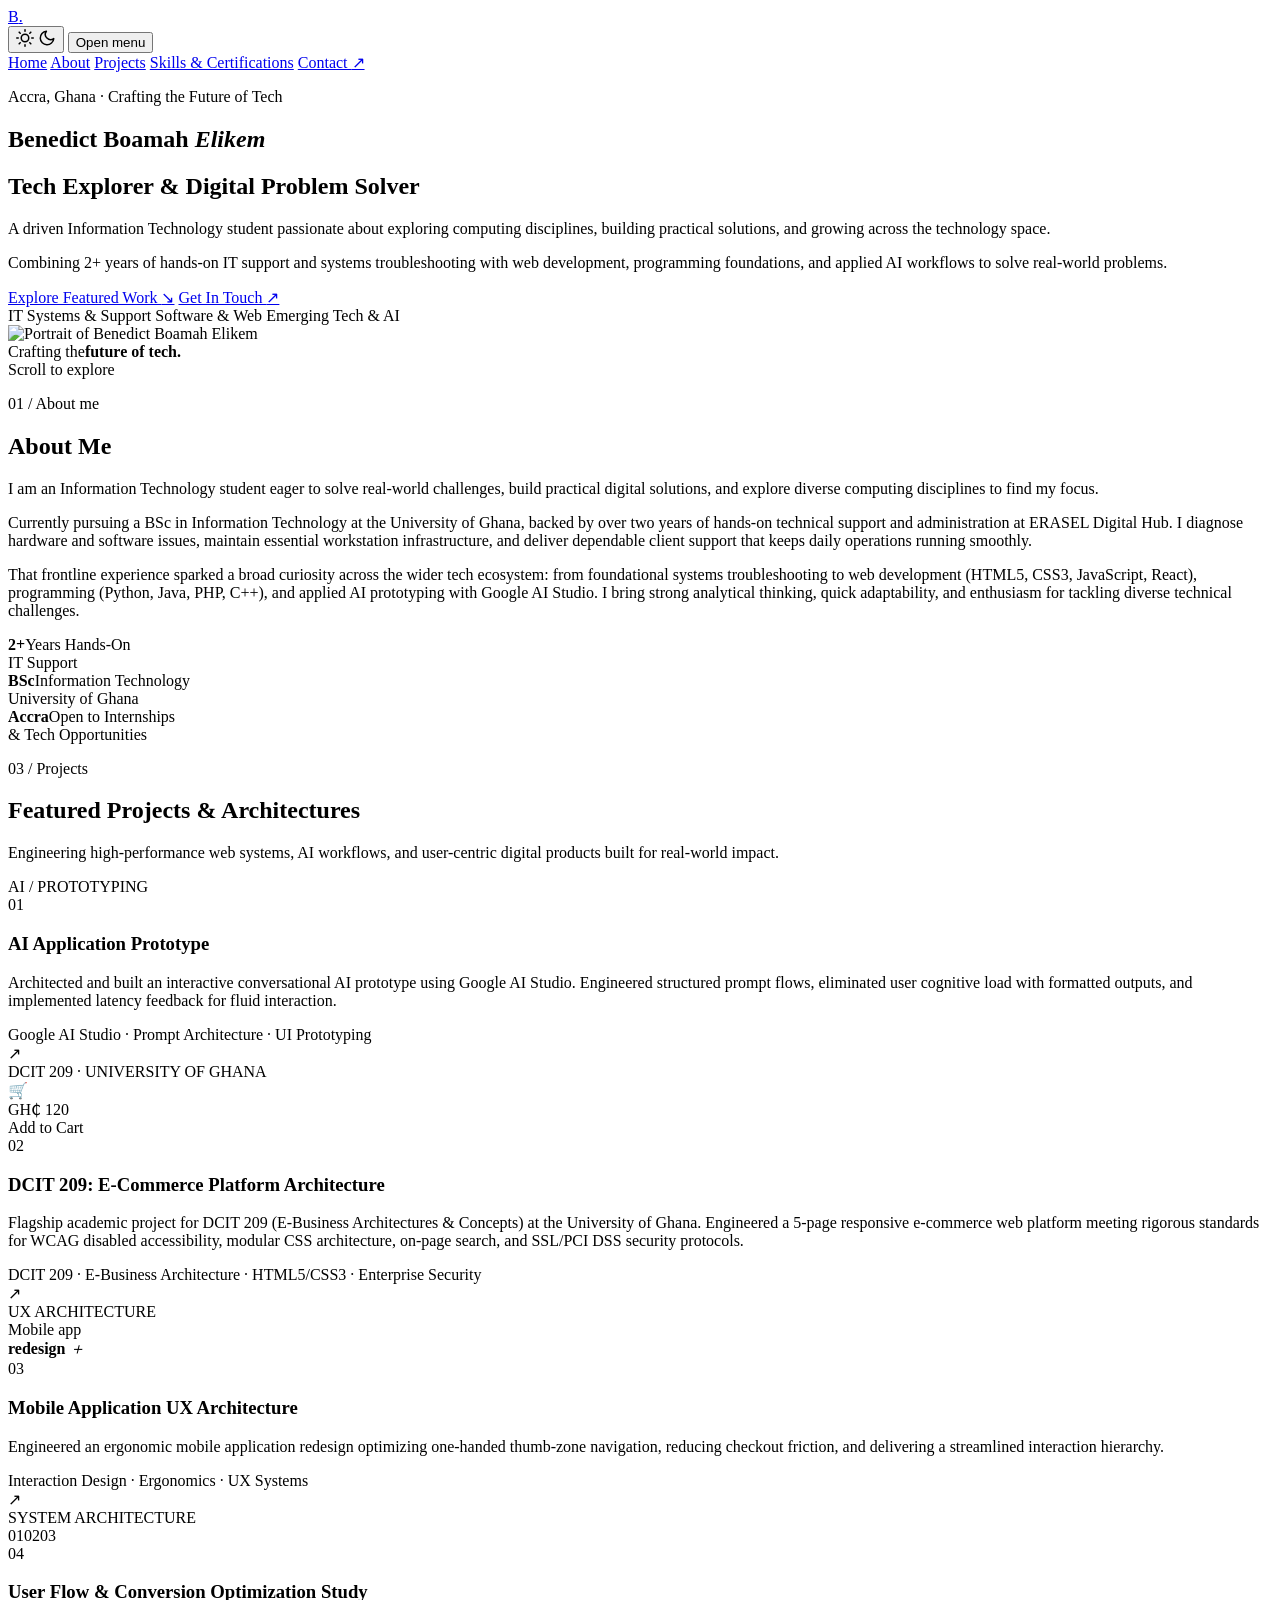
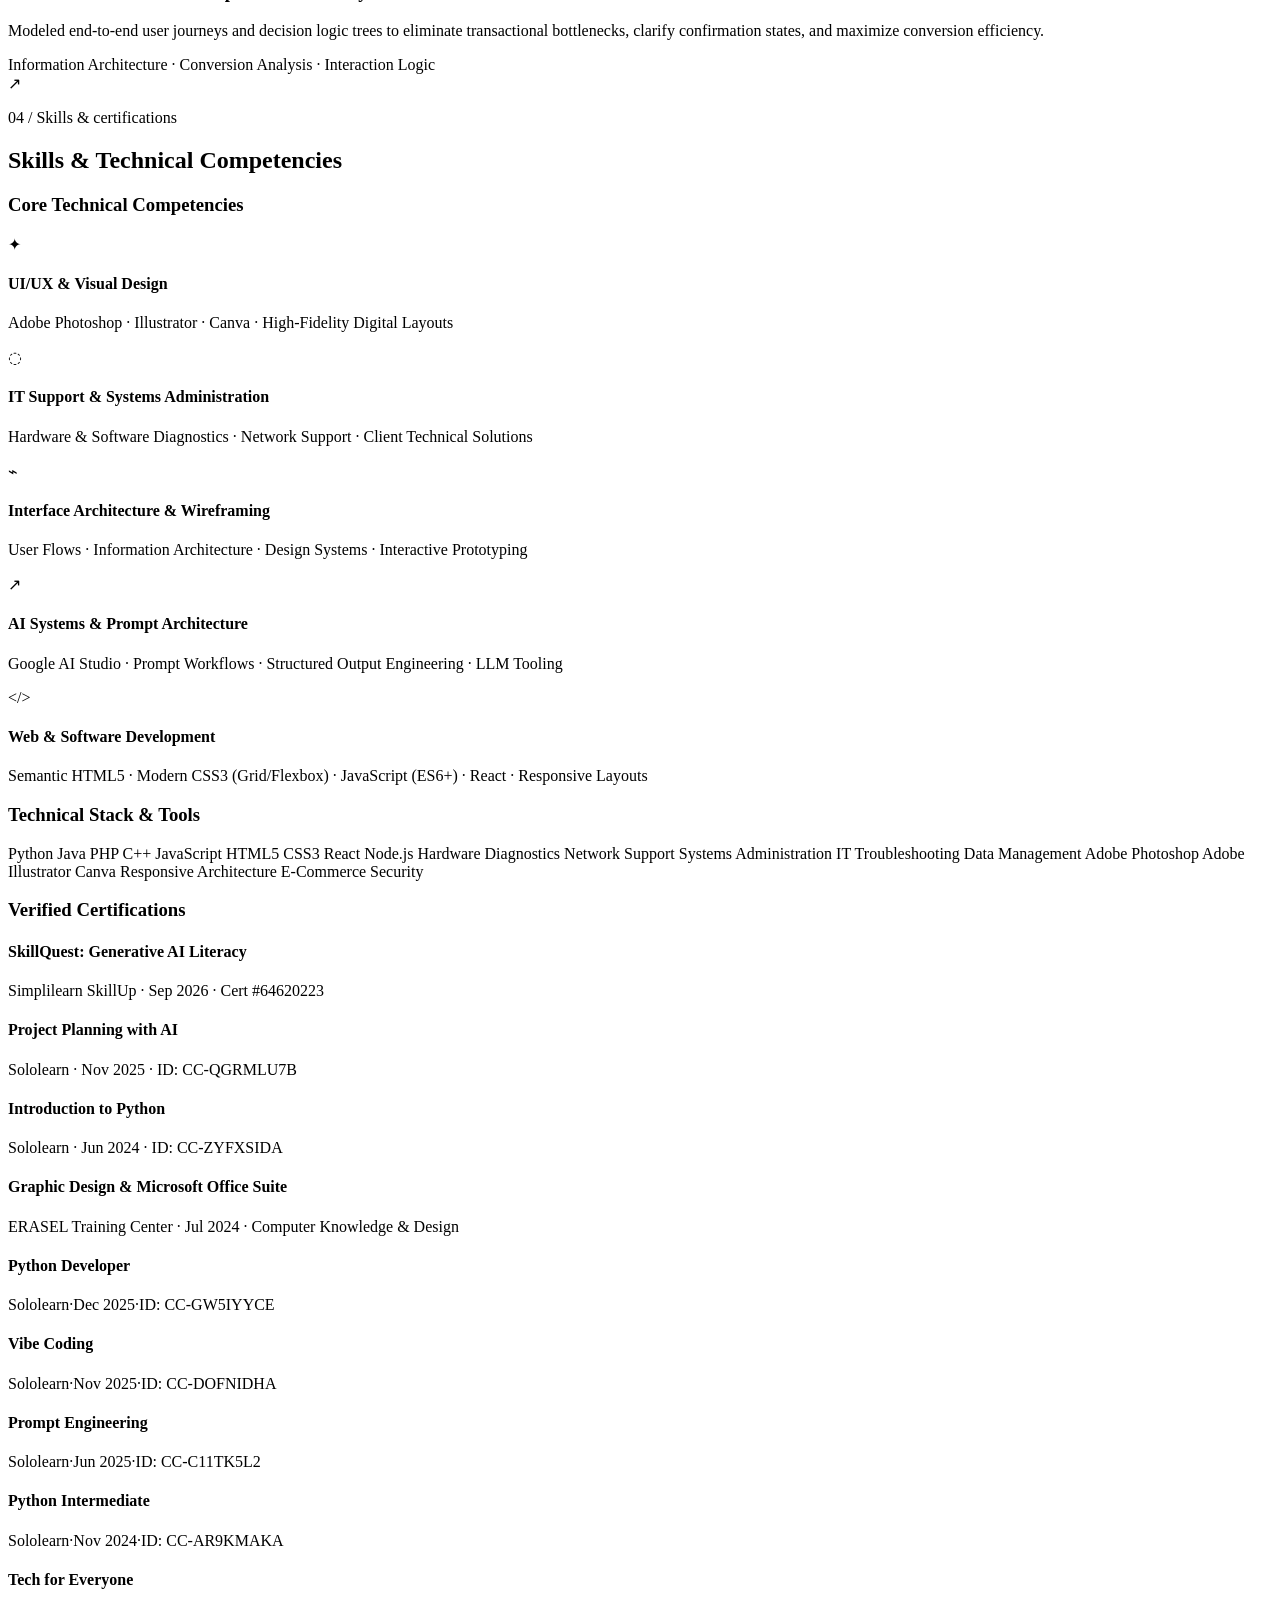
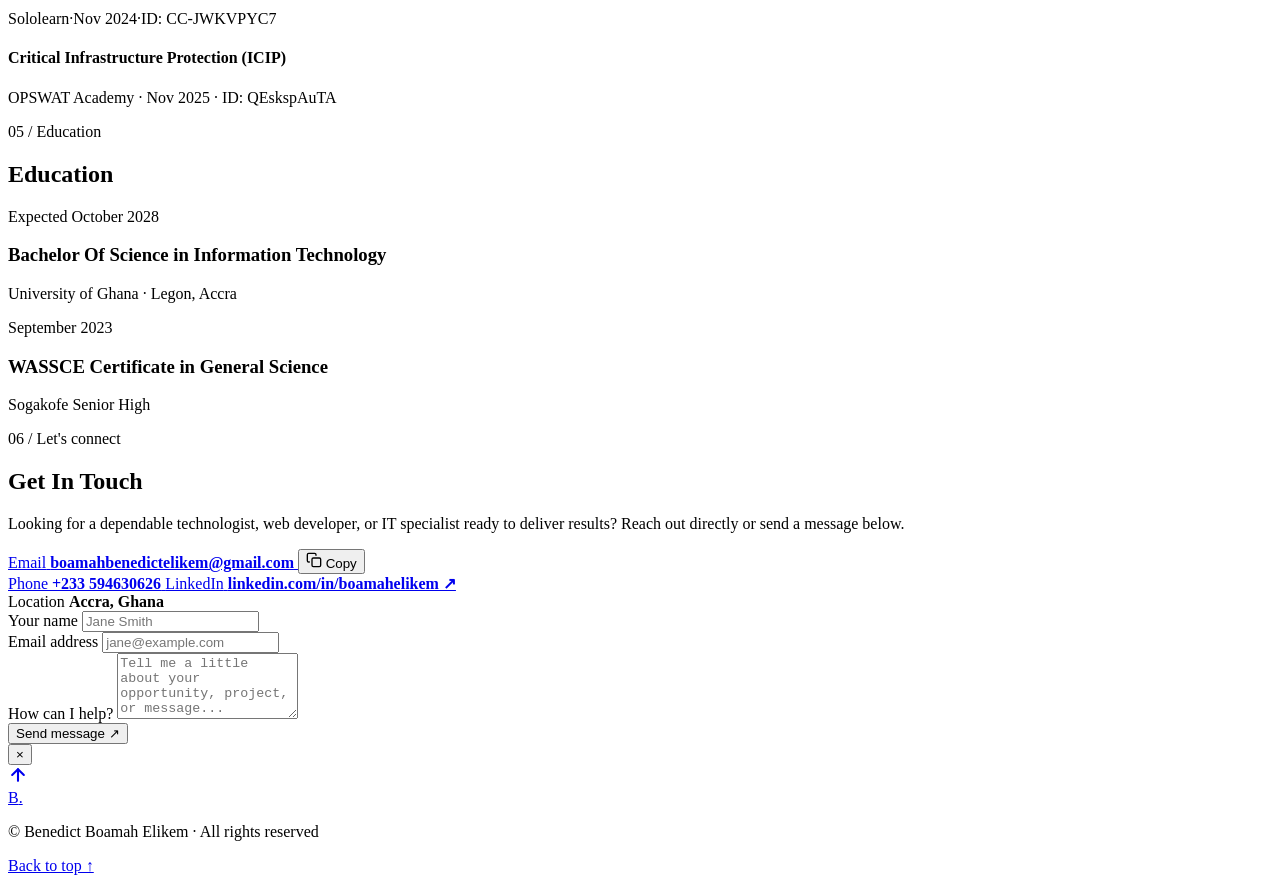
==== index.html @ 64d561bb "Remove cv.html and CV nav link from portfolio" ====
<!DOCTYPE html>
<html lang="en" data-theme="light">

<head>
    <meta charset="UTF-8" />
    <meta name="viewport" content="width=device-width, initial-scale=1.0" />
    <meta name="description" content="Portfolio of Benedict Boamah Elikem — Tech Explorer &amp; Digital Problem Solver in Accra, Ghana. Exploring systems, software development, IT support, and emerging technologies." />
    <title>Benedict Boamah Elikem | Crafting the Future of Tech</title>

    <!-- Favicon -->
    <link rel="icon" type="image/svg+xml" href="favicon.svg" />

    <!-- Open Graph & Social Previews -->
    <meta property="og:site_name" content="Benedict Boamah Elikem Portfolio" />
    <meta property="og:title" content="Benedict Boamah Elikem | Crafting the Future of Tech" />
    <meta property="og:description" content="Portfolio of Benedict Boamah Elikem — Tech Explorer &amp; Digital Problem Solver in Accra, Ghana. Exploring systems, software development, IT support, and emerging technologies." />
    <meta property="og:image" content="https://benedictboamah.tech/profile-picture.png" />
    <meta property="og:url" content="https://benedictboamah.tech" />
    <meta property="og:type" content="website" />
    <meta name="twitter:card" content="summary_large_image" />
    <meta name="twitter:title" content="Benedict Boamah Elikem | Crafting the Future of Tech" />
    <meta name="twitter:description" content="Portfolio of Benedict Boamah Elikem — Tech Explorer &amp; Digital Problem Solver in Accra, Ghana. Exploring systems, software development, IT support, and emerging technologies." />
    <meta name="twitter:image" content="https://benedictboamah.tech/profile-picture.png" />
    <meta name="theme-color" content="#18302e" />

    <!-- Google Fonts -->
    <link rel="preconnect" href="https://fonts.googleapis.com" />
    <link rel="preconnect" href="https://fonts.gstatic.com" crossorigin />
    <link href="https://fonts.googleapis.com/css2?family=DM+Sans:ital,wght@0,400;0,500;0,600;0,700;1,400&family=Space+Grotesk:wght@500;600;700&display=swap" rel="stylesheet" />
    <link rel="stylesheet" href="styles.css" />
</head>

<body>
    <header class="site-header">
        <div class="container nav-wrap">
            <a class="brand" href="#home" aria-label="Benedict Boamah Elikem home">B<span>.</span></a>

            <div class="nav-controls">
                <button id="theme-toggle" class="theme-toggle" type="button" aria-label="Toggle dark and light theme" title="Toggle dark/light mode">
                    <svg class="sun-icon" xmlns="http://www.w3.org/2000/svg" width="18" height="18" viewBox="0 0 24 24" fill="none" stroke="currentColor" stroke-width="2" stroke-linecap="round" stroke-linejoin="round" aria-hidden="true">
                        <circle cx="12" cy="12" r="5"></circle>
                        <line x1="12" y1="1" x2="12" y2="3"></line>
                        <line x1="12" y1="21" x2="12" y2="23"></line>
                        <line x1="4.22" y1="4.22" x2="5.64" y2="5.64"></line>
                        <line x1="18.36" y1="18.36" x2="19.78" y2="19.78"></line>
                        <line x1="1" y1="12" x2="3" y2="12"></line>
                        <line x1="21" y1="12" x2="23" y2="12"></line>
                        <line x1="4.22" y1="19.78" x2="5.64" y2="18.36"></line>
                        <line x1="18.36" y1="5.64" x2="19.78" y2="4.22"></line>
                    </svg>
                    <svg class="moon-icon" xmlns="http://www.w3.org/2000/svg" width="18" height="18" viewBox="0 0 24 24" fill="none" stroke="currentColor" stroke-width="2" stroke-linecap="round" stroke-linejoin="round" aria-hidden="true">
                        <path d="M21 12.79A9 9 0 1 1 11.21 3 7 7 0 0 0 21 12.79z"></path>
                    </svg>
                </button>

                <button class="menu-toggle" type="button" aria-expanded="false" aria-controls="site-nav">
                    <span class="menu-icon" aria-hidden="true"><span></span><span></span></span>
                    <span class="sr-only">Open menu</span>
                </button>
            </div>

            <nav id="site-nav" class="site-nav" aria-label="Main navigation">
                <a class="nav-link active" href="#home">Home</a>
                <a class="nav-link" href="#about">About</a>

                <a class="nav-link" href="#projects">Projects</a>
                <a class="nav-link" href="#skills">Skills &amp; Certifications</a>
                <a class="nav-contact" href="#contact">Contact <span aria-hidden="true">↗</span></a>
            </nav>
        </div>
    </header>

    <main>
        <section id="home" class="hero section-shell">
            <div class="container hero-grid">
                <div class="hero-copy">
                    <p class="eyebrow"><span class="status-dot" aria-hidden="true"></span>Accra, Ghana · Crafting the Future of Tech</p>
                    <h1>Benedict Boamah <em>Elikem</em></h1>
                    <h2>Tech Explorer &amp; Digital Problem Solver</h2>
                    <p class="hero-lead">A driven Information Technology student passionate about exploring computing disciplines, building practical solutions, and growing across the technology space.</p>
                    <p class="hero-value">Combining 2+ years of hands-on IT support and systems troubleshooting with web development, programming foundations, and applied AI workflows to solve real-world problems.</p>
                    <div class="hero-actions">
                        <a class="button button-primary" href="#projects">Explore Featured Work <span aria-hidden="true">↘</span></a>
                        <a class="text-link" href="#contact">Get In Touch <span aria-hidden="true">↗</span></a>
                    </div>
                    <div class="hero-meta">
                        <span>IT Systems &amp; Support</span>
                        <span class="meta-line" aria-hidden="true"></span>
                        <span>Software &amp; Web</span>
                        <span class="meta-line" aria-hidden="true"></span>
                        <span>Emerging Tech &amp; AI</span>
                    </div>
                </div>
                <div class="hero-portrait">
                    <div class="portrait-frame">
                        <img src="profile-picture.png" alt="Portrait of Benedict Boamah Elikem" width="420" height="512" />
                        <div class="portrait-note"><span>Crafting the</span><strong>future of tech.</strong></div>
                    </div>
                    <span class="portrait-orbit orbit-one" aria-hidden="true"></span>
                    <span class="portrait-orbit orbit-two" aria-hidden="true"></span>
                </div>
            </div>
            <div class="container scroll-cue" aria-hidden="true"><span></span>Scroll to explore</div>
        </section>

        <section id="about" class="section-shell about-section">
            <div class="container split-layout about-layout">
                <div class="section-intro">
                    <p class="eyebrow">01 / About me</p>
                    <h2>About Me</h2>
                </div>
                <div class="about-content">
                    <p class="large-copy">I am an Information Technology student eager to solve real-world challenges, build practical digital solutions, and explore diverse computing disciplines to find my focus.</p>
                    <p class="body-copy">Currently pursuing a BSc in Information Technology at the University of Ghana, backed by over two years of hands-on technical support and administration at ERASEL Digital Hub. I diagnose hardware and software issues, maintain essential workstation infrastructure, and deliver dependable client support that keeps daily operations running smoothly.</p>
                    <p class="body-copy">That frontline experience sparked a broad curiosity across the wider tech ecosystem: from foundational systems troubleshooting to web development (HTML5, CSS3, JavaScript, React), programming (Python, Java, PHP, C++), and applied AI prototyping with Google AI Studio. I bring strong analytical thinking, quick adaptability, and enthusiasm for tackling diverse technical challenges.</p>
                    <div class="highlight-row">
                        <div><strong>2+</strong><span>Years Hands-On<br />IT Support</span></div>
                        <div><strong>BSc</strong><span>Information Technology<br />University of Ghana</span></div>
                        <div><strong>Accra</strong><span>Open to Internships<br />&amp; Tech Opportunities</span></div>
                    </div>
                </div>
            </div>
        </section>


        <section id="projects" class="section-shell work-section">
            <div class="container section-heading">
                <div>
                    <p class="eyebrow">03 / Projects</p>
                    <h2>Featured Projects &amp; Architectures</h2>
                </div>
                <p class="section-aside">Engineering high-performance web systems, AI workflows, and user-centric digital products built for real-world impact.</p>
            </div>
            <div class="container project-grid">
                <!-- Project 01: AI Application -->
                <div class="project-card" data-modal="modal-ai" role="button" tabindex="0" aria-haspopup="dialog" aria-label="View AI Application case study">
                    <div class="project-art art-one">
                        <span class="art-label">AI / PROTOTYPING</span>
                        <div class="art-window">
                            <div class="window-top"><i></i><i></i><i></i></div>
                            <div class="window-body">
                                <span class="art-line"></span>
                                <span class="art-line short"></span>
                                <span class="art-pill"></span>
                                <span class="art-block"></span>
                            </div>
                        </div>
                    </div>
                    <div class="project-info">
                        <span class="project-number">01</span>
                        <div>
                            <h3>AI Application Prototype</h3>
                            <p>Architected and built an interactive conversational AI prototype using Google AI Studio. Engineered structured prompt flows, eliminated user cognitive load with formatted outputs, and implemented latency feedback for fluid interaction.</p>
                            <span class="project-role">Google AI Studio · Prompt Architecture · UI Prototyping</span>
                        </div>
                        <span class="card-arrow" aria-hidden="true">↗</span>
                    </div>
                </div>

                <!-- Project 02: University E-Commerce Project (DCIT 209) -->
                <div class="project-card" data-modal="modal-ecommerce" role="button" tabindex="0" aria-haspopup="dialog" aria-label="View DCIT 209 E-Commerce Architecture project details">
                    <div class="project-art art-ecommerce">
                        <span class="art-label">DCIT 209 · UNIVERSITY OF GHANA</span>
                        <div class="store-mockup">
                            <div class="store-topbar">
                                <span class="store-dot"></span>
                                <span class="store-search-bar"></span>
                                <span class="store-cart-icon">🛒</span>
                            </div>
                            <div class="store-items">
                                <div class="store-card">
                                    <div class="store-card-img"></div>
                                    <div class="store-card-lines"><span class="line-sm"></span><span class="line-xs"></span></div>
                                    <span class="store-badge">GH₵ 120</span>
                                </div>
                                <div class="store-card active-item">
                                    <div class="store-card-img alt"></div>
                                    <div class="store-card-lines"><span class="line-sm"></span><span class="line-xs"></span></div>
                                    <span class="store-btn">Add to Cart</span>
                                </div>
                            </div>
                        </div>
                    </div>
                    <div class="project-info">
                        <span class="project-number">02</span>
                        <div>
                            <h3>DCIT 209: E-Commerce Platform Architecture</h3>
                            <p>Flagship academic project for DCIT 209 (E-Business Architectures &amp; Concepts) at the University of Ghana. Engineered a 5-page responsive e-commerce web platform meeting rigorous standards for WCAG disabled accessibility, modular CSS architecture, on-page search, and SSL/PCI DSS security protocols.</p>
                            <span class="project-role">DCIT 209 · E-Business Architecture · HTML5/CSS3 · Enterprise Security</span>
                        </div>
                        <span class="card-arrow" aria-hidden="true">↗</span>
                    </div>
                </div>

                <!-- Project 03: Mobile App UX Redesign -->
                <div class="project-card" data-modal="modal-redesign" role="button" tabindex="0" aria-haspopup="dialog" aria-label="View Mobile App Redesign details">
                    <div class="project-art art-two">
                        <span class="art-label">UX ARCHITECTURE</span>
                        <div class="support-shape">
                            <span>Mobile app<br /><strong>redesign</strong></span>
                            <i>＋</i>
                        </div>
                    </div>
                    <div class="project-info">
                        <span class="project-number">03</span>
                        <div>
                            <h3>Mobile Application UX Architecture</h3>
                            <p>Engineered an ergonomic mobile application redesign optimizing one-handed thumb-zone navigation, reducing checkout friction, and delivering a streamlined interaction hierarchy.</p>
                            <span class="project-role">Interaction Design · Ergonomics · UX Systems</span>
                        </div>
                        <span class="card-arrow" aria-hidden="true">↗</span>
                    </div>
                </div>

                <!-- Project 04: User Flow & Interaction Study -->
                <div class="project-card" data-modal="modal-flow" role="button" tabindex="0" aria-haspopup="dialog" aria-label="View User Flow Study details">
                    <div class="project-art art-three">
                        <span class="art-label">SYSTEM ARCHITECTURE</span>
                        <div class="flow-shape">
                            <span>01</span><b></b><span>02</span><b></b><span>03</span>
                        </div>
                    </div>
                    <div class="project-info">
                        <span class="project-number">04</span>
                        <div>
                            <h3>User Flow &amp; Conversion Optimization Study</h3>
                            <p>Modeled end-to-end user journeys and decision logic trees to eliminate transactional bottlenecks, clarify confirmation states, and maximize conversion efficiency.</p>
                            <span class="project-role">Information Architecture · Conversion Analysis · Interaction Logic</span>
                        </div>
                        <span class="card-arrow" aria-hidden="true">↗</span>
                    </div>
                </div>
            </div>
        </section>

        <section id="skills" class="section-shell skills-section">
            <div class="container section-heading">
                <div>
                    <p class="eyebrow">04 / Skills &amp; certifications</p>
                    <h2>Skills &amp; Technical Competencies</h2>
                </div>
            </div>
            <div class="container skills-columns">
                <div class="skills-panel">
                    <h3>Core Technical Competencies</h3>
                    <div class="skill-grid">
                        <div class="skill-item">
                            <span class="skill-icon">✦</span>
                            <div>
                                <h4>UI/UX &amp; Visual Design</h4>
                                <p>Adobe Photoshop · Illustrator · Canva · High-Fidelity Digital Layouts</p>
                            </div>
                        </div>
                        <div class="skill-item">
                            <span class="skill-icon">◌</span>
                            <div>
                                <h4>IT Support &amp; Systems Administration</h4>
                                <p>Hardware &amp; Software Diagnostics · Network Support · Client Technical Solutions</p>
                            </div>
                        </div>
                        <div class="skill-item">
                            <span class="skill-icon">⌁</span>
                            <div>
                                <h4>Interface Architecture &amp; Wireframing</h4>
                                <p>User Flows · Information Architecture · Design Systems · Interactive Prototyping</p>
                            </div>
                        </div>
                        <div class="skill-item">
                            <span class="skill-icon">↗</span>
                            <div>
                                <h4>AI Systems &amp; Prompt Architecture</h4>
                                <p>Google AI Studio · Prompt Workflows · Structured Output Engineering · LLM Tooling</p>
                            </div>
                        </div>
                        <div class="skill-item">
                            <span class="skill-icon">&lt;/&gt;</span>
                            <div>
                                <h4>Web &amp; Software Development</h4>
                                <p>Semantic HTML5 · Modern CSS3 (Grid/Flexbox) · JavaScript (ES6+) · React · Responsive Layouts</p>
                            </div>
                        </div>
                    </div>
                </div>

                <div class="skills-panel">
                    <h3>Technical Stack &amp; Tools</h3>
                    <div class="skill-tags">
                        <span>Python</span>
                        <span>Java</span>
                        <span>PHP</span>
                        <span>C++</span>
                        <span>JavaScript</span>
                        <span>HTML5</span>
                        <span>CSS3</span>
                        <span>React</span>
                        <span>Node.js</span>
                        <span>Hardware Diagnostics</span>
                        <span>Network Support</span>
                        <span>Systems Administration</span>
                        <span>IT Troubleshooting</span>
                        <span>Data Management</span>
                        <span>Adobe Photoshop</span>
                        <span>Adobe Illustrator</span>
                        <span>Canva</span>
                        <span>Responsive Architecture</span>
                        <span>E-Commerce Security</span>
                    </div>

                    <h3 class="cert-heading">Verified Certifications</h3>
                    <div class="cert-list">
                        <div class="cert-card">
                            <div class="cert-info">
                                <h4>SkillQuest: Generative AI Literacy</h4>
                                <div class="cert-meta">
                                    <span>Simplilearn SkillUp</span>
                                    <span class="meta-dot">·</span>
                                    <span>Sep 2026</span>
                                    <span class="meta-dot">·</span>
                                    <span class="cert-badge">Cert #64620223</span>
                                </div>
                            </div>
                        </div>

                        <div class="cert-card">
                            <div class="cert-info">
                                <h4>Project Planning with AI</h4>
                                <div class="cert-meta">
                                    <span>Sololearn</span>
                                    <span class="meta-dot">·</span>
                                    <span>Nov 2025</span>
                                    <span class="meta-dot">·</span>
                                    <span class="cert-badge">ID: CC-QGRMLU7B</span>
                                </div>
                            </div>
                        </div>

                        <div class="cert-card">
                            <div class="cert-info">
                                <h4>Introduction to Python</h4>
                                <div class="cert-meta">
                                    <span>Sololearn</span>
                                    <span class="meta-dot">·</span>
                                    <span>Jun 2024</span>
                                    <span class="meta-dot">·</span>
                                    <span class="cert-badge">ID: CC-ZYFXSIDA</span>
                                </div>
                            </div>
                        </div>

                        <div class="cert-card">
                            <div class="cert-info">
                                <h4>Graphic Design &amp; Microsoft Office Suite</h4>
                                <div class="cert-meta">
                                    <span>ERASEL Training Center</span>
                                    <span class="meta-dot">·</span>
                                    <span>Jul 2024</span>
                                    <span class="meta-dot">·</span>
                                    <span class="cert-badge">Computer Knowledge &amp; Design</span>
                                </div>
                            </div>
                        </div>

                        <div class="cert-card">
                            <div class="cert-info">
                                <h4>Python Developer</h4>
                                <div class="cert-meta">
                                    <span>Sololearn</span><span class="meta-dot">&middot;</span><span>Dec 2025</span><span class="meta-dot">&middot;</span><span class="cert-badge">ID: CC-GW5IYYCE</span>
                                </div>
                            </div>
                        </div>

                        <div class="cert-card">
                            <div class="cert-info">
                                <h4>Vibe Coding</h4>
                                <div class="cert-meta">
                                    <span>Sololearn</span><span class="meta-dot">&middot;</span><span>Nov 2025</span><span class="meta-dot">&middot;</span><span class="cert-badge">ID: CC-DOFNIDHA</span>
                                </div>
                            </div>
                        </div>

                        <div class="cert-card">
                            <div class="cert-info">
                                <h4>Prompt Engineering</h4>
                                <div class="cert-meta">
                                    <span>Sololearn</span><span class="meta-dot">&middot;</span><span>Jun 2025</span><span class="meta-dot">&middot;</span><span class="cert-badge">ID: CC-C11TK5L2</span>
                                </div>
                            </div>
                        </div>

                        <div class="cert-card">
                            <div class="cert-info">
                                <h4>Python Intermediate</h4>
                                <div class="cert-meta">
                                    <span>Sololearn</span><span class="meta-dot">&middot;</span><span>Nov 2024</span><span class="meta-dot">&middot;</span><span class="cert-badge">ID: CC-AR9KMAKA</span>
                                </div>
                            </div>
                        </div>

                        <div class="cert-card">
                            <div class="cert-info">
                                <h4>Tech for Everyone</h4>
                                <div class="cert-meta">
                                    <span>Sololearn</span><span class="meta-dot">&middot;</span><span>Nov 2024</span><span class="meta-dot">&middot;</span><span class="cert-badge">ID: CC-JWKVPYC7</span>
                                </div>
                            </div>
                        </div>

                        <div class="cert-card">
                            <div class="cert-info">
                                <h4>Critical Infrastructure Protection (ICIP)</h4>
                                <div class="cert-meta">
                                    <span>OPSWAT Academy</span>
                                    <span class="meta-dot">·</span>
                                    <span>Nov 2025</span>
                                    <span class="meta-dot">·</span>
                                    <span class="cert-badge">ID: QEskspAuTA</span>
                                </div>
                            </div>
                        </div>
                    </div>
                </div>
            </div>
        </section>

        <section id="education" class="section-shell education-section">
            <div class="container split-layout">
                <div class="section-intro">
                    <p class="eyebrow">05 / Education</p>
                    <h2>Education</h2>
                </div>
                <div class="education-list">
                    <div>
                        <span>Expected October 2028</span>
                        <h3>Bachelor Of Science in Information Technology</h3>
                        <p>University of Ghana · Legon, Accra</p>
                    </div>
                    <div>
                        <span>September 2023</span>
                        <h3>WASSCE Certificate in General Science</h3>
                        <p>Sogakofe Senior High</p>
                    </div>
                </div>
            </div>
        </section>

        <section id="contact" class="section-shell contact-section">
            <div class="container contact-grid">
                <div class="contact-copy">
                    <p class="eyebrow">06 / Let's connect</p>
                    <h2>Get In Touch</h2>
                    <p>Looking for a dependable technologist, web developer, or IT specialist ready to deliver results? Reach out directly or send a message below.</p>

                    <div class="direct-details">
                        <div class="email-detail-wrap">
                            <a href="mailto:boamahbenedictelikem@gmail.com" class="direct-item">
                                <span>Email</span>
                                <strong>boamahbenedictelikem@gmail.com</strong>
                            </a>
                            <button id="copy-email-btn" class="copy-email-btn" type="button" aria-label="Copy email address" title="Copy email address">
                                <svg class="copy-icon" xmlns="http://www.w3.org/2000/svg" width="16" height="16" viewBox="0 0 24 24" fill="none" stroke="currentColor" stroke-width="2" stroke-linecap="round" stroke-linejoin="round" aria-hidden="true">
                                    <rect x="9" y="9" width="13" height="13" rx="2" ry="2"></rect>
                                    <path d="M5 15H4a2 2 0 0 1-2-2V4a2 2 0 0 1 2-2h9a2 2 0 0 1 2 2v1"></path>
                                </svg>
                                <span class="copy-label">Copy</span>
                            </button>
                        </div>
                        <a href="tel:+233594630626" class="direct-item">
                            <span>Phone</span>
                            <strong>+233 594630626</strong>
                        </a>
                        <a href="https://www.linkedin.com/in/boamahelikem/" target="_blank" rel="noopener noreferrer" class="direct-item">
                            <span>LinkedIn</span>
                            <strong>linkedin.com/in/boamahelikem ↗</strong>
                        </a>
                        <div class="direct-item">
                            <span>Location</span>
                            <strong>Accra, Ghana</strong>
                        </div>
                    </div>
                </div>

                <form id="contact-form" class="contact-form" action="https://formspree.io/f/xzebljpp" method="POST" novalidate>
                    <input type="hidden" name="_subject" value="New portfolio contact message from benedictboamah.tech" />
                    <div class="form-row">
                        <label for="name">Your name</label>
                        <input id="name" name="name" type="text" autocomplete="name" placeholder="Jane Smith" required />
                        <span class="field-error" id="name-error"></span>
                    </div>
                    <div class="form-row">
                        <label for="email">Email address</label>
                        <input id="email" name="email" type="email" autocomplete="email" placeholder="jane@example.com" required />
                        <span class="field-error" id="email-error"></span>
                    </div>
                    <div class="form-row">
                        <label for="message">How can I help?</label>
                        <textarea id="message" name="message" rows="4" placeholder="Tell me a little about your opportunity, project, or message..." required></textarea>
                        <span class="field-error" id="message-error"></span>
                    </div>
                    <button class="button button-primary submit-button" type="submit">
                        <span class="button-label">Send message</span>
                        <span class="loading-spinner" aria-hidden="true"></span>
                        <span aria-hidden="true">↗</span>
                    </button>
                    <div id="form-status" class="form-status" role="status" aria-live="polite"></div>
                </form>
            </div>
        </section>
    </main>

    <!-- Modals for Case Studies & Projects -->
    <div id="modal-overlay" class="modal-overlay" aria-hidden="true">
        <div class="modal-container" role="dialog" aria-modal="true" aria-labelledby="modal-title">
            <button class="modal-close" type="button" aria-label="Close project modal">&times;</button>
            <div id="modal-body" class="modal-body">
                <!-- Dynamically populated via JS or template -->
            </div>
        </div>
    </div>

    <!-- Template Data for Modals -->
    <template id="tmpl-modal-ai">
        <div class="modal-header">
            <span class="modal-tag">Case Study · AI &amp; Prototyping</span>
            <h2 class="modal-title">AI Application Prototype</h2>
            <p class="modal-subtitle">Architecting conversational AI user flows and structured outputs using Google AI Studio.</p>
        </div>
        <div class="modal-meta-grid">
            <div><strong>Role</strong><span>Lead Developer &amp; Prompt Architect</span></div>
            <div><strong>Context</strong><span>Generative AI Systems Architecture</span></div>
            <div><strong>Tools</strong><span>Google AI Studio · Prompt Flow · HTML5/CSS3</span></div>
        </div>
        <div class="modal-section">
            <h3>The Challenge</h3>
            <p>Generative AI tools frequently return unstructured walls of text that overwhelm users and disrupt task completion. The objective of this prototype was to engineer conversational flows that prompt users effectively, provide transparent latency feedback, and format complex model outputs into digestible, interactive card components.</p>
        </div>
        <div class="modal-section">
            <h3>Design &amp; Implementation Approach</h3>
            <ul>
                <li><strong>Interactive Query Framing:</strong> Built guided prompt starters and contextual suggestions so users avoid the blank-canvas dilemma.</li>
                <li><strong>Response Scannability:</strong> Engineered structured visual card components for core takeaways, verified sources, and actionable next steps.</li>
                <li><strong>Latency Feedback:</strong> Implemented progressive loading indicators to keep users confident and informed during model inference.</li>
            </ul>
        </div>
        <div class="modal-section">
            <h3>Key Takeaway</h3>
            <p>Designing for AI requires more than model performance — it demands a predictable, transparent, and structured interaction model where the user always maintains complete agency.</p>
        </div>
        <div class="modal-cta">
            <a href="#contact" class="button button-primary modal-action-btn">Discuss this Project ↘</a>
        </div>
    </template>

    <template id="tmpl-modal-ecommerce">
        <div class="modal-header">
            <span class="modal-tag">DCIT 209 · University of Ghana Coursework</span>
            <h2 class="modal-title">DCIT 209: E-Commerce Architecture &amp; Platform</h2>
            <p class="modal-subtitle">A multi-page responsive web store and architectural study modeled for DCIT 209 (E-Business Architectures &amp; Concepts).</p>
        </div>
        <div class="modal-meta-grid">
            <div><strong>Role</strong><span>Front-End Engineer &amp; Web Architect</span></div>
            <div><strong>Course</strong><span>DCIT 209: E-Business Architectures</span></div>
            <div><strong>Tools</strong><span>HTML5 · External CSS3 · WCAG Accessibility · E-Business Analysis</span></div>
        </div>
        <div class="modal-section">
            <h3>Project Overview &amp; Task Brief</h3>
            <p>Designed and engineered as part of DCIT 209: E-Business Architectures and Concepts at the University of Ghana. The project required modeling a fully functional, multi-page prototype e-commerce website coupled with an extensive academic e-business analysis of an established enterprise organization.</p>
        </div>
        <div class="modal-section">
            <h3>Technical Implementation (Task 1 Architecture)</h3>
            <ul>
                <li><strong>5-Page Interlinked Architecture:</strong> Built a complete multi-page web application (Home, Catalog, Product Details, Cart/Checkout, About/Contact) interlinked with clean navigational structure.</li>
                <li><strong>Strict External CSS Standards:</strong> Adhered to zero inline styling and zero &lt;style&gt; elements, authoring a unified external CSS design system utilizing CSS Grid, Flexbox, box shadows, and hover micro-interactions.</li>
                <li><strong>Responsive Cross-Browser Layout:</strong> Tested across multiple browsers (Google Chrome, Microsoft Edge) and viewports, ensuring flawless horizontal viewing on 1024x768 desktop monitors and responsive media queries that transition the navigation from horizontal to a vertical mobile menu.</li>
                <li><strong>Accessibility for Disabled Users:</strong> Implemented dedicated accessibility features including screen-reader aria markup, semantic HTML landmarks, high-contrast states, and keyboard-first navigation.</li>
                <li><strong>Multimedia &amp; On-Page Search:</strong> Integrated background autoplay video streams, relevant social media buttons with embedded newsfeeds, and on-page search functionality for rapid content discovery.</li>
            </ul>
        </div>
        <div class="modal-section">
            <h3>E-Business Research &amp; Analysis (Tasks 2 to 5)</h3>
            <ul>
                <li><strong>SWOT &amp; PESTLE Analysis:</strong> Evaluated mentor e-commerce organization opportunities, regulatory challenges, and strategic market positioning.</li>
                <li><strong>Supply Chain &amp; Fulfilment:</strong> Examined customer growth bottlenecks and fulfillment strategies that sustain high service levels.</li>
                <li><strong>Social Community Channels:</strong> Researched social platforms driving community engagement and brand trust.</li>
                <li><strong>Security Compliance:</strong> Documented SSL (Secure Sockets Layer) encryption and PCI DSS (Payment Card Industry Data Security Standard) requirements for consumer payment confidence.</li>
            </ul>
        </div>
        <div class="modal-cta">
            <a href="#contact" class="button button-primary modal-action-btn">Discuss this Project ↘</a>
        </div>
    </template>

    <template id="tmpl-modal-redesign">
        <div class="modal-header">
            <span class="modal-tag">UX Architecture &amp; Ergonomics</span>
            <h2 class="modal-title">Mobile Application UX Architecture</h2>
            <p class="modal-subtitle">Investigating one-handed thumb-zone ergonomics and navigation hierarchy for everyday utility apps.</p>
        </div>
        <div class="modal-meta-grid">
            <div><strong>Role</strong><span>Product &amp; Interaction Designer</span></div>
            <div><strong>Focus</strong><span>Mobile Ergonomics &amp; User Flow</span></div>
            <div><strong>Tools</strong><span>Figma · Wireframing · Usability Testing</span></div>
        </div>
        <div class="modal-section">
            <h3>The Challenge</h3>
            <p>Many widely used mobile utility apps place primary action buttons in hard-to-reach top corners, creating friction for users operating devices with one hand on the move.</p>
        </div>
        <div class="modal-section">
            <h3>Design Principles</h3>
            <ul>
                <li><strong>Bottom-Sheet Navigation:</strong> Relocating core filters and CTAs into natural thumb zones.</li>
                <li><strong>Visual Hierarchy:</strong> Using progressive disclosure to avoid overwhelming users with unnecessary metadata on small screens.</li>
            </ul>
        </div>
        <div class="modal-cta">
            <a href="#contact" class="button button-primary modal-action-btn">Connect with me ↘</a>
        </div>
    </template>

    <template id="tmpl-modal-flow">
        <div class="modal-header">
            <span class="modal-tag">Information Architecture</span>
            <h2 class="modal-title">User Flow &amp; Conversion Optimization Study</h2>
            <p class="modal-subtitle">Mapping decision nodes to minimize user cognitive friction and checkout drop-off.</p>
        </div>
        <div class="modal-meta-grid">
            <div><strong>Role</strong><span>Systems &amp; UX Analyst</span></div>
            <div><strong>Focus</strong><span>Friction Auditing &amp; Flow Optimization</span></div>
            <div><strong>Tools</strong><span>Flowcharts · User Journey Maps</span></div>
        </div>
        <div class="modal-section">
            <h3>Key Insights</h3>
            <p>Auditing common drop-off points revealed that premature registration gates and ambiguous button labels were the primary drivers of user frustration. By establishing clear confirmation steps and progressive onboarding, completion confidence increased significantly.</p>
        </div>
        <div class="modal-cta">
            <a href="#contact" class="button button-primary modal-action-btn">Let's Discuss ↘</a>
        </div>
    </template>

    <!-- Floating Back to Top Button -->
    <a id="back-to-top" href="#home" class="floating-back-top" aria-label="Scroll back to top" title="Back to top">
        <svg xmlns="http://www.w3.org/2000/svg" width="20" height="20" viewBox="0 0 24 24" fill="none" stroke="currentColor" stroke-width="2.5" stroke-linecap="round" stroke-linejoin="round" aria-hidden="true">
            <line x1="12" y1="19" x2="12" y2="5"></line>
            <polyline points="5 12 12 5 19 12"></polyline>
        </svg>
    </a>

    <!-- Toast Notification -->
    <div id="toast" class="toast" role="status" aria-live="polite" aria-hidden="true"></div>

    <footer class="site-footer">
        <div class="container footer-inner">
            <a class="brand" href="#home" aria-label="Back to home">B<span>.</span></a>
            <p>© <span id="year"></span> Benedict Boamah Elikem · All rights reserved</p>
            <a href="#home" class="back-top">Back to top ↑</a>
        </div>
    </footer>

    <script src="script.js"></script>
</body>

</html>
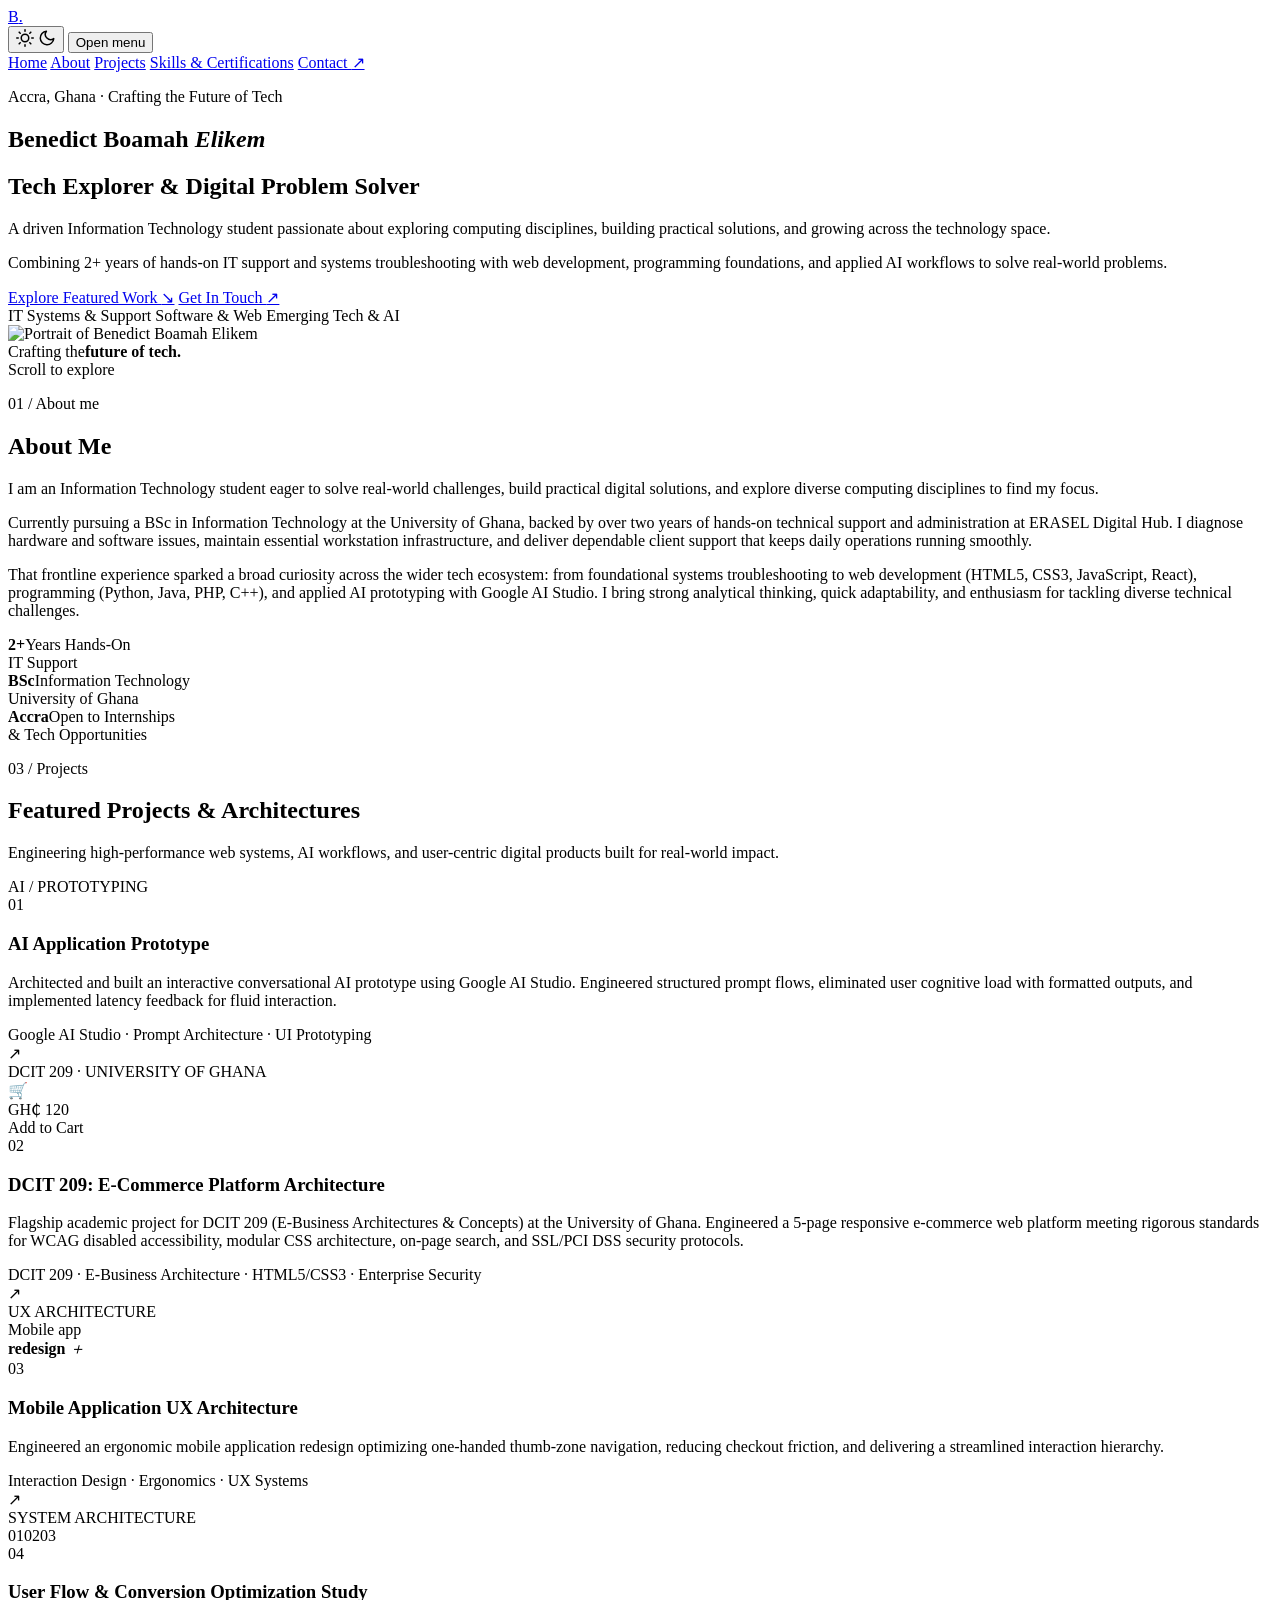
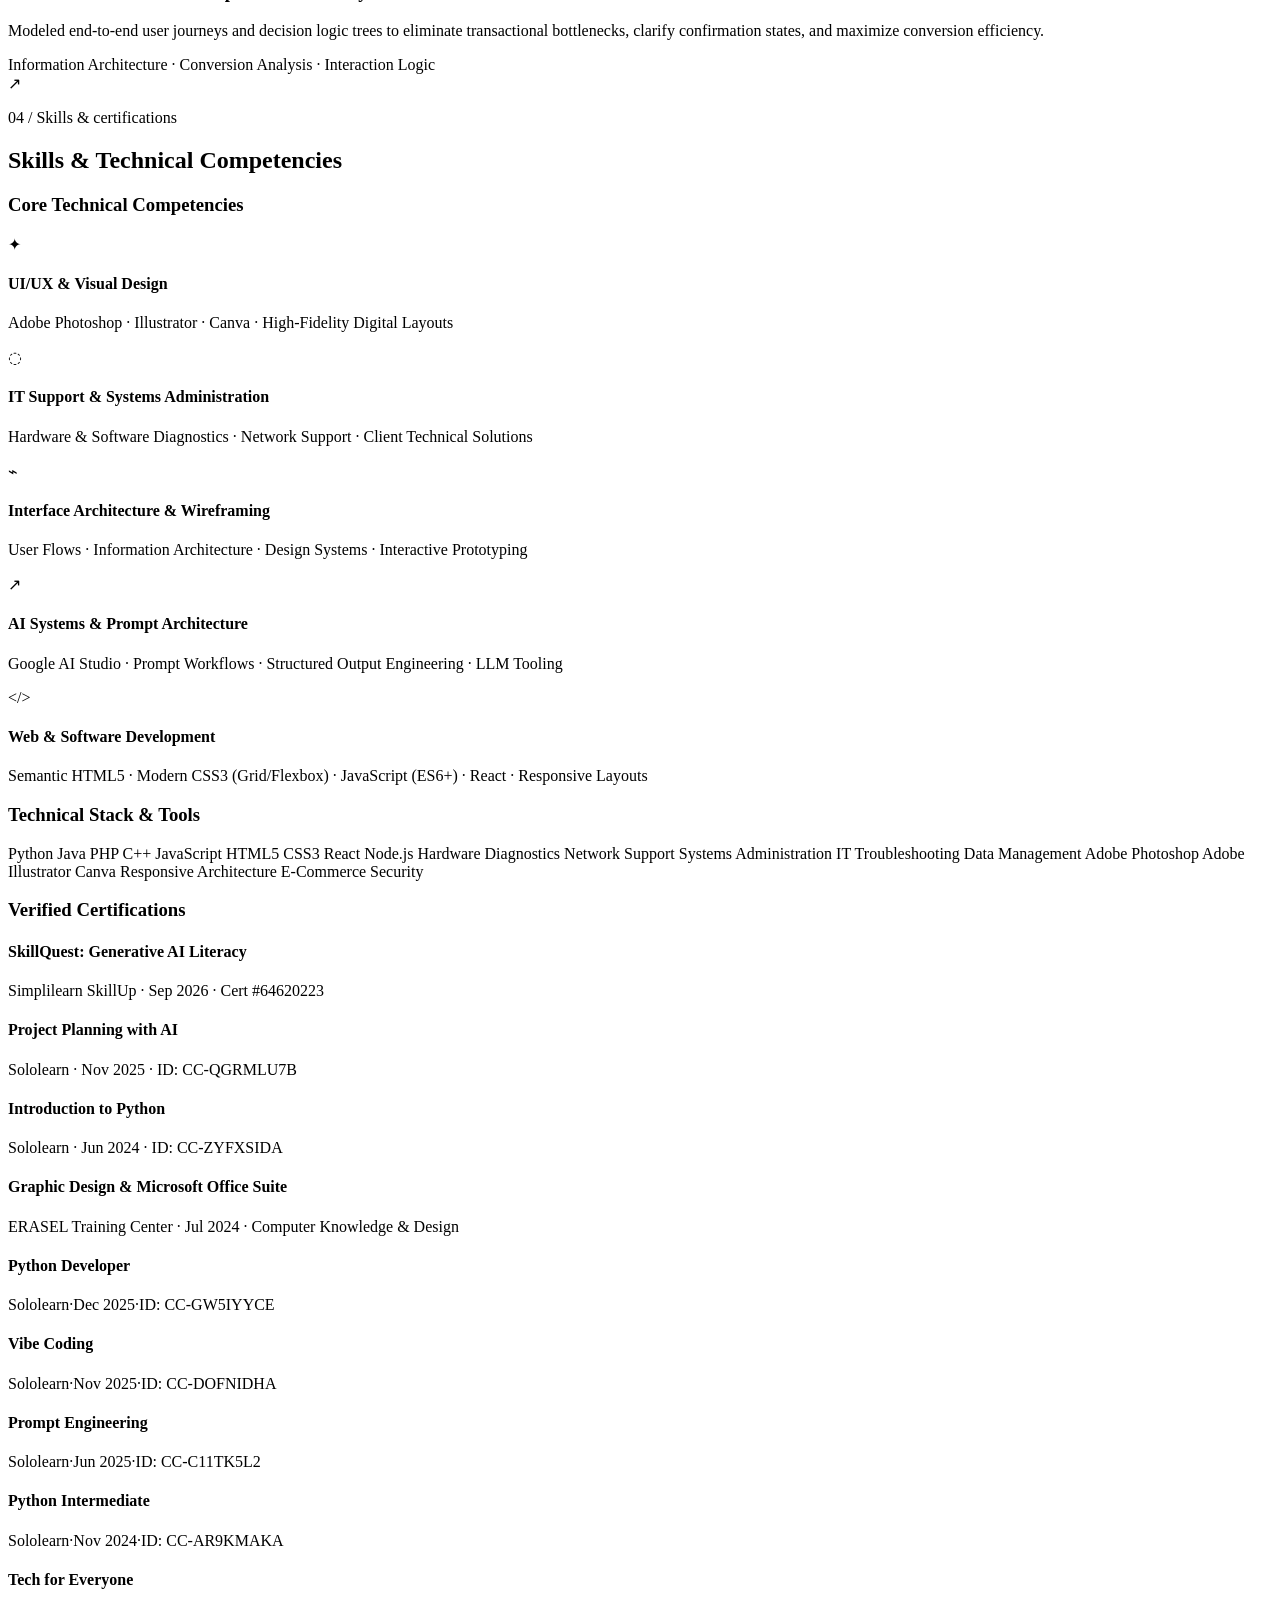
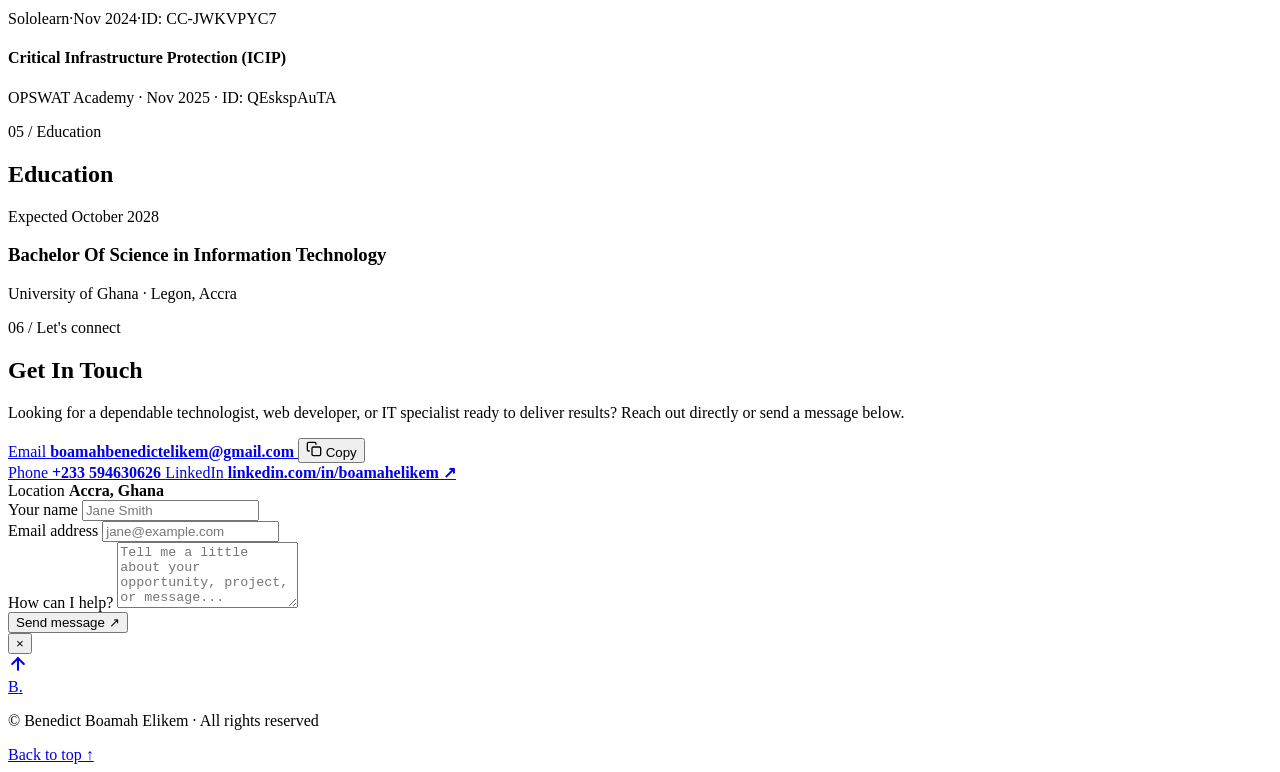
==== commit b4aeee44: "chore: update codebase" ====
--- a/index.html
+++ b/index.html
@@ -434,11 +434,6 @@
                         <h3>Bachelor Of Science in Information Technology</h3>
                         <p>University of Ghana · Legon, Accra</p>
                     </div>
-                    <div>
-                        <span>September 2023</span>
-                        <h3>WASSCE Certificate in General Science</h3>
-                        <p>Sogakofe Senior High</p>
-                    </div>
                 </div>
             </div>
         </section>
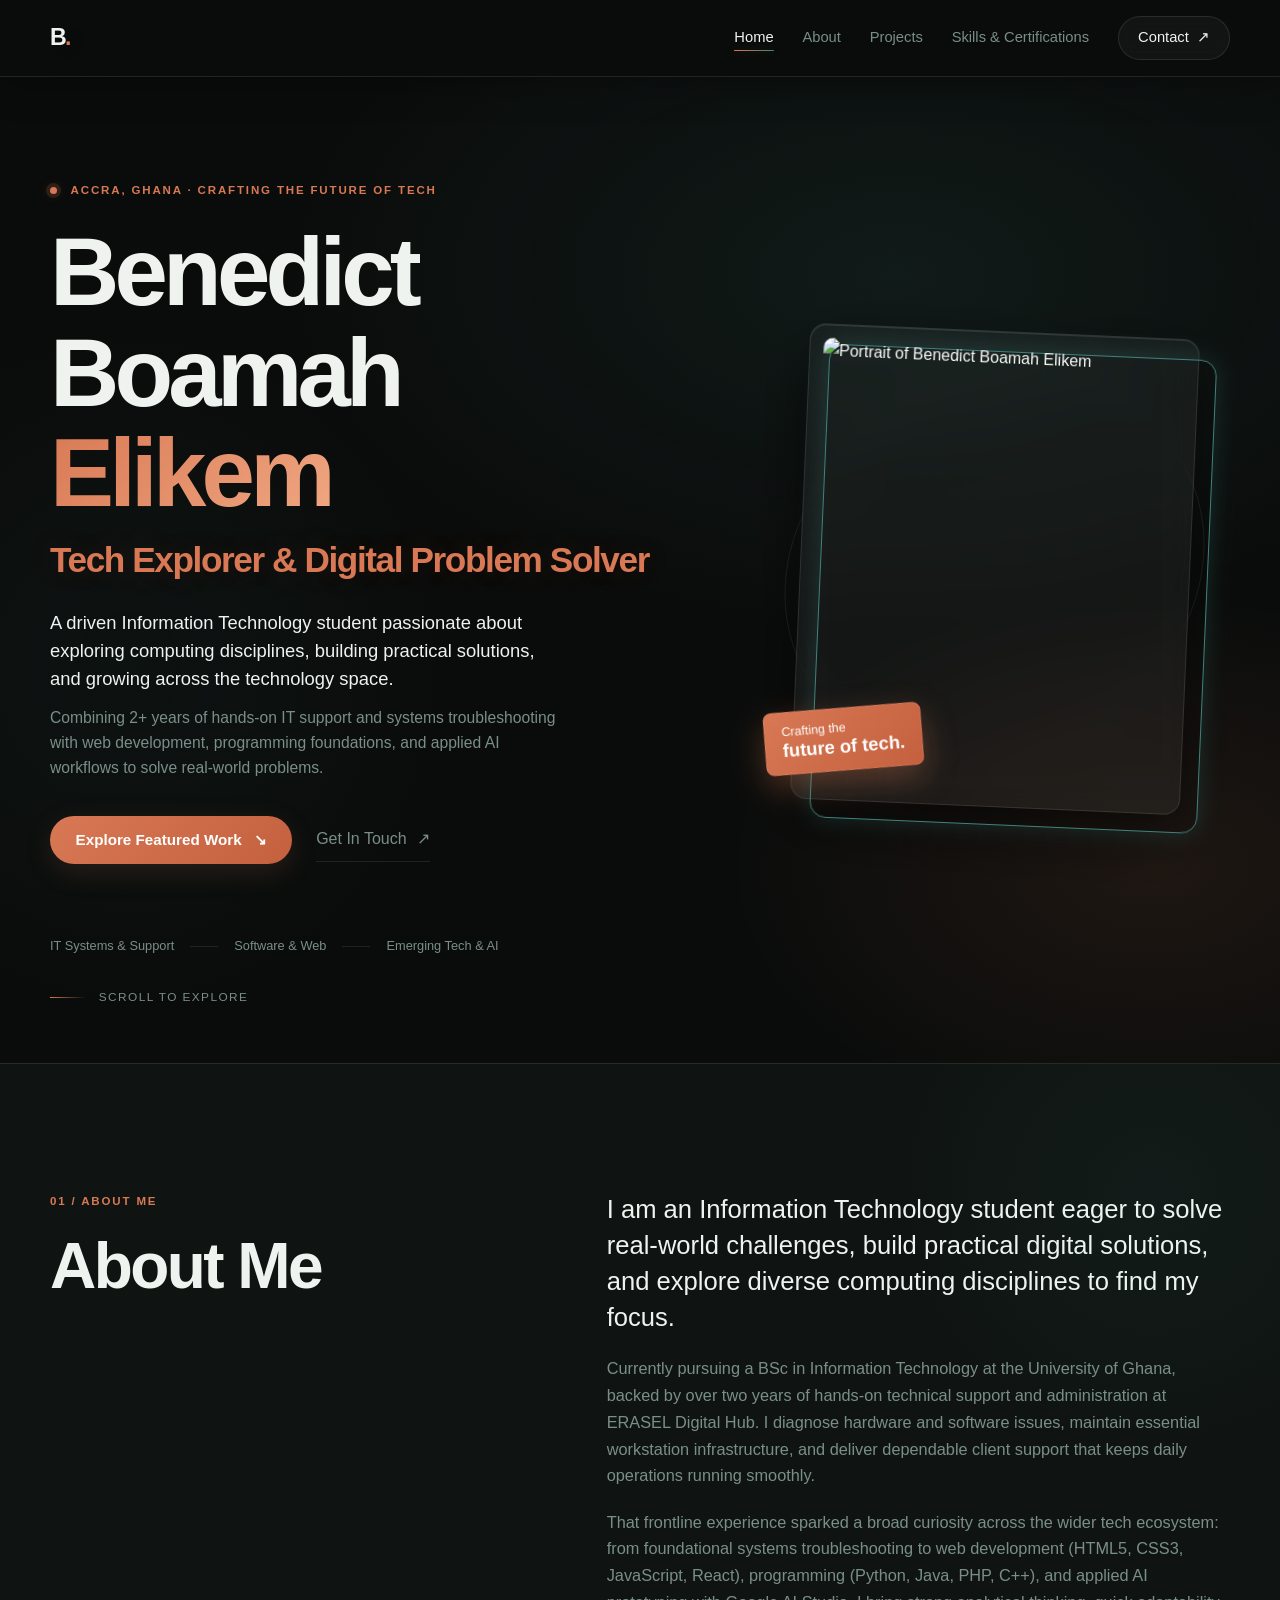
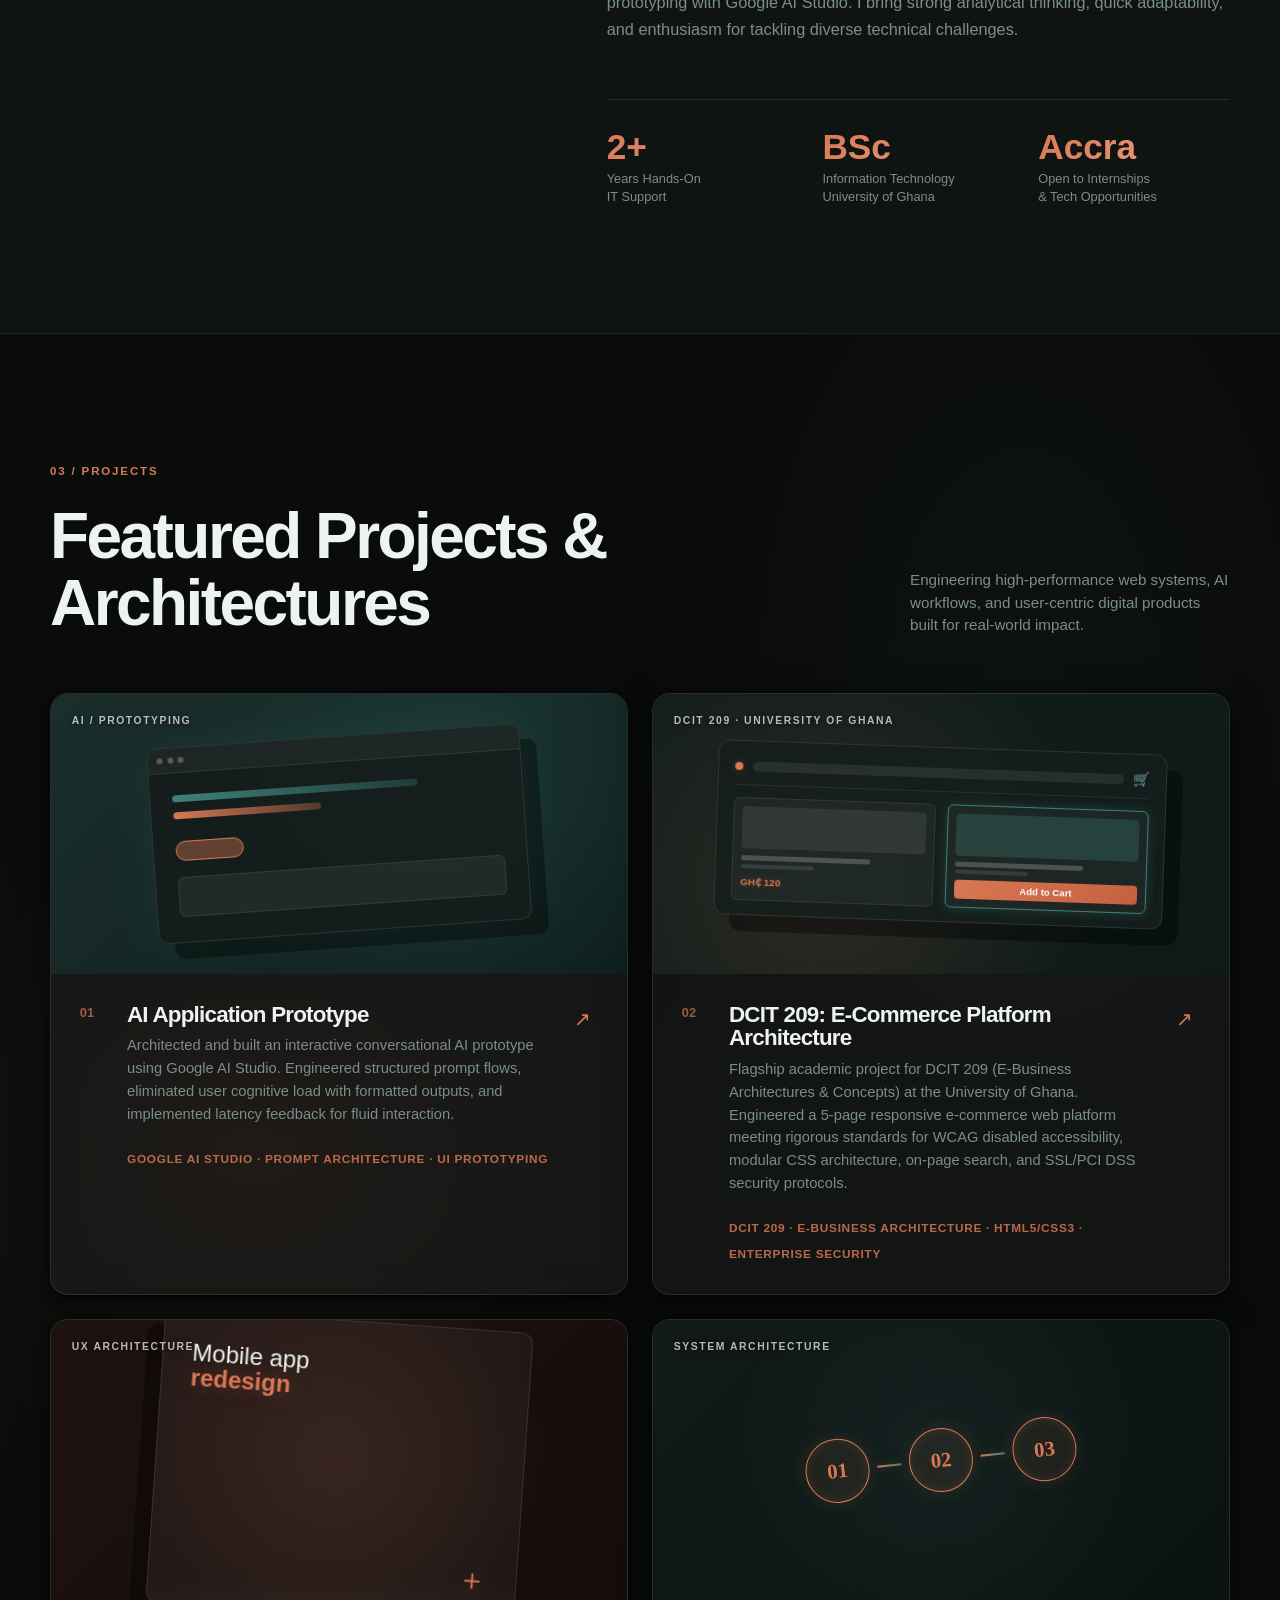
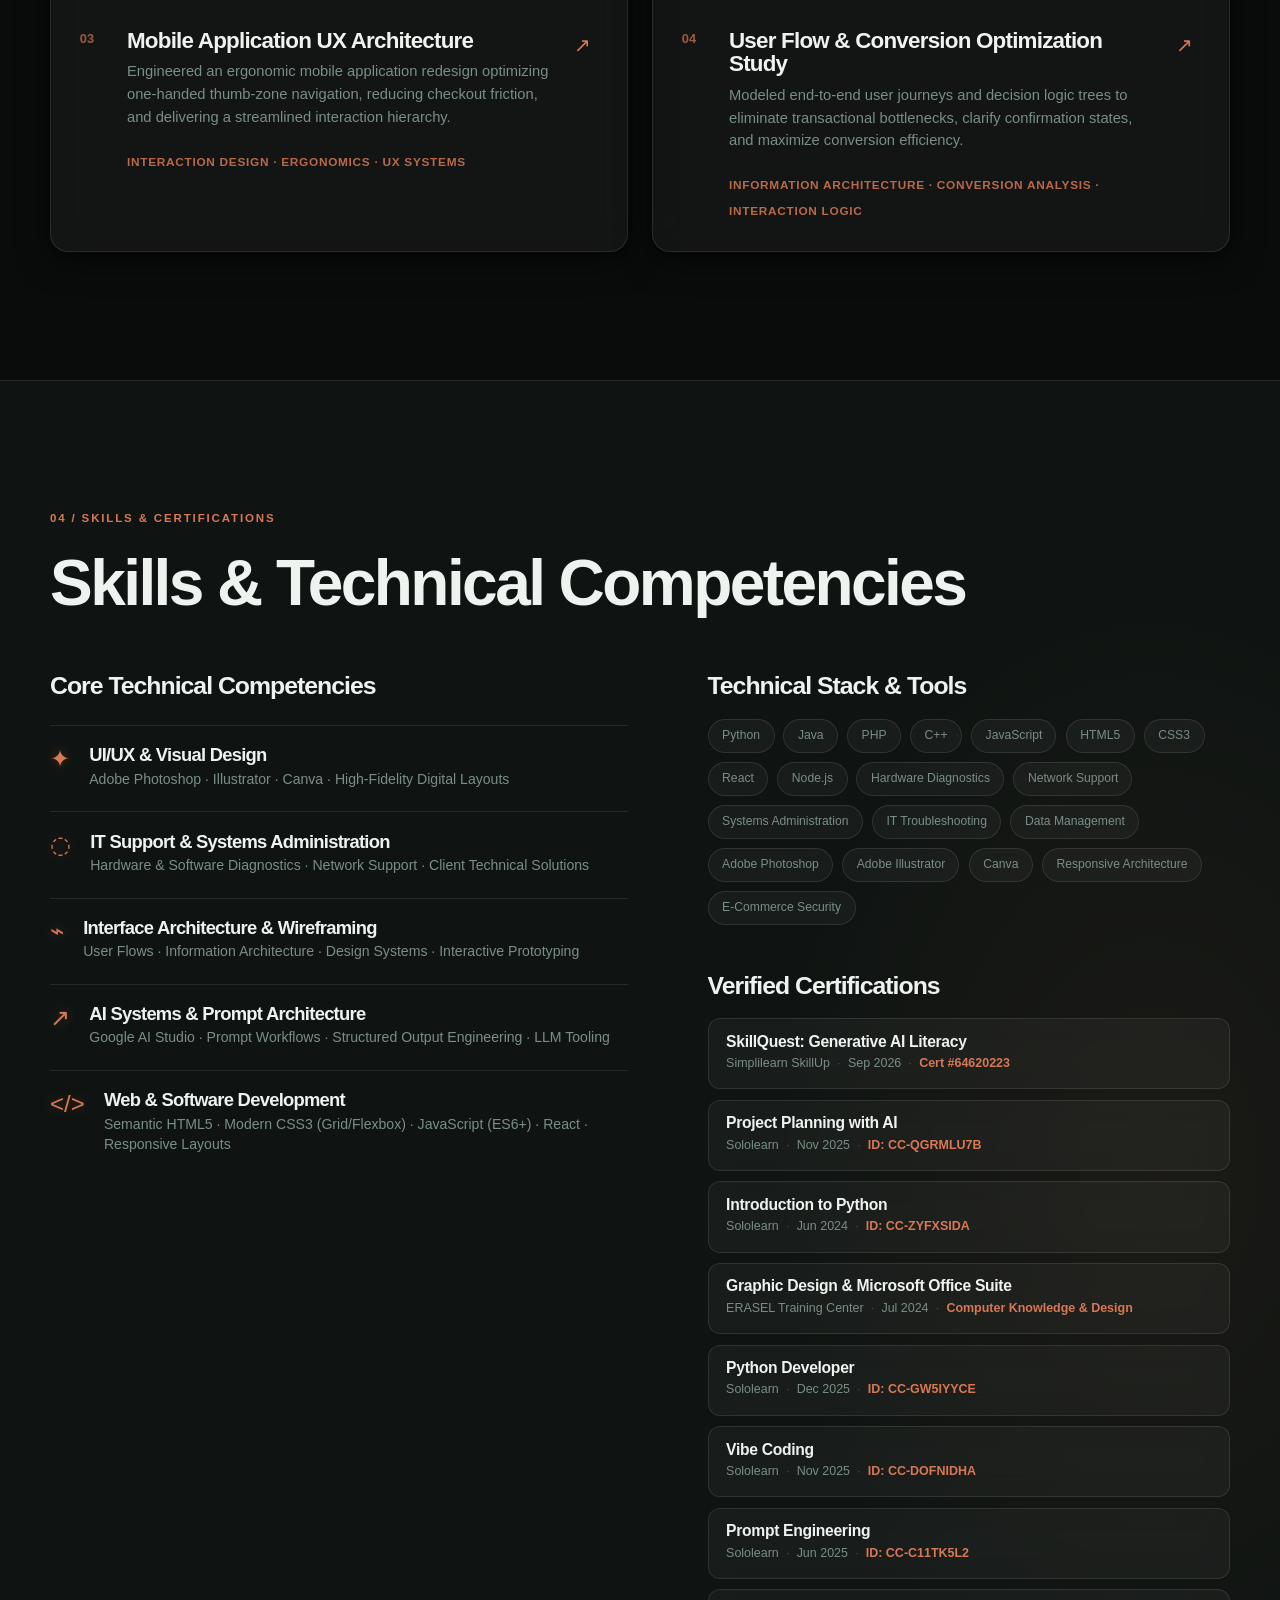
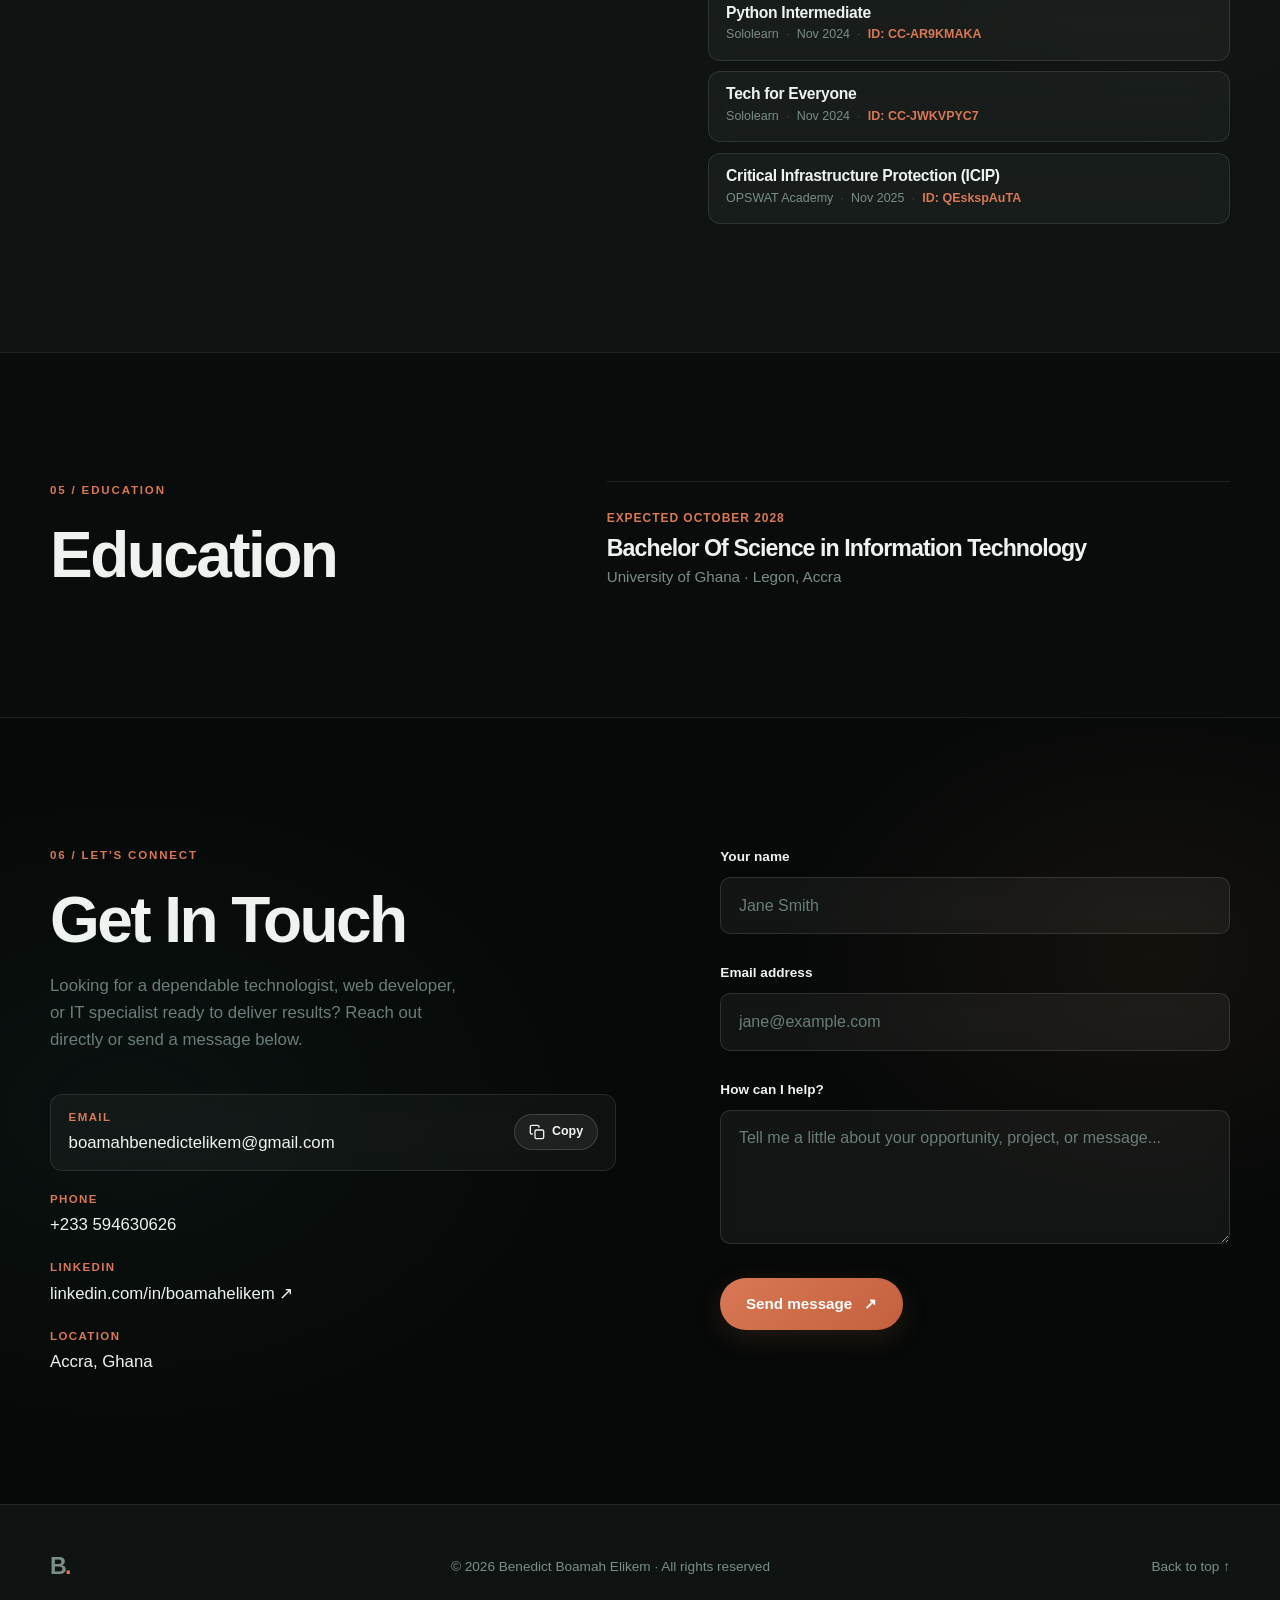
==== commit 200298d3: "Restyle: dark glassmorphism UI, remove light theme" ====
--- a/index.html
+++ b/index.html
@@ -1,5 +1,5 @@
 <!DOCTYPE html>
-<html lang="en" data-theme="light">
+<html lang="en" data-theme="dark">
 
 <head>
     <meta charset="UTF-8" />
@@ -36,23 +36,6 @@
             <a class="brand" href="#home" aria-label="Benedict Boamah Elikem home">B<span>.</span></a>
 
             <div class="nav-controls">
-                <button id="theme-toggle" class="theme-toggle" type="button" aria-label="Toggle dark and light theme" title="Toggle dark/light mode">
-                    <svg class="sun-icon" xmlns="http://www.w3.org/2000/svg" width="18" height="18" viewBox="0 0 24 24" fill="none" stroke="currentColor" stroke-width="2" stroke-linecap="round" stroke-linejoin="round" aria-hidden="true">
-                        <circle cx="12" cy="12" r="5"></circle>
-                        <line x1="12" y1="1" x2="12" y2="3"></line>
-                        <line x1="12" y1="21" x2="12" y2="23"></line>
-                        <line x1="4.22" y1="4.22" x2="5.64" y2="5.64"></line>
-                        <line x1="18.36" y1="18.36" x2="19.78" y2="19.78"></line>
-                        <line x1="1" y1="12" x2="3" y2="12"></line>
-                        <line x1="21" y1="12" x2="23" y2="12"></line>
-                        <line x1="4.22" y1="19.78" x2="5.64" y2="18.36"></line>
-                        <line x1="18.36" y1="5.64" x2="19.78" y2="4.22"></line>
-                    </svg>
-                    <svg class="moon-icon" xmlns="http://www.w3.org/2000/svg" width="18" height="18" viewBox="0 0 24 24" fill="none" stroke="currentColor" stroke-width="2" stroke-linecap="round" stroke-linejoin="round" aria-hidden="true">
-                        <path d="M21 12.79A9 9 0 1 1 11.21 3 7 7 0 0 0 21 12.79z"></path>
-                    </svg>
-                </button>
-
                 <button class="menu-toggle" type="button" aria-expanded="false" aria-controls="site-nav">
                     <span class="menu-icon" aria-hidden="true"><span></span><span></span></span>
                     <span class="sr-only">Open menu</span>
--- a/styles.css
+++ b/styles.css
@@ -0,0 +1,1958 @@
+/* ==========================================================================
+   Design System & CSS Custom Properties
+   ========================================================================== */
+:root {
+    /* Dark theme (default) */
+    --bg: #0a0c0b;
+    --bg-soft: #0f1412;
+    --card: rgba(255, 255, 255, 0.04);
+    --card-solid: #131918;
+    --text: #eef3f0;
+    --muted: #7a8e88;
+    --line: rgba(255, 255, 255, 0.09);
+    --accent: #d87854;
+    --accent-2: #c4603e;
+    --accent-soft: rgba(216, 120, 84, 0.15);
+    --accent-glow: rgba(216, 120, 84, 0.35);
+    --focus: #e8956e;
+    --teal: #3f8179;
+    --teal-soft: rgba(63, 129, 121, 0.18);
+    --teal-glow: rgba(63, 129, 121, 0.3);
+    --nav-bg: rgba(10, 12, 11, 0.75);
+    --nav-mobile-bg: rgba(10, 12, 11, 0.97);
+    --contact-bg: #060908;
+    --contact-text: #eef3f0;
+    --contact-muted: #6a7e79;
+    --contact-input-bg: rgba(255, 255, 255, 0.05);
+    --contact-input-border: rgba(255, 255, 255, 0.12);
+    --card-shadow: 0 8px 32px rgba(0, 0, 0, 0.6), 0 2px 8px rgba(0, 0, 0, 0.4);
+    --card-shadow-hover: 0 20px 60px rgba(0, 0, 0, 0.7), 0 0 0 1px var(--accent);
+    --glass-border: rgba(255, 255, 255, 0.1);
+    --glass-bg: rgba(255, 255, 255, 0.04);
+    --modal-overlay-bg: rgba(0, 0, 0, 0.85);
+    --modal-card-bg: #0f1412;
+    --max: 1180px;
+}
+
+
+
+/* ==========================================================================
+   Base & Reset
+   ========================================================================== */
+* {
+    box-sizing: border-box;
+    margin: 0;
+    padding: 0;
+}
+
+html {
+    scroll-behavior: smooth;
+}
+
+body {
+    background: var(--bg);
+    color: var(--text);
+    font-family: "DM Sans", sans-serif;
+    line-height: 1.6;
+    overflow-x: hidden;
+    transition: background-color 0.4s ease, color 0.4s ease;
+}
+
+/* Noise grain overlay for depth */
+body::before {
+    content: "";
+    position: fixed;
+    inset: 0;
+    z-index: 0;
+    pointer-events: none;
+    opacity: 0.025;
+    background-image: url("data:image/svg+xml,%3Csvg viewBox='0 0 256 256' xmlns='http://www.w3.org/2000/svg'%3E%3Cfilter id='noise'%3E%3CfeTurbulence type='fractalNoise' baseFrequency='0.9' numOctaves='4' stitchTiles='stitch'/%3E%3C/filter%3E%3Crect width='100%25' height='100%25' filter='url(%23noise)'/%3E%3C/svg%3E");
+    background-size: 128px 128px;
+}
+
+
+
+a {
+    color: inherit;
+    text-decoration: none;
+}
+
+button, input, textarea {
+    font: inherit;
+}
+
+img {
+    display: block;
+    max-width: 100%;
+}
+
+.container {
+    width: min(var(--max), calc(100% - 3rem));
+    margin: 0 auto;
+    position: relative;
+    z-index: 1;
+}
+
+.section-shell {
+    padding: 8rem 0;
+    position: relative;
+}
+
+.sr-only {
+    position: absolute;
+    width: 1px;
+    height: 1px;
+    padding: 0;
+    margin: -1px;
+    overflow: hidden;
+    clip: rect(0, 0, 0, 0);
+    white-space: nowrap;
+    border: 0;
+}
+
+h1, h2, h3, h4 {
+    font-family: "Space Grotesk", sans-serif;
+    letter-spacing: -.04em;
+    line-height: 1.05;
+}
+
+h1 em {
+    font-style: normal;
+    background: linear-gradient(135deg, var(--accent), #f0a882, var(--teal));
+    -webkit-background-clip: text;
+    -webkit-text-fill-color: transparent;
+    background-clip: text;
+    background-size: 200% 200%;
+    animation: gradientShift 6s ease infinite;
+}
+
+h2 span, .contact-copy em {
+    color: var(--accent);
+    font-style: normal;
+}
+
+@keyframes gradientShift {
+    0%, 100% { background-position: 0% 50%; }
+    50% { background-position: 100% 50%; }
+}
+
+.eyebrow {
+    color: var(--accent);
+    text-transform: uppercase;
+    letter-spacing: .16em;
+    font-size: .72rem;
+    font-weight: 700;
+    margin-bottom: 1.4rem;
+    display: flex;
+    align-items: center;
+    gap: .5rem;
+}
+
+.status-dot {
+    display: inline-block;
+    width: 7px;
+    height: 7px;
+    border-radius: 50%;
+    background: var(--accent);
+    margin-right: .35rem;
+    box-shadow: 0 0 0 4px var(--accent-soft), 0 0 12px var(--accent-glow);
+    animation: pulse 2.5s ease-in-out infinite;
+}
+
+@keyframes pulse {
+    0%, 100% { box-shadow: 0 0 0 4px var(--accent-soft), 0 0 12px var(--accent-glow); }
+    50% { box-shadow: 0 0 0 7px var(--accent-soft), 0 0 24px var(--accent-glow); }
+}
+
+/* ==========================================================================
+   Header & Navigation
+   ========================================================================== */
+.site-header {
+    position: sticky;
+    top: 0;
+    z-index: 50;
+    background: var(--nav-bg);
+    border-bottom: 1px solid var(--glass-border);
+    -webkit-backdrop-filter: blur(24px) saturate(1.6);
+    backdrop-filter: blur(24px) saturate(1.6);
+    transition: background 0.3s ease, border-color 0.3s ease;
+    box-shadow: 0 1px 40px rgba(0, 0, 0, 0.4);
+}
+
+.nav-wrap {
+    min-height: 76px;
+    display: flex;
+    align-items: center;
+    justify-content: space-between;
+    gap: 1.5rem;
+}
+
+.brand {
+    font: 700 1.45rem/1 "Space Grotesk", sans-serif;
+    letter-spacing: -.08em;
+}
+
+.brand span {
+    color: var(--accent);
+    text-shadow: 0 0 20px var(--accent-glow);
+}
+
+.nav-controls {
+    display: flex;
+    align-items: center;
+    gap: 0.75rem;
+}
+
+
+
+.site-nav {
+    display: flex;
+    align-items: center;
+    gap: 1.8rem;
+    color: var(--muted);
+    font-size: .92rem;
+}
+
+.site-nav a {
+    min-height: 44px;
+    display: inline-flex;
+    align-items: center;
+    position: relative;
+    transition: color .2s ease;
+}
+
+.site-nav a::after {
+    content: "";
+    position: absolute;
+    bottom: .55rem;
+    left: 0;
+    width: 100%;
+    height: 1.5px;
+    background: linear-gradient(90deg, var(--accent), var(--teal));
+    transform: scaleX(0);
+    transform-origin: left;
+    transition: transform .25s ease;
+    border-radius: 99px;
+    box-shadow: 0 0 8px var(--accent-glow);
+}
+
+.site-nav a:hover,
+.site-nav a:focus-visible,
+.site-nav a.active {
+    color: var(--text);
+}
+
+.site-nav a:hover::after,
+.site-nav a:focus-visible::after,
+.site-nav a.active::after {
+    transform: scaleX(1);
+}
+
+.nav-contact {
+    border: 1px solid var(--glass-border);
+    border-radius: 99px;
+    padding: 0 1.2rem;
+    color: var(--text) !important;
+    gap: .5rem;
+    background: var(--glass-bg);
+    -webkit-backdrop-filter: blur(8px);
+    backdrop-filter: blur(8px);
+    transition: all .25s ease;
+}
+
+.nav-contact::after {
+    display: none !important;
+}
+
+.nav-contact:hover {
+    background: var(--accent);
+    color: #ffffff !important;
+    border-color: var(--accent);
+    box-shadow: 0 0 24px var(--accent-glow);
+}
+
+.menu-toggle {
+    display: none;
+    border: 1px solid var(--glass-border);
+    background: var(--glass-bg);
+    color: var(--text);
+    min-width: 42px;
+    min-height: 42px;
+    border-radius: 8px;
+    cursor: pointer;
+    -webkit-backdrop-filter: blur(8px);
+    backdrop-filter: blur(8px);
+}
+
+.menu-icon {
+    display: grid;
+    gap: 5px;
+    justify-items: end;
+}
+
+.menu-icon span {
+    display: block;
+    width: 18px;
+    height: 1.5px;
+    background: currentColor;
+    transition: width .2s ease;
+}
+
+.menu-icon span:last-child {
+    width: 12px;
+}
+
+.menu-toggle:hover .menu-icon span:last-child {
+    width: 18px;
+}
+
+/* ==========================================================================
+   Hero Section
+   ========================================================================== */
+.hero {
+    min-height: calc(100vh - 76px);
+    padding-top: 6.5rem;
+    padding-bottom: 3.5rem;
+    position: relative;
+    display: flex;
+    flex-direction: column;
+    justify-content: center;
+    overflow: hidden;
+}
+
+/* Aurora mesh background */
+.hero::before {
+    content: "";
+    position: absolute;
+    inset: 0;
+    z-index: 0;
+    background:
+        radial-gradient(ellipse 80% 60% at 70% 20%, rgba(63, 129, 121, 0.12), transparent 60%),
+        radial-gradient(ellipse 60% 50% at 90% 80%, rgba(216, 120, 84, 0.1), transparent 55%),
+        radial-gradient(ellipse 50% 70% at 10% 60%, rgba(63, 129, 121, 0.06), transparent 50%),
+        var(--bg);
+    pointer-events: none;
+}
+
+
+
+.hero-grid {
+    display: grid;
+    grid-template-columns: 1.15fr .85fr;
+    gap: 4.5rem;
+    align-items: center;
+}
+
+h1 {
+    font-size: clamp(3.2rem, 7.5vw, 6.8rem);
+    max-width: 850px;
+    letter-spacing: -.05em;
+}
+
+.hero-copy h2 {
+    color: var(--accent);
+    font: 600 clamp(1.4rem, 2.8vw, 2.2rem)/1.15 "Space Grotesk", sans-serif;
+    margin-top: 1rem;
+    text-shadow: 0 0 30px var(--accent-soft);
+}
+
+.hero-lead {
+    max-width: 520px;
+    color: var(--text);
+    font-size: 1.15rem;
+    margin-top: 1.8rem;
+    line-height: 1.5;
+}
+
+.hero-value {
+    max-width: 520px;
+    color: var(--muted);
+    font-size: .98rem;
+    margin-top: .8rem;
+    line-height: 1.6;
+}
+
+.hero-actions {
+    display: flex;
+    align-items: center;
+    flex-wrap: wrap;
+    gap: 1.5rem;
+    margin-top: 2.2rem;
+}
+
+.button {
+    min-height: 48px;
+    border: 0;
+    border-radius: 99px;
+    padding: .75rem 1.6rem;
+    display: inline-flex;
+    align-items: center;
+    justify-content: center;
+    gap: .75rem;
+    font-weight: 700;
+    font-size: .95rem;
+    cursor: pointer;
+    transition: transform .25s ease, background .25s ease, color .25s ease, box-shadow .25s ease;
+    position: relative;
+}
+
+.button-primary {
+    background: linear-gradient(135deg, var(--accent) 0%, var(--accent-2) 100%);
+    color: #ffffff;
+    box-shadow: 0 8px 28px var(--accent-soft), 0 0 0 0px var(--accent-glow);
+}
+
+.button-primary:hover {
+    transform: translateY(-3px);
+    box-shadow: 0 16px 40px var(--accent-glow), 0 0 0 1px var(--accent);
+}
+
+.text-link {
+    min-height: 44px;
+    display: inline-flex;
+    align-items: center;
+    gap: .65rem;
+    color: var(--muted);
+    border-bottom: 1px solid var(--line);
+    transition: color .2s ease, border-color .2s ease;
+}
+
+.text-link:hover,
+.text-link:focus-visible {
+    color: var(--accent);
+    border-color: var(--accent);
+}
+
+.hero-meta {
+    display: flex;
+    align-items: center;
+    gap: 1rem;
+    color: var(--muted);
+    font-size: .8rem;
+    margin-top: 4.5rem;
+}
+
+.meta-line {
+    width: 28px;
+    height: 1px;
+    background: var(--line);
+}
+
+/* Portrait area */
+.hero-portrait {
+    min-height: 500px;
+    position: relative;
+    display: grid;
+    place-items: center;
+}
+
+.portrait-frame {
+    position: relative;
+    width: min(100%, 390px);
+    aspect-ratio: .82;
+    padding: .8rem;
+    border: 1px solid var(--glass-border);
+    transform: rotate(2.5deg);
+    z-index: 2;
+    background: var(--glass-bg);
+    border-radius: 16px;
+    -webkit-backdrop-filter: blur(16px);
+    backdrop-filter: blur(16px);
+    box-shadow:
+        0 24px 64px rgba(0, 0, 0, 0.6),
+        inset 0 1px 0 rgba(255, 255, 255, 0.1);
+}
+
+.portrait-frame::before {
+    content: "";
+    position: absolute;
+    inset: 1.2rem -1.2rem -1.2rem 1.2rem;
+    border: 1.5px solid var(--teal);
+    border-radius: 16px;
+    z-index: -1;
+    box-shadow: 0 0 24px var(--teal-glow);
+}
+
+.portrait-frame img {
+    width: 100%;
+    height: 100%;
+    object-fit: cover;
+    border-radius: 10px;
+    filter: saturate(0.85) contrast(1.08);
+}
+
+.portrait-note {
+    position: absolute;
+    left: -1.8rem;
+    bottom: 1.8rem;
+    padding: .8rem 1.1rem;
+    background: linear-gradient(135deg, var(--accent), var(--accent-2));
+    color: #ffffff;
+    transform: rotate(-7deg);
+    font-size: .78rem;
+    line-height: 1.25;
+    border-radius: 8px;
+    box-shadow: 0 12px 32px var(--accent-glow), 0 0 0 1px rgba(255,255,255,0.1) inset;
+}
+
+.portrait-note span, .portrait-note strong {
+    display: block;
+}
+
+.portrait-note strong {
+    font: 600 1.15rem "Space Grotesk", sans-serif;
+}
+
+.portrait-orbit {
+    position: absolute;
+    border: 1px solid var(--line);
+    border-radius: 50%;
+    width: 92%;
+    height: 74%;
+    transform: rotate(-28deg);
+    animation: orbitSpin 20s linear infinite;
+}
+
+.orbit-two {
+    width: 78%;
+    height: 88%;
+    transform: rotate(28deg);
+    border-color: var(--teal-soft);
+    animation: orbitSpin 30s linear infinite reverse;
+}
+
+@keyframes orbitSpin {
+    from { transform: rotate(-28deg); }
+    to { transform: rotate(332deg); }
+}
+
+.orbit-two {
+    animation: orbitSpinTwo 30s linear infinite;
+}
+
+@keyframes orbitSpinTwo {
+    from { transform: rotate(28deg); }
+    to { transform: rotate(388deg); }
+}
+
+.scroll-cue {
+    color: var(--muted);
+    font-size: .74rem;
+    letter-spacing: .12em;
+    text-transform: uppercase;
+    display: flex;
+    align-items: center;
+    gap: .8rem;
+    margin-top: 2rem;
+}
+
+.scroll-cue span {
+    display: inline-block;
+    width: 36px;
+    height: 1px;
+    background: linear-gradient(90deg, var(--accent), transparent);
+}
+
+/* ==========================================================================
+   About Section
+   ========================================================================== */
+.about-section {
+    border-top: 1px solid var(--line);
+    background: var(--bg-soft);
+    overflow: hidden;
+}
+
+.about-section::before {
+    content: "";
+    position: absolute;
+    width: 40vw;
+    height: 40vw;
+    right: -10vw;
+    top: -10vw;
+    background: radial-gradient(circle, rgba(63, 129, 121, 0.07), transparent 70%);
+    pointer-events: none;
+}
+
+.split-layout {
+    display: grid;
+    grid-template-columns: .85fr 1.15fr;
+    gap: 6rem;
+}
+
+.section-intro h2,
+.section-heading h2,
+.contact-copy h2 {
+    font-size: clamp(2.6rem, 5vw, 4.6rem);
+}
+
+.large-copy {
+    font-size: clamp(1.25rem, 2vw, 1.6rem);
+    line-height: 1.4;
+    max-width: 700px;
+    color: var(--text);
+    font-weight: 500;
+}
+
+.body-copy {
+    color: var(--muted);
+    font-size: 1.02rem;
+    line-height: 1.65;
+    margin-top: 1.2rem;
+    max-width: 700px;
+}
+
+.highlight-row {
+    display: grid;
+    grid-template-columns: repeat(3, 1fr);
+    gap: 1.5rem;
+    border-top: 1px solid var(--line);
+    margin-top: 3.5rem;
+    padding-top: 1.8rem;
+}
+
+.highlight-row div {
+    display: flex;
+    flex-direction: column;
+    gap: .4rem;
+}
+
+.highlight-row strong {
+    font: 600 2.2rem/1 "Space Grotesk", sans-serif;
+    background: linear-gradient(135deg, var(--accent), #f0a882);
+    -webkit-background-clip: text;
+    -webkit-text-fill-color: transparent;
+    background-clip: text;
+}
+
+.highlight-row span {
+    color: var(--muted);
+    font-size: .8rem;
+    line-height: 1.35;
+}
+
+/* ==========================================================================
+   Experience Section
+   ========================================================================== */
+.experience-section {
+    background: var(--bg);
+    border-top: 1px solid var(--line);
+}
+
+.section-heading {
+    display: flex;
+    align-items: flex-end;
+    justify-content: space-between;
+    gap: 2rem;
+    margin-bottom: 3.5rem;
+}
+
+.section-aside {
+    color: var(--muted);
+    max-width: 320px;
+    font-size: .95rem;
+    line-height: 1.5;
+}
+
+.experience-list {
+    display: grid;
+    gap: 1rem;
+}
+
+.experience-item {
+    display: grid;
+    grid-template-columns: 150px 1fr 28px;
+    gap: 2.2rem;
+    border-top: 1px solid var(--line);
+    padding: 2.2rem 0;
+    transition: border-color .2s ease;
+}
+
+.experience-date {
+    color: var(--accent);
+    font-size: .78rem;
+    letter-spacing: .08em;
+    text-transform: uppercase;
+    font-weight: 700;
+}
+
+.experience-date span {
+    color: var(--muted);
+    font-weight: 400;
+}
+
+.experience-company {
+    color: var(--accent);
+    font-size: .8rem;
+    letter-spacing: .08em;
+    text-transform: uppercase;
+    font-weight: 600;
+    margin-bottom: .6rem;
+}
+
+.experience-item h3 {
+    font-size: 1.5rem;
+    margin-bottom: .6rem;
+    color: var(--text);
+}
+
+.experience-description {
+    color: var(--muted);
+    max-width: 720px;
+    line-height: 1.6;
+}
+
+.experience-arrow {
+    color: var(--accent);
+    font-size: 1.3rem;
+}
+
+.tag-row, .skill-tags, .cert-list {
+    display: flex;
+    flex-wrap: wrap;
+    gap: .55rem;
+    margin-top: 1.2rem;
+}
+
+.tag-row span, .skill-tags span {
+    border: 1px solid var(--glass-border);
+    border-radius: 99px;
+    padding: .4rem .85rem;
+    color: var(--muted);
+    font-size: .76rem;
+    background: var(--glass-bg);
+    -webkit-backdrop-filter: blur(8px);
+    backdrop-filter: blur(8px);
+    transition: border-color .2s ease, color .2s ease;
+}
+
+.tag-row span:hover, .skill-tags span:hover {
+    border-color: var(--accent);
+    color: var(--accent);
+}
+
+/* ==========================================================================
+   Projects Section
+   ========================================================================== */
+.work-section {
+    background: var(--bg);
+    border-top: 1px solid var(--line);
+    overflow: hidden;
+}
+
+.work-section::before {
+    content: "";
+    position: absolute;
+    inset: 0;
+    background:
+        radial-gradient(ellipse 60% 40% at 20% 50%, rgba(216, 120, 84, 0.05), transparent 60%),
+        radial-gradient(ellipse 40% 50% at 80% 20%, rgba(63, 129, 121, 0.05), transparent 60%);
+    pointer-events: none;
+}
+
+.project-grid {
+    display: grid;
+    grid-template-columns: repeat(2, 1fr);
+    gap: 1.5rem;
+}
+
+.project-card {
+    background: var(--glass-bg);
+    border: 1px solid var(--glass-border);
+    border-radius: 18px;
+    overflow: hidden;
+    cursor: pointer;
+    box-shadow: var(--card-shadow);
+    transition: transform .3s ease, border-color .3s ease, box-shadow .3s ease;
+    text-align: left;
+    display: flex;
+    flex-direction: column;
+    -webkit-backdrop-filter: blur(16px);
+    backdrop-filter: blur(16px);
+}
+
+.project-card:hover,
+.project-card:focus-visible {
+    transform: translateY(-8px);
+    border-color: var(--accent);
+    box-shadow: 0 24px 60px rgba(0, 0, 0, 0.6), 0 0 0 1px var(--accent), 0 0 40px var(--accent-soft);
+}
+
+.project-art {
+    height: 280px;
+    position: relative;
+    overflow: hidden;
+    display: grid;
+    place-items: center;
+}
+
+.art-label {
+    position: absolute;
+    top: 1.2rem;
+    left: 1.3rem;
+    color: rgba(255, 255, 255, 0.7);
+    font-size: .65rem;
+    letter-spacing: .15em;
+    font-weight: 700;
+    z-index: 5;
+    text-shadow: 0 1px 4px rgba(0,0,0,0.5);
+}
+
+/* Art 1: AI Window */
+.art-one {
+    background: linear-gradient(135deg, #1a2e2b 0%, #0d1e1c 100%);
+}
+
+.art-one::after {
+    content: "";
+    position: absolute;
+    inset: 0;
+    background: radial-gradient(circle at 70% 30%, rgba(63, 129, 121, 0.2), transparent 60%);
+}
+
+.art-window {
+    width: 65%;
+    height: 70%;
+    background: rgba(20, 28, 26, 0.9);
+    border: 1px solid rgba(255,255,255,0.1);
+    box-shadow: 16px 16px 0 rgba(0, 0, 0, 0.4), 0 0 40px rgba(63, 129, 121, 0.15);
+    transform: rotate(-4deg);
+    border-radius: 10px;
+    overflow: hidden;
+    z-index: 2;
+    -webkit-backdrop-filter: blur(12px);
+    backdrop-filter: blur(12px);
+}
+
+.window-top {
+    padding: .55rem;
+    border-bottom: 1px solid rgba(255,255,255,0.08);
+    display: flex;
+    gap: .3rem;
+    background: rgba(255,255,255,0.04);
+}
+
+.window-top i {
+    display: block;
+    width: 6px;
+    height: 6px;
+    border-radius: 50%;
+    background: rgba(255,255,255,0.25);
+}
+
+.window-body {
+    padding: 1.4rem;
+}
+
+.art-line {
+    display: block;
+    height: 7px;
+    width: 75%;
+    background: linear-gradient(90deg, var(--teal), rgba(63, 129, 121, 0.3));
+    border-radius: 4px;
+    margin-bottom: .6rem;
+}
+
+.art-line.short {
+    width: 45%;
+    background: linear-gradient(90deg, var(--accent), rgba(216, 120, 84, 0.3));
+}
+
+.art-pill {
+    display: block;
+    width: 68px;
+    height: 20px;
+    border-radius: 99px;
+    background: rgba(216, 120, 84, 0.4);
+    border: 1px solid var(--accent);
+    margin-top: 1.4rem;
+}
+
+.art-block {
+    display: block;
+    height: 40px;
+    background: rgba(255,255,255,0.06);
+    border: 1px solid rgba(255,255,255,0.08);
+    border-radius: 6px;
+    margin-top: 1rem;
+}
+
+/* Art 2: E-Commerce Storefront Art */
+.art-ecommerce {
+    background: linear-gradient(135deg, #121e1c 0%, #0d1a18 100%);
+}
+
+.art-ecommerce::after {
+    content: "";
+    position: absolute;
+    inset: 0;
+    background: radial-gradient(circle at 30% 70%, rgba(216, 120, 84, 0.15), transparent 60%);
+}
+
+.store-mockup {
+    width: 78%;
+    background: rgba(20, 30, 28, 0.85);
+    border: 1px solid rgba(255,255,255,0.1);
+    border-radius: 12px;
+    padding: .9rem 1rem;
+    box-shadow: 16px 16px 0 rgba(0, 0, 0, 0.4);
+    transform: rotate(2deg);
+    display: grid;
+    gap: .75rem;
+    z-index: 2;
+    -webkit-backdrop-filter: blur(12px);
+    backdrop-filter: blur(12px);
+}
+
+.store-topbar {
+    display: flex;
+    align-items: center;
+    justify-content: space-between;
+    gap: .6rem;
+    border-bottom: 1px solid rgba(255,255,255,0.08);
+    padding-bottom: .45rem;
+}
+
+.store-dot {
+    width: 8px;
+    height: 8px;
+    border-radius: 50%;
+    background: var(--accent);
+    box-shadow: 0 0 8px var(--accent-glow);
+}
+
+.store-search-bar {
+    height: 10px;
+    flex: 1;
+    background: rgba(255,255,255,0.08);
+    border-radius: 99px;
+}
+
+.store-cart-icon {
+    font-size: .85rem;
+}
+
+.store-items {
+    display: grid;
+    grid-template-columns: 1fr 1fr;
+    gap: .75rem;
+}
+
+.store-card {
+    background: rgba(255,255,255,0.04);
+    border: 1px solid rgba(255,255,255,0.08);
+    border-radius: 6px;
+    padding: .5rem;
+    display: grid;
+    gap: .35rem;
+}
+
+.store-card.active-item {
+    border-color: var(--teal);
+    box-shadow: 0 0 12px var(--teal-glow);
+}
+
+.store-card-img {
+    height: 42px;
+    background: rgba(255,255,255,0.08);
+    border-radius: 4px;
+}
+
+.store-card-img.alt {
+    background: rgba(63, 129, 121, 0.3);
+}
+
+.store-card-lines {
+    display: grid;
+    gap: 3px;
+}
+
+.line-sm {
+    height: 5px;
+    width: 70%;
+    background: rgba(255,255,255,0.2);
+    border-radius: 2px;
+}
+
+.line-xs {
+    height: 4px;
+    width: 40%;
+    background: rgba(255,255,255,0.1);
+    border-radius: 2px;
+}
+
+.store-badge {
+    font-size: .62rem;
+    font-weight: 700;
+    color: var(--accent);
+    text-shadow: 0 0 8px var(--accent-glow);
+}
+
+.store-btn {
+    font-size: .6rem;
+    background: linear-gradient(135deg, var(--accent), var(--accent-2));
+    color: #fff;
+    padding: 2px 6px;
+    border-radius: 4px;
+    text-align: center;
+    font-weight: 600;
+}
+
+/* Art 3: Support Shape */
+.art-two {
+    background: linear-gradient(135deg, #1e1210 0%, #140d0b 100%);
+}
+
+.art-two::after {
+    content: "";
+    position: absolute;
+    inset: 0;
+    background: radial-gradient(circle at 50% 50%, rgba(216, 120, 84, 0.12), transparent 65%);
+}
+
+.support-shape {
+    width: 64%;
+    aspect-ratio: 1.25;
+    background: rgba(255, 255, 255, 0.04);
+    border: 1px solid rgba(255,255,255,0.1);
+    color: #eef3f0;
+    padding: 1.8rem;
+    transform: rotate(4deg);
+    box-shadow: -16px 16px 0 rgba(0, 0, 0, 0.4);
+    display: flex;
+    flex-direction: column;
+    justify-content: space-between;
+    font-size: 1.5rem;
+    line-height: 1.05;
+    border-radius: 12px;
+    z-index: 2;
+    -webkit-backdrop-filter: blur(12px);
+    backdrop-filter: blur(12px);
+}
+
+.support-shape strong {
+    color: var(--accent);
+    text-shadow: 0 0 20px var(--accent-glow);
+}
+
+.support-shape i {
+    align-self: flex-end;
+    font-style: normal;
+    color: var(--accent);
+    font-size: 1.8rem;
+    text-shadow: 0 0 16px var(--accent-glow);
+}
+
+/* Art 4: Flow Shape */
+.art-three {
+    background: linear-gradient(135deg, #111a19 0%, #0b1312 100%);
+}
+
+.art-three::after {
+    content: "";
+    position: absolute;
+    inset: 0;
+    background: radial-gradient(circle at 50% 50%, rgba(63, 129, 121, 0.1), transparent 65%);
+}
+
+.flow-shape {
+    display: flex;
+    align-items: center;
+    gap: .5rem;
+    transform: rotate(-6deg);
+    z-index: 2;
+}
+
+.flow-shape span {
+    display: grid;
+    place-items: center;
+    width: 64px;
+    height: 64px;
+    border: 1.5px solid var(--accent);
+    color: var(--accent);
+    border-radius: 50%;
+    font: 700 1.3rem "Space Grotesk";
+    background: rgba(216, 120, 84, 0.08);
+    box-shadow: 0 0 20px var(--accent-soft), inset 0 0 12px var(--accent-soft);
+    transition: box-shadow .3s ease;
+}
+
+.flow-shape b {
+    width: 24px;
+    height: 1.5px;
+    background: linear-gradient(90deg, var(--accent), var(--teal));
+    box-shadow: 0 0 8px var(--accent-glow);
+}
+
+/* Project Info */
+.project-info {
+    display: grid;
+    grid-template-columns: 28px 1fr 24px;
+    gap: 1.2rem;
+    padding: 1.8rem;
+    flex: 1;
+}
+
+.project-number {
+    color: var(--accent);
+    font-size: .8rem;
+    font-weight: 700;
+    opacity: .7;
+}
+
+.project-info h3 {
+    font-size: 1.4rem;
+    margin-bottom: .5rem;
+    letter-spacing: -.035em;
+    color: var(--text);
+}
+
+.project-info p {
+    color: var(--muted);
+    font-size: .92rem;
+    line-height: 1.55;
+    margin-bottom: 1.2rem;
+}
+
+.project-role {
+    color: var(--accent);
+    font-size: .74rem;
+    font-weight: 600;
+    text-transform: uppercase;
+    letter-spacing: .06em;
+    opacity: .85;
+}
+
+.card-arrow {
+    font-size: 1.25rem;
+    color: var(--accent);
+    transition: transform .25s ease;
+}
+
+.project-card:hover .card-arrow {
+    transform: translate(4px, -4px);
+}
+
+/* ==========================================================================
+   Skills Section
+   ========================================================================== */
+.skills-section {
+    border-top: 1px solid var(--line);
+    background: var(--bg-soft);
+    overflow: hidden;
+}
+
+.skills-section::before {
+    content: "";
+    position: absolute;
+    inset: 0;
+    background: radial-gradient(ellipse 50% 60% at 90% 50%, rgba(216, 120, 84, 0.06), transparent 60%);
+    pointer-events: none;
+}
+
+.skills-columns {
+    display: grid;
+    grid-template-columns: 1.05fr .95fr;
+    gap: 5rem;
+}
+
+.skills-panel h3 {
+    font-size: 1.55rem;
+    margin-bottom: .8rem;
+    color: var(--text);
+}
+
+.skill-grid {
+    display: grid;
+    grid-template-columns: 1fr;
+    gap: 1.4rem;
+    margin-top: 1.6rem;
+}
+
+.skill-item {
+    display: flex;
+    gap: 1.2rem;
+    border-top: 1px solid var(--line);
+    padding-top: 1.2rem;
+    transition: border-color .2s ease;
+}
+
+.skill-item:hover {
+    border-color: var(--accent);
+}
+
+.skill-icon {
+    color: var(--accent);
+    font-size: 1.5rem;
+    line-height: 1;
+    margin-top: .1rem;
+    text-shadow: 0 0 12px var(--accent-glow);
+}
+
+.skill-item h4 {
+    font-size: 1.15rem;
+    margin-bottom: .25rem;
+    color: var(--text);
+}
+
+.skill-item p {
+    color: var(--muted);
+    font-size: .88rem;
+    line-height: 1.45;
+}
+
+.cert-heading {
+    margin-top: 3rem;
+}
+
+.cert-list {
+    display: grid;
+    grid-template-columns: 1fr;
+    gap: .65rem;
+}
+
+.cert-card {
+    background: var(--glass-bg);
+    border: 1px solid var(--glass-border);
+    border-radius: 12px;
+    padding: .9rem 1.1rem;
+    display: flex;
+    justify-content: space-between;
+    align-items: center;
+    gap: 1rem;
+    transition: border-color .25s ease, transform .25s ease, box-shadow .25s ease;
+    -webkit-backdrop-filter: blur(12px);
+    backdrop-filter: blur(12px);
+}
+
+.cert-card:hover {
+    border-color: var(--accent);
+    transform: translateX(5px);
+    box-shadow: 0 4px 20px var(--accent-soft), -4px 0 0 var(--accent);
+}
+
+.cert-info h4 {
+    font-size: .98rem;
+    color: var(--text);
+    margin-bottom: .25rem;
+    letter-spacing: -.02em;
+}
+
+.cert-meta {
+    font-size: .78rem;
+    color: var(--muted);
+    display: flex;
+    flex-wrap: wrap;
+    align-items: center;
+    gap: .45rem;
+}
+
+.cert-badge {
+    color: var(--accent);
+    font-weight: 600;
+}
+
+.meta-dot {
+    opacity: .4;
+}
+
+.cert-link {
+    font-size: .82rem;
+    color: var(--accent);
+    font-weight: 600;
+    display: inline-flex;
+    align-items: center;
+    gap: .25rem;
+    white-space: nowrap;
+    padding: .35rem .75rem;
+    border-radius: 99px;
+    border: 1px solid var(--glass-border);
+    background: var(--glass-bg);
+    transition: background .2s ease, color .2s ease, border-color .2s ease, box-shadow .2s ease;
+}
+
+.cert-link:hover {
+    background: var(--accent);
+    color: #ffffff;
+    border-color: var(--accent);
+    box-shadow: 0 0 16px var(--accent-glow);
+}
+
+/* ==========================================================================
+   Education Section
+   ========================================================================== */
+.education-section {
+    background: var(--bg);
+    border-top: 1px solid var(--line);
+}
+
+.education-list {
+    display: grid;
+    gap: 2.2rem;
+}
+
+.education-list > div {
+    border-top: 1px solid var(--line);
+    padding-top: 1.4rem;
+}
+
+.education-list span {
+    color: var(--accent);
+    font-size: .75rem;
+    font-weight: 700;
+    text-transform: uppercase;
+    letter-spacing: .08em;
+}
+
+.education-list h3 {
+    font-size: 1.45rem;
+    margin-top: .4rem;
+    margin-bottom: .25rem;
+    color: var(--text);
+}
+
+.education-list p {
+    color: var(--muted);
+    font-size: .95rem;
+}
+
+/* ==========================================================================
+   Contact Section
+   ========================================================================== */
+.contact-section {
+    background: var(--contact-bg);
+    color: var(--contact-text);
+    border-top: 1px solid var(--line);
+    overflow: hidden;
+}
+
+.contact-section::before {
+    content: "";
+    position: absolute;
+    inset: 0;
+    background:
+        radial-gradient(ellipse 60% 70% at 10% 50%, rgba(63, 129, 121, 0.07), transparent 60%),
+        radial-gradient(ellipse 50% 60% at 90% 30%, rgba(216, 120, 84, 0.07), transparent 60%);
+    pointer-events: none;
+}
+
+.contact-section h2,
+.contact-section .form-row label {
+    color: var(--contact-text);
+}
+
+.contact-grid {
+    display: grid;
+    grid-template-columns: 1fr .9fr;
+    gap: 6.5rem;
+}
+
+.contact-copy > p:not(.eyebrow) {
+    color: var(--contact-muted);
+    max-width: 420px;
+    margin-top: 1.2rem;
+    font-size: 1.05rem;
+    line-height: 1.6;
+}
+
+.direct-details {
+    display: grid;
+    gap: 1.2rem;
+    margin-top: 2.5rem;
+}
+
+.direct-item {
+    display: grid;
+    gap: .25rem;
+    min-height: 44px;
+    color: var(--contact-text);
+    transition: color .2s ease;
+}
+
+.direct-item:hover {
+    color: var(--accent);
+}
+
+.direct-item span {
+    color: var(--accent);
+    font-size: .72rem;
+    letter-spacing: .12em;
+    text-transform: uppercase;
+    font-weight: 700;
+}
+
+.direct-item strong {
+    font-size: 1.05rem;
+    font-weight: 500;
+    color: inherit;
+}
+
+.email-detail-wrap {
+    display: flex;
+    align-items: center;
+    justify-content: space-between;
+    gap: 1rem;
+    background: rgba(255, 255, 255, 0.04);
+    border: 1px solid rgba(255, 255, 255, 0.1);
+    padding: .8rem 1.1rem;
+    border-radius: 12px;
+    -webkit-backdrop-filter: blur(12px);
+    backdrop-filter: blur(12px);
+    transition: border-color .2s ease;
+}
+
+.email-detail-wrap:hover {
+    border-color: rgba(216, 120, 84, 0.4);
+}
+
+.copy-email-btn {
+    background: rgba(255, 255, 255, 0.06);
+    border: 1px solid rgba(255, 255, 255, 0.15);
+    color: var(--contact-text);
+    padding: .45rem .85rem;
+    border-radius: 99px;
+    cursor: pointer;
+    display: inline-flex;
+    align-items: center;
+    gap: .45rem;
+    font-size: .78rem;
+    font-weight: 600;
+    transition: background .2s ease, border-color .2s ease, color .2s ease, box-shadow .2s ease;
+}
+
+.copy-email-btn:hover {
+    background: var(--accent);
+    border-color: var(--accent);
+    color: #ffffff;
+    box-shadow: 0 0 20px var(--accent-glow);
+}
+
+/* Contact Form */
+.contact-form {
+    display: grid;
+    gap: 1.2rem;
+}
+
+.form-row {
+    display: grid;
+    gap: .5rem;
+}
+
+.form-row label {
+    font-size: .85rem;
+    font-weight: 600;
+}
+
+.form-row input,
+.form-row textarea {
+    width: 100%;
+    border: 1px solid var(--contact-input-border);
+    border-radius: 10px;
+    background: var(--contact-input-bg);
+    color: var(--contact-text);
+    padding: .9rem 1.1rem;
+    outline: none;
+    resize: vertical;
+    transition: border-color .25s ease, box-shadow .25s ease;
+    -webkit-backdrop-filter: blur(8px);
+    backdrop-filter: blur(8px);
+}
+
+.form-row input {
+    min-height: 48px;
+}
+
+.form-row input::placeholder,
+.form-row textarea::placeholder {
+    color: var(--contact-muted);
+}
+
+.form-row input:focus,
+.form-row textarea:focus {
+    border-color: var(--accent);
+    box-shadow: 0 0 0 3px var(--accent-soft), 0 0 20px var(--accent-soft);
+}
+
+.field-error {
+    color: #f69485;
+    font-size: .76rem;
+    min-height: 0;
+}
+
+.form-row.has-error input,
+.form-row.has-error textarea {
+    border-color: #f69485;
+}
+
+.submit-button {
+    justify-self: start;
+    margin-top: .4rem;
+}
+
+.loading-spinner {
+    display: none;
+    width: 16px;
+    height: 16px;
+    border: 2px solid rgba(255, 255, 255, 0.3);
+    border-top-color: #ffffff;
+    border-radius: 50%;
+    animation: spin .7s linear infinite;
+}
+
+.is-loading .loading-spinner {
+    display: block;
+}
+
+.is-loading .button-label {
+    opacity: .7;
+}
+
+.form-status {
+    min-height: 1.5rem;
+    font-size: .88rem;
+}
+
+.form-status.success {
+    color: #79ddb2;
+}
+
+.form-status.error {
+    color: #f69485;
+}
+
+/* ==========================================================================
+   Modals (Case Study Dialogs)
+   ========================================================================== */
+.modal-overlay {
+    position: fixed;
+    inset: 0;
+    z-index: 100;
+    background: var(--modal-overlay-bg);
+    -webkit-backdrop-filter: blur(12px);
+    backdrop-filter: blur(12px);
+    display: grid;
+    place-items: center;
+    padding: 1.5rem;
+    opacity: 0;
+    pointer-events: none;
+    transition: opacity 0.3s ease;
+}
+
+.modal-overlay.is-active {
+    opacity: 1;
+    pointer-events: auto;
+}
+
+.modal-container {
+    background: var(--modal-card-bg);
+    border: 1px solid var(--glass-border);
+    color: var(--text);
+    width: min(720px, 100%);
+    max-height: 88vh;
+    border-radius: 20px;
+    box-shadow: 0 32px 80px rgba(0, 0, 0, 0.7), 0 0 0 1px rgba(255,255,255,0.05) inset;
+    overflow-y: auto;
+    position: relative;
+    padding: 2.5rem;
+    transform: scale(0.95) translateY(16px);
+    transition: transform 0.3s cubic-bezier(0.16, 1, 0.3, 1);
+    -webkit-backdrop-filter: blur(24px);
+    backdrop-filter: blur(24px);
+}
+
+.modal-overlay.is-active .modal-container {
+    transform: scale(1) translateY(0);
+}
+
+.modal-close {
+    position: absolute;
+    top: 1.4rem;
+    right: 1.4rem;
+    width: 38px;
+    height: 38px;
+    border-radius: 50%;
+    border: 1px solid var(--glass-border);
+    background: var(--glass-bg);
+    color: var(--text);
+    font-size: 1.5rem;
+    display: grid;
+    place-items: center;
+    cursor: pointer;
+    line-height: 1;
+    transition: background .2s ease, color .2s ease, border-color .2s ease, box-shadow .2s ease;
+    -webkit-backdrop-filter: blur(8px);
+    backdrop-filter: blur(8px);
+}
+
+.modal-close:hover {
+    background: var(--accent);
+    color: #ffffff;
+    border-color: var(--accent);
+    box-shadow: 0 0 20px var(--accent-glow);
+}
+
+.modal-tag {
+    display: inline-block;
+    color: var(--accent);
+    font-size: .74rem;
+    text-transform: uppercase;
+    letter-spacing: .12em;
+    font-weight: 700;
+    margin-bottom: .6rem;
+}
+
+.modal-header h2 {
+    font-size: clamp(1.8rem, 3.5vw, 2.4rem);
+    margin-bottom: .6rem;
+}
+
+.modal-subtitle {
+    color: var(--muted);
+    font-size: 1.05rem;
+    line-height: 1.5;
+    margin-bottom: 1.8rem;
+}
+
+.modal-meta-grid {
+    display: grid;
+    grid-template-columns: repeat(3, 1fr);
+    gap: 1rem;
+    background: var(--glass-bg);
+    border: 1px solid var(--glass-border);
+    border-radius: 12px;
+    padding: 1.1rem;
+    margin-bottom: 2rem;
+    -webkit-backdrop-filter: blur(8px);
+    backdrop-filter: blur(8px);
+}
+
+.modal-meta-grid div {
+    display: flex;
+    flex-direction: column;
+    gap: .25rem;
+}
+
+.modal-meta-grid strong {
+    font-size: .72rem;
+    text-transform: uppercase;
+    letter-spacing: .08em;
+    color: var(--accent);
+}
+
+.modal-meta-grid span {
+    font-size: .85rem;
+    color: var(--text);
+    font-weight: 500;
+}
+
+.modal-section {
+    margin-bottom: 1.8rem;
+}
+
+.modal-section h3 {
+    font-size: 1.25rem;
+    margin-bottom: .6rem;
+    color: var(--text);
+}
+
+.modal-section p {
+    color: var(--muted);
+    font-size: .98rem;
+    line-height: 1.6;
+}
+
+.modal-section ul {
+    list-style: none;
+    display: grid;
+    gap: .8rem;
+    margin-top: .6rem;
+}
+
+.modal-section ul li {
+    position: relative;
+    padding-left: 1.4rem;
+    color: var(--muted);
+    font-size: .95rem;
+    line-height: 1.55;
+}
+
+.modal-section ul li::before {
+    content: "✦";
+    position: absolute;
+    left: 0;
+    top: 0;
+    color: var(--accent);
+    font-size: .85rem;
+    text-shadow: 0 0 8px var(--accent-glow);
+}
+
+.modal-section ul li strong {
+    color: var(--text);
+}
+
+.modal-cta {
+    margin-top: 2.2rem;
+    padding-top: 1.5rem;
+    border-top: 1px solid var(--line);
+    display: flex;
+    justify-content: flex-end;
+}
+
+.modal-action-btn {
+    display: inline-flex;
+    align-items: center;
+    gap: .5rem;
+}
+
+/* ==========================================================================
+   Floating Back to Top & Toast
+   ========================================================================== */
+.floating-back-top {
+    position: fixed;
+    bottom: 2rem;
+    right: 2rem;
+    z-index: 40;
+    width: 46px;
+    height: 46px;
+    border-radius: 50%;
+    background: var(--glass-bg);
+    border: 1px solid var(--glass-border);
+    color: var(--accent);
+    display: grid;
+    place-items: center;
+    box-shadow: 0 8px 32px rgba(0, 0, 0, 0.5);
+    opacity: 0;
+    pointer-events: none;
+    transform: translateY(16px);
+    transition: opacity .25s ease, transform .25s ease, background .2s ease, color .2s ease, box-shadow .2s ease;
+    -webkit-backdrop-filter: blur(12px);
+    backdrop-filter: blur(12px);
+}
+
+.floating-back-top.is-visible {
+    opacity: 1;
+    pointer-events: auto;
+    transform: translateY(0);
+}
+
+.floating-back-top:hover {
+    background: var(--accent);
+    color: #ffffff;
+    transform: translateY(-4px);
+    box-shadow: 0 12px 32px var(--accent-glow);
+}
+
+.toast {
+    position: fixed;
+    bottom: 2rem;
+    left: 50%;
+    transform: translateX(-50%) translateY(100px);
+    z-index: 90;
+    background: var(--text);
+    color: var(--bg);
+    padding: .75rem 1.4rem;
+    border-radius: 99px;
+    font-size: .88rem;
+    font-weight: 600;
+    box-shadow: 0 14px 40px rgba(0, 0, 0, 0.5);
+    opacity: 0;
+    pointer-events: none;
+    transition: transform .3s cubic-bezier(0.16, 1, 0.3, 1), opacity .3s ease;
+}
+
+.toast.show {
+    transform: translateX(-50%) translateY(0);
+    opacity: 1;
+}
+
+/* ==========================================================================
+   Footer
+   ========================================================================== */
+.site-footer {
+    padding: 2.5rem 0;
+    border-top: 1px solid var(--line);
+    background: var(--bg-soft);
+}
+
+.footer-inner {
+    display: flex;
+    align-items: center;
+    justify-content: space-between;
+    color: var(--muted);
+    font-size: .85rem;
+}
+
+.back-top {
+    min-height: 44px;
+    display: flex;
+    align-items: center;
+    transition: color .2s ease;
+}
+
+.back-top:hover,
+.back-top:focus-visible {
+    color: var(--accent);
+}
+
+:focus-visible {
+    outline: 2px solid var(--focus);
+    outline-offset: 4px;
+}
+
+@keyframes spin {
+    to { transform: rotate(360deg); }
+}
+
+/* ==========================================================================
+   Responsive Breakpoints
+   ========================================================================== */
+@media (max-width: 960px) {
+    .hero-grid,
+    .split-layout,
+    .contact-grid,
+    .skills-columns {
+        grid-template-columns: 1fr;
+        gap: 3.5rem;
+    }
+
+    .hero-portrait {
+        min-height: 440px;
+        max-width: 480px;
+        margin: 0 auto;
+        width: 100%;
+    }
+
+    .hero-meta {
+        margin-top: 3rem;
+    }
+
+    .modal-meta-grid {
+        grid-template-columns: 1fr;
+    }
+}
+
+@media (max-width: 720px) {
+    .container {
+        width: min(100% - 2rem, var(--max));
+    }
+
+    .section-shell {
+        padding: 5rem 0;
+    }
+
+    .nav-wrap {
+        min-height: 68px;
+    }
+
+    .menu-toggle {
+        display: grid;
+        place-items: center;
+    }
+
+    .site-nav {
+        display: none;
+        position: absolute;
+        top: calc(100% + 1px);
+        left: 0;
+        right: 0;
+        padding: .85rem 1.2rem 1.5rem;
+        background: var(--nav-mobile-bg);
+        border-bottom: 1px solid var(--glass-border);
+        flex-direction: column;
+        align-items: stretch;
+        gap: .35rem;
+        max-height: calc(100vh - 68px);
+        overflow-y: auto;
+        box-shadow: 0 20px 40px rgba(0, 0, 0, 0.5);
+        -webkit-backdrop-filter: blur(24px);
+        backdrop-filter: blur(24px);
+    }
+
+    .site-nav.is-open {
+        display: flex;
+    }
+
+    .site-nav a {
+        padding: .6rem .8rem;
+        min-height: 48px;
+    }
+
+    .site-nav a::after {
+        bottom: 0;
+        left: .8rem;
+        width: 32px;
+    }
+
+    .nav-contact {
+        justify-content: center;
+        margin-top: .6rem;
+    }
+
+    .hero {
+        min-height: 0;
+        padding-top: 5rem;
+        overflow: clip;
+    }
+
+    .hero-grid {
+        gap: 3rem;
+    }
+
+    .hero-portrait {
+        min-height: 360px;
+    }
+
+    .portrait-note {
+        left: -.4rem;
+        bottom: 1rem;
+    }
+
+    .hero-copy h2 {
+        font-size: 1.55rem;
+    }
+
+    .project-grid {
+        grid-template-columns: 1fr;
+    }
+
+    .experience-item {
+        grid-template-columns: 1fr 20px;
+        gap: 1rem;
+    }
+
+    .experience-date {
+        grid-column: 1 / -1;
+    }
+
+    .highlight-row {
+        grid-template-columns: 1fr;
+        gap: 1.2rem;
+    }
+
+    .email-detail-wrap {
+        flex-direction: column;
+        align-items: flex-start;
+        gap: .8rem;
+    }
+
+    .copy-email-btn {
+        align-self: flex-start;
+    }
+
+    .modal-container {
+        padding: 1.8rem 1.4rem;
+    }
+
+    .footer-inner {
+        flex-direction: column;
+        gap: 1rem;
+        text-align: center;
+    }
+}
+
+@media (prefers-reduced-motion: reduce) {
+    *, *::before, *::after {
+        scroll-behavior: auto !important;
+        transition-duration: .01ms !important;
+        animation-duration: .01ms !important;
+    }
+}
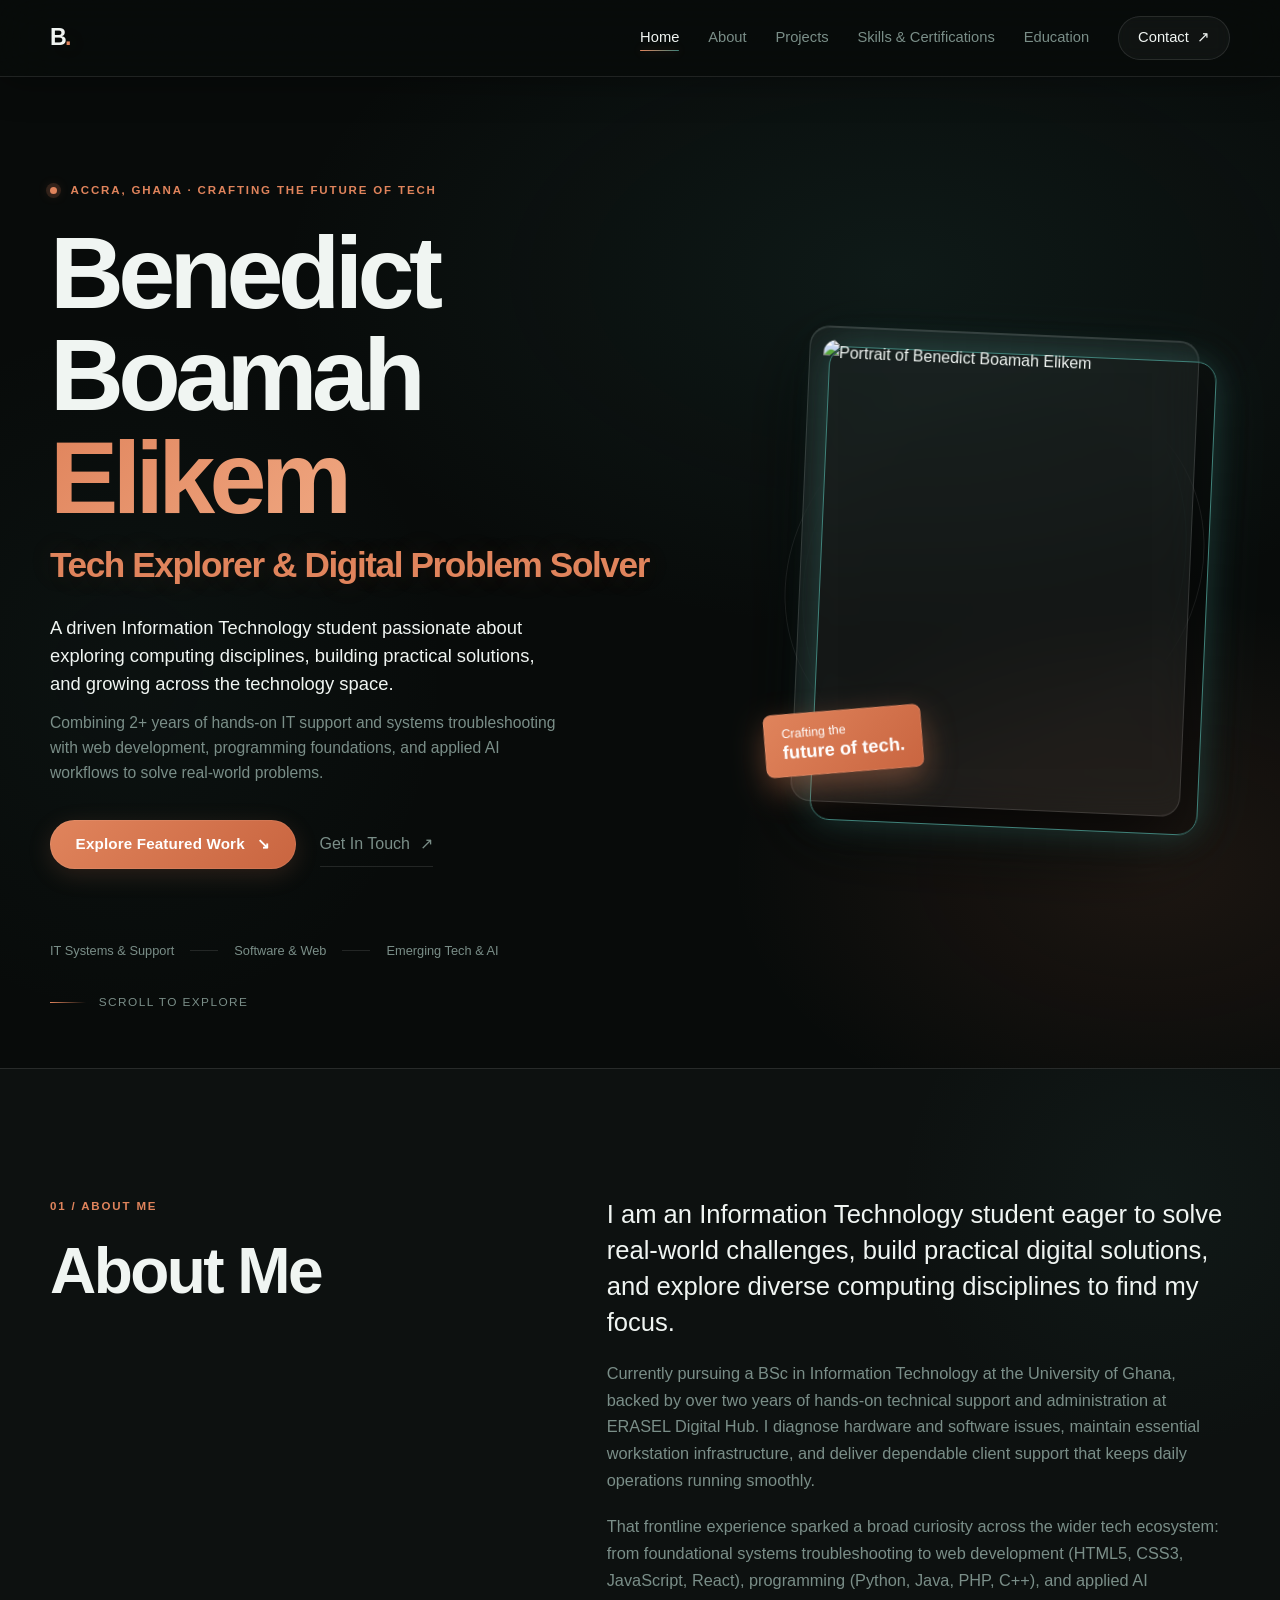
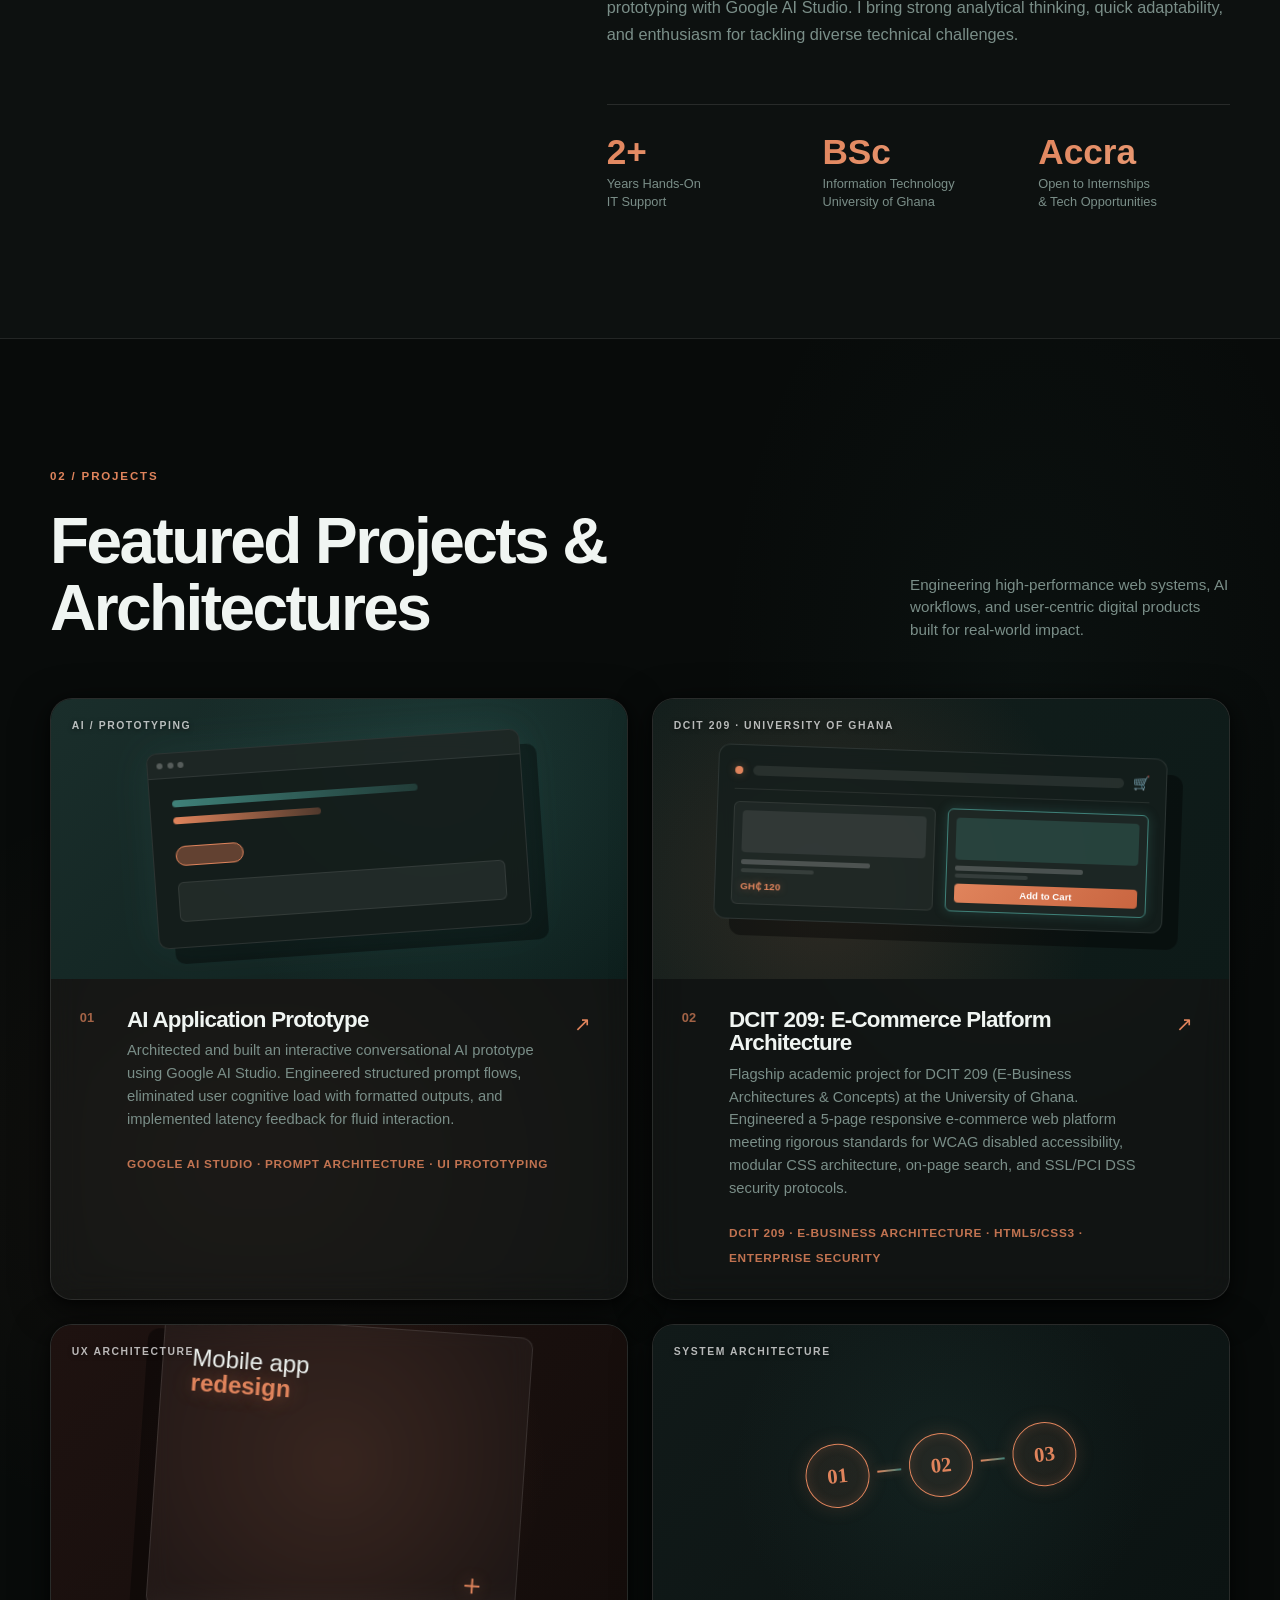
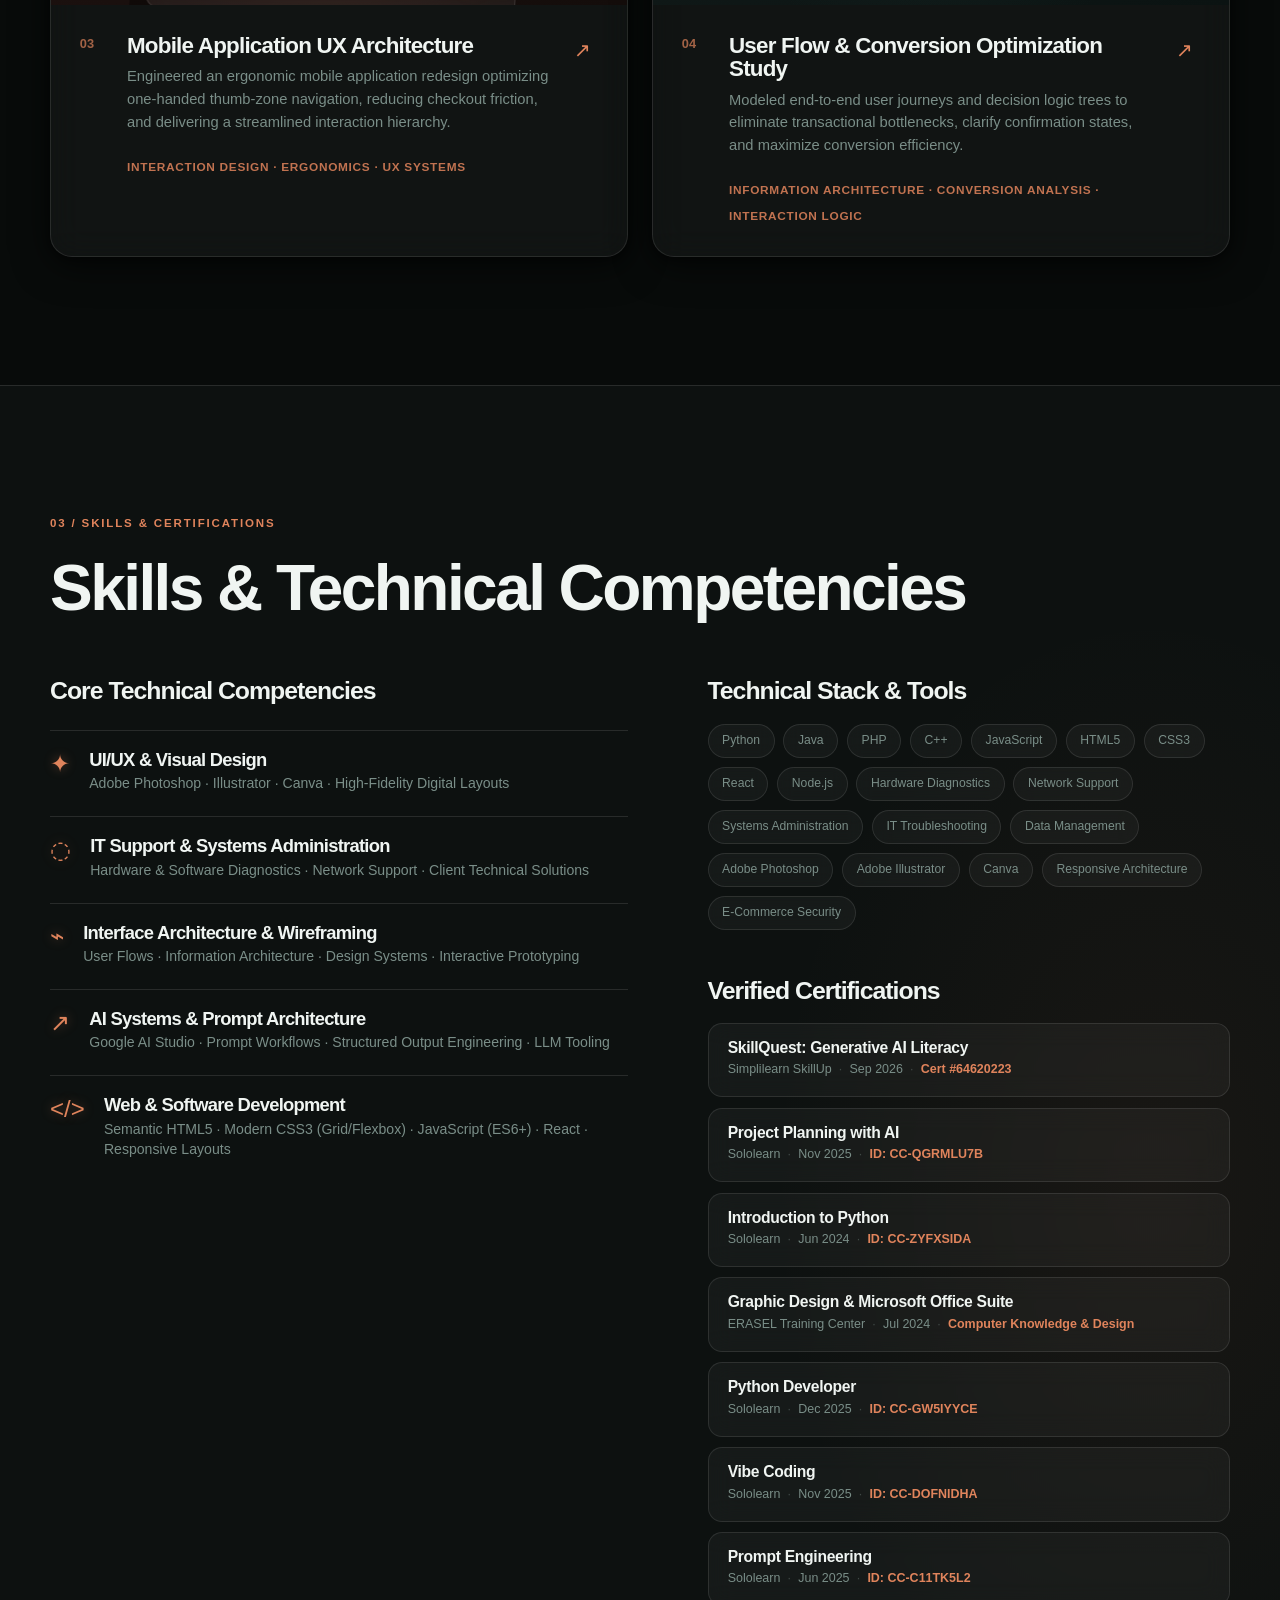
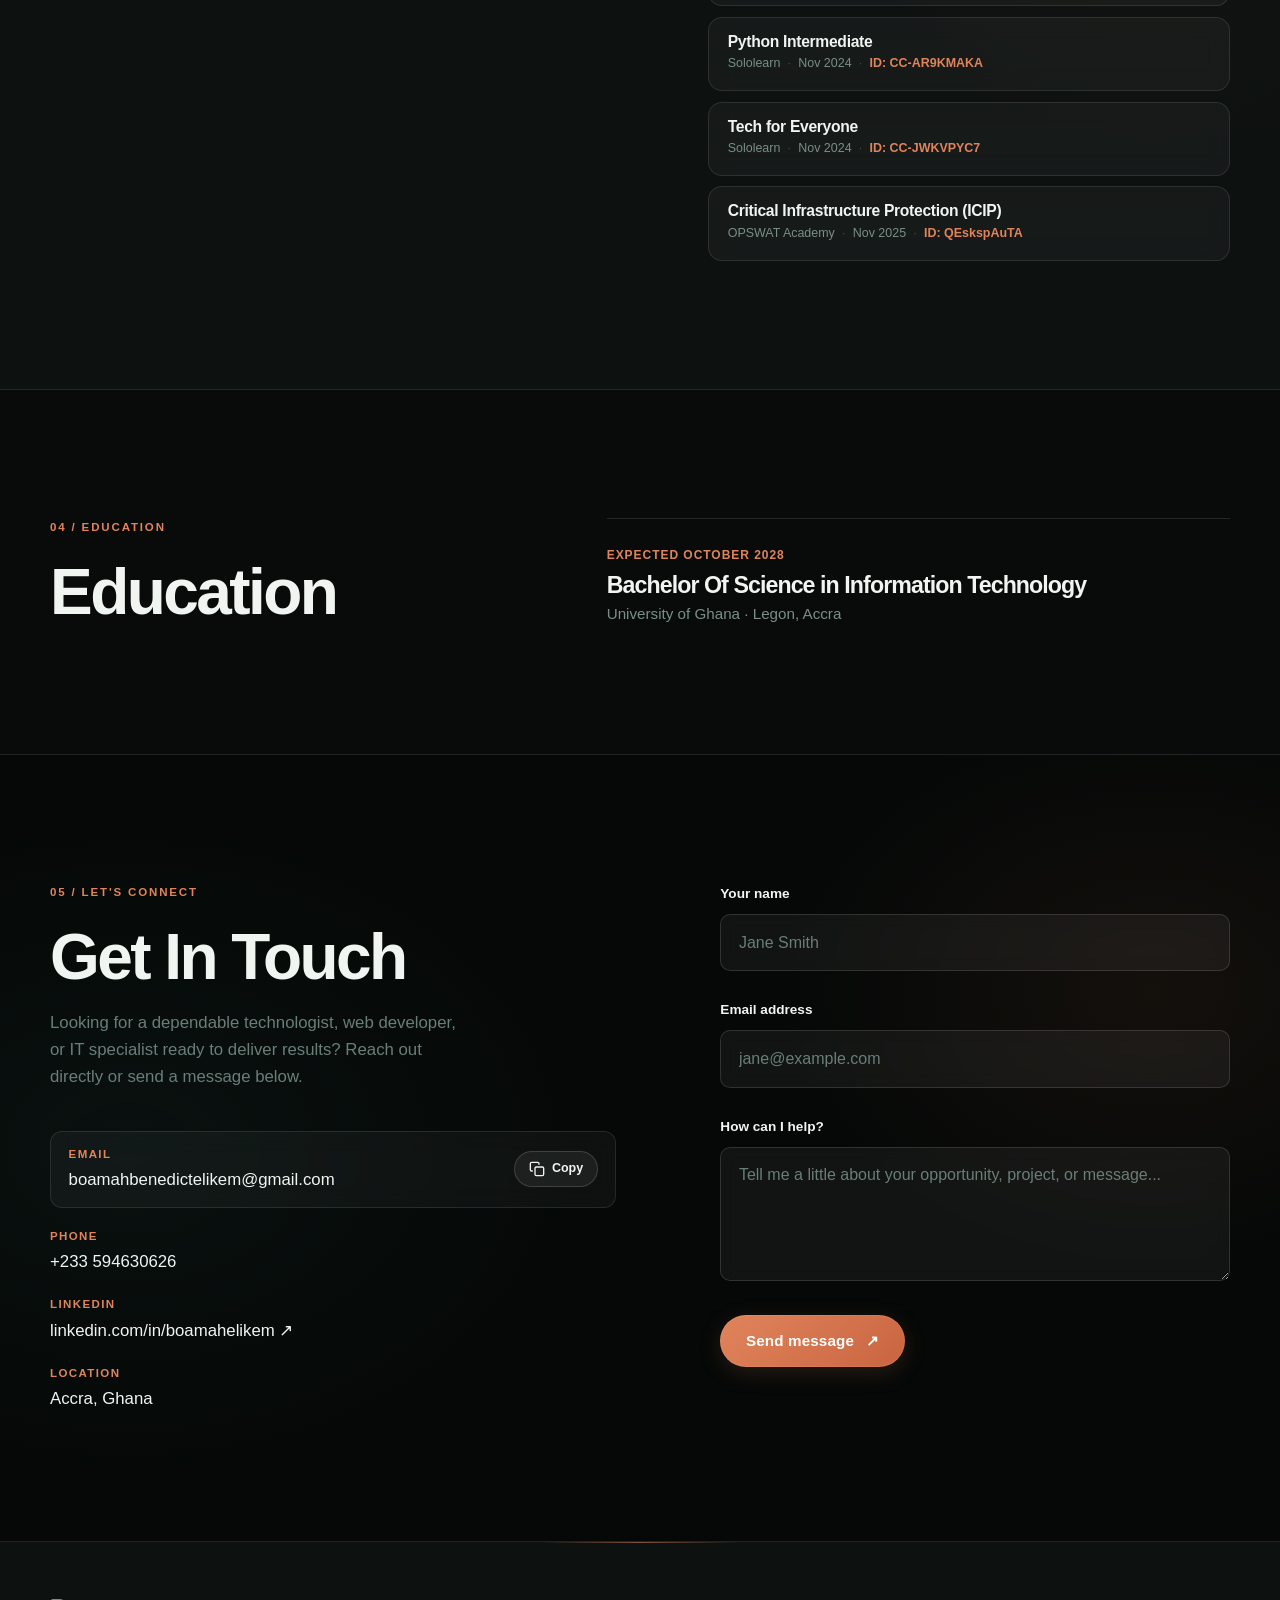
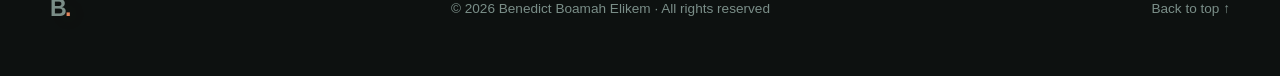
==== commit e12695ef: "style: polish UI design with richer palette and refined components - Deepen background darkness (#08" ====
--- a/index.html
+++ b/index.html
@@ -45,9 +45,9 @@
             <nav id="site-nav" class="site-nav" aria-label="Main navigation">
                 <a class="nav-link active" href="#home">Home</a>
                 <a class="nav-link" href="#about">About</a>
-
                 <a class="nav-link" href="#projects">Projects</a>
                 <a class="nav-link" href="#skills">Skills &amp; Certifications</a>
+                <a class="nav-link" href="#education">Education</a>
                 <a class="nav-contact" href="#contact">Contact <span aria-hidden="true">↗</span></a>
             </nav>
         </div>
@@ -109,7 +109,7 @@
         <section id="projects" class="section-shell work-section">
             <div class="container section-heading">
                 <div>
-                    <p class="eyebrow">03 / Projects</p>
+                    <p class="eyebrow">02 / Projects</p>
                     <h2>Featured Projects &amp; Architectures</h2>
                 </div>
                 <p class="section-aside">Engineering high-performance web systems, AI workflows, and user-centric digital products built for real-world impact.</p>
@@ -219,7 +219,7 @@
         <section id="skills" class="section-shell skills-section">
             <div class="container section-heading">
                 <div>
-                    <p class="eyebrow">04 / Skills &amp; certifications</p>
+                    <p class="eyebrow">03 / Skills &amp; certifications</p>
                     <h2>Skills &amp; Technical Competencies</h2>
                 </div>
             </div>
@@ -408,7 +408,7 @@
         <section id="education" class="section-shell education-section">
             <div class="container split-layout">
                 <div class="section-intro">
-                    <p class="eyebrow">05 / Education</p>
+                    <p class="eyebrow">04 / Education</p>
                     <h2>Education</h2>
                 </div>
                 <div class="education-list">
@@ -424,7 +424,7 @@
         <section id="contact" class="section-shell contact-section">
             <div class="container contact-grid">
                 <div class="contact-copy">
-                    <p class="eyebrow">06 / Let's connect</p>
+                    <p class="eyebrow">05 / Let's connect</p>
                     <h2>Get In Touch</h2>
                     <p>Looking for a dependable technologist, web developer, or IT specialist ready to deliver results? Reach out directly or send a message below.</p>
 
--- a/styles.css
+++ b/styles.css
@@ -3,34 +3,34 @@
    ========================================================================== */
 :root {
     /* Dark theme (default) */
-    --bg: #0a0c0b;
-    --bg-soft: #0f1412;
+    --bg: #080b0a;
+    --bg-soft: #0d1110;
     --card: rgba(255, 255, 255, 0.04);
-    --card-solid: #131918;
-    --text: #eef3f0;
+    --card-solid: #111615;
+    --text: #f0f5f2;
     --muted: #7a8e88;
-    --line: rgba(255, 255, 255, 0.09);
-    --accent: #d87854;
-    --accent-2: #c4603e;
-    --accent-soft: rgba(216, 120, 84, 0.15);
-    --accent-glow: rgba(216, 120, 84, 0.35);
-    --focus: #e8956e;
+    --line: rgba(255, 255, 255, 0.11);
+    --accent: #e0845c;
+    --accent-2: #c96540;
+    --accent-soft: rgba(224, 132, 92, 0.16);
+    --accent-glow: rgba(224, 132, 92, 0.4);
+    --focus: #eda07a;
     --teal: #3f8179;
     --teal-soft: rgba(63, 129, 121, 0.18);
-    --teal-glow: rgba(63, 129, 121, 0.3);
-    --nav-bg: rgba(10, 12, 11, 0.75);
-    --nav-mobile-bg: rgba(10, 12, 11, 0.97);
-    --contact-bg: #060908;
-    --contact-text: #eef3f0;
+    --teal-glow: rgba(63, 129, 121, 0.32);
+    --nav-bg: rgba(8, 11, 10, 0.82);
+    --nav-mobile-bg: rgba(8, 11, 10, 0.97);
+    --contact-bg: #050807;
+    --contact-text: #f0f5f2;
     --contact-muted: #6a7e79;
     --contact-input-bg: rgba(255, 255, 255, 0.05);
-    --contact-input-border: rgba(255, 255, 255, 0.12);
-    --card-shadow: 0 8px 32px rgba(0, 0, 0, 0.6), 0 2px 8px rgba(0, 0, 0, 0.4);
-    --card-shadow-hover: 0 20px 60px rgba(0, 0, 0, 0.7), 0 0 0 1px var(--accent);
+    --contact-input-border: rgba(255, 255, 255, 0.13);
+    --card-shadow: 0 8px 36px rgba(0, 0, 0, 0.65), 0 2px 8px rgba(0, 0, 0, 0.4);
+    --card-shadow-hover: 0 24px 64px rgba(0, 0, 0, 0.72), 0 0 0 1px var(--accent);
     --glass-border: rgba(255, 255, 255, 0.1);
     --glass-bg: rgba(255, 255, 255, 0.04);
-    --modal-overlay-bg: rgba(0, 0, 0, 0.85);
-    --modal-card-bg: #0f1412;
+    --modal-overlay-bg: rgba(0, 0, 0, 0.88);
+    --modal-card-bg: #0d1110;
     --max: 1180px;
 }
 
@@ -65,9 +65,9 @@
     inset: 0;
     z-index: 0;
     pointer-events: none;
-    opacity: 0.025;
+    opacity: 0.018;
     background-image: url("data:image/svg+xml,%3Csvg viewBox='0 0 256 256' xmlns='http://www.w3.org/2000/svg'%3E%3Cfilter id='noise'%3E%3CfeTurbulence type='fractalNoise' baseFrequency='0.9' numOctaves='4' stitchTiles='stitch'/%3E%3C/filter%3E%3Crect width='100%25' height='100%25' filter='url(%23noise)'/%3E%3C/svg%3E");
-    background-size: 128px 128px;
+    background-size: 160px 160px;
 }
 
 
@@ -344,9 +344,10 @@
 }
 
 h1 {
-    font-size: clamp(3.2rem, 7.5vw, 6.8rem);
+    font-size: clamp(3.4rem, 8vw, 7.4rem);
     max-width: 850px;
-    letter-spacing: -.05em;
+    letter-spacing: -.055em;
+    line-height: 1.0;
 }
 
 .hero-copy h2 {
@@ -399,12 +400,13 @@
 .button-primary {
     background: linear-gradient(135deg, var(--accent) 0%, var(--accent-2) 100%);
     color: #ffffff;
-    box-shadow: 0 8px 28px var(--accent-soft), 0 0 0 0px var(--accent-glow);
+    box-shadow: 0 6px 24px var(--accent-soft), 0 0 0 1px rgba(255,255,255,0.07) inset;
+    letter-spacing: .01em;
 }
 
 .button-primary:hover {
-    transform: translateY(-3px);
-    box-shadow: 0 16px 40px var(--accent-glow), 0 0 0 1px var(--accent);
+    transform: translateY(-3px) scale(1.02);
+    box-shadow: 0 20px 48px var(--accent-glow), 0 0 0 1px var(--accent);
 }
 
 .text-link {
@@ -451,16 +453,16 @@
     width: min(100%, 390px);
     aspect-ratio: .82;
     padding: .8rem;
-    border: 1px solid var(--glass-border);
+    border: 1px solid rgba(255,255,255,0.13);
     transform: rotate(2.5deg);
     z-index: 2;
-    background: var(--glass-bg);
-    border-radius: 16px;
-    -webkit-backdrop-filter: blur(16px);
-    backdrop-filter: blur(16px);
+    background: rgba(255,255,255,0.045);
+    border-radius: 20px;
+    -webkit-backdrop-filter: blur(20px);
+    backdrop-filter: blur(20px);
     box-shadow:
-        0 24px 64px rgba(0, 0, 0, 0.6),
-        inset 0 1px 0 rgba(255, 255, 255, 0.1);
+        0 32px 80px rgba(0, 0, 0, 0.7),
+        inset 0 1px 0 rgba(255, 255, 255, 0.12);
 }
 
 .portrait-frame::before {
@@ -468,17 +470,17 @@
     position: absolute;
     inset: 1.2rem -1.2rem -1.2rem 1.2rem;
     border: 1.5px solid var(--teal);
-    border-radius: 16px;
+    border-radius: 20px;
     z-index: -1;
-    box-shadow: 0 0 24px var(--teal-glow);
+    box-shadow: 0 0 32px var(--teal-glow), 0 0 64px rgba(63,129,121,0.15);
 }
 
 .portrait-frame img {
     width: 100%;
     height: 100%;
     object-fit: cover;
-    border-radius: 10px;
-    filter: saturate(0.85) contrast(1.08);
+    border-radius: 14px;
+    filter: saturate(0.9) contrast(1.06) brightness(0.97);
 }
 
 .portrait-note {
@@ -758,11 +760,11 @@
 .project-card {
     background: var(--glass-bg);
     border: 1px solid var(--glass-border);
-    border-radius: 18px;
+    border-radius: 22px;
     overflow: hidden;
     cursor: pointer;
     box-shadow: var(--card-shadow);
-    transition: transform .3s ease, border-color .3s ease, box-shadow .3s ease;
+    transition: transform .35s cubic-bezier(0.16, 1, 0.3, 1), border-color .3s ease, box-shadow .3s ease;
     text-align: left;
     display: flex;
     flex-direction: column;
@@ -772,9 +774,9 @@
 
 .project-card:hover,
 .project-card:focus-visible {
-    transform: translateY(-8px);
+    transform: translateY(-10px);
     border-color: var(--accent);
-    box-shadow: 0 24px 60px rgba(0, 0, 0, 0.6), 0 0 0 1px var(--accent), 0 0 40px var(--accent-soft);
+    box-shadow: 0 28px 70px rgba(0, 0, 0, 0.65), 0 0 0 1px var(--accent), 0 0 50px var(--accent-soft);
 }
 
 .project-art {
@@ -1213,21 +1215,21 @@
 .cert-card {
     background: var(--glass-bg);
     border: 1px solid var(--glass-border);
-    border-radius: 12px;
-    padding: .9rem 1.1rem;
+    border-radius: 14px;
+    padding: 1rem 1.2rem;
     display: flex;
     justify-content: space-between;
     align-items: center;
     gap: 1rem;
-    transition: border-color .25s ease, transform .25s ease, box-shadow .25s ease;
+    transition: border-color .25s ease, transform .28s cubic-bezier(0.16, 1, 0.3, 1), box-shadow .25s ease;
     -webkit-backdrop-filter: blur(12px);
     backdrop-filter: blur(12px);
 }
 
 .cert-card:hover {
     border-color: var(--accent);
-    transform: translateX(5px);
-    box-shadow: 0 4px 20px var(--accent-soft), -4px 0 0 var(--accent);
+    transform: translateX(6px);
+    box-shadow: 0 6px 28px var(--accent-soft), -3px 0 0 var(--accent);
 }
 
 .cert-info h4 {
@@ -1544,19 +1546,19 @@
 
 .modal-container {
     background: var(--modal-card-bg);
-    border: 1px solid var(--glass-border);
+    border: 1px solid rgba(255,255,255,0.12);
     color: var(--text);
     width: min(720px, 100%);
     max-height: 88vh;
-    border-radius: 20px;
-    box-shadow: 0 32px 80px rgba(0, 0, 0, 0.7), 0 0 0 1px rgba(255,255,255,0.05) inset;
+    border-radius: 24px;
+    box-shadow: 0 40px 100px rgba(0, 0, 0, 0.75), 0 0 0 1px rgba(255,255,255,0.06) inset;
     overflow-y: auto;
     position: relative;
-    padding: 2.5rem;
-    transform: scale(0.95) translateY(16px);
-    transition: transform 0.3s cubic-bezier(0.16, 1, 0.3, 1);
-    -webkit-backdrop-filter: blur(24px);
-    backdrop-filter: blur(24px);
+    padding: 2.8rem;
+    transform: scale(0.94) translateY(20px);
+    transition: transform 0.4s cubic-bezier(0.16, 1, 0.3, 1);
+    -webkit-backdrop-filter: blur(28px);
+    backdrop-filter: blur(28px);
 }
 
 .modal-overlay.is-active .modal-container {
@@ -1768,9 +1770,22 @@
    Footer
    ========================================================================== */
 .site-footer {
-    padding: 2.5rem 0;
-    border-top: 1px solid var(--line);
+    padding: 2.8rem 0;
+    border-top: 1px solid rgba(255,255,255,0.08);
     background: var(--bg-soft);
+    position: relative;
+}
+
+.site-footer::before {
+    content: "";
+    position: absolute;
+    top: 0;
+    left: 50%;
+    transform: translateX(-50%);
+    width: 200px;
+    height: 1px;
+    background: linear-gradient(90deg, transparent, var(--accent), transparent);
+    opacity: 0.55;
 }
 
 .footer-inner {
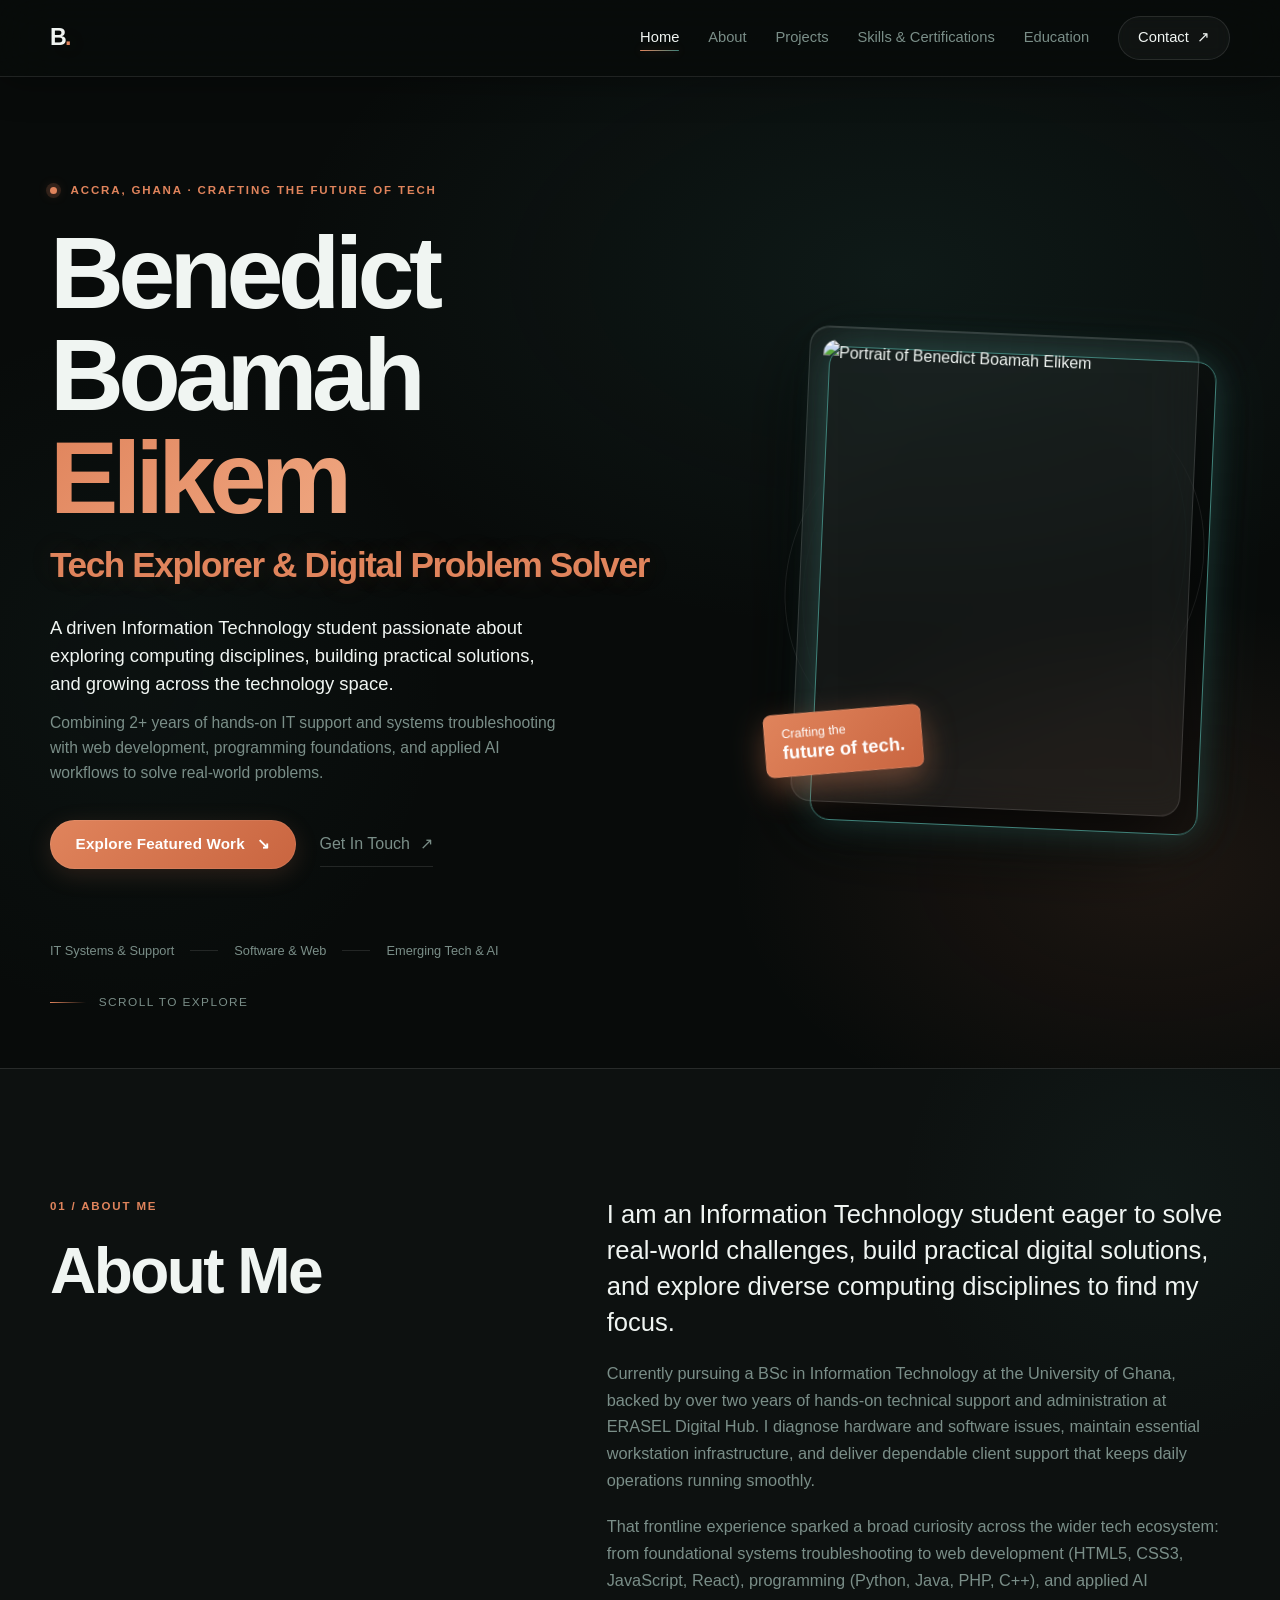
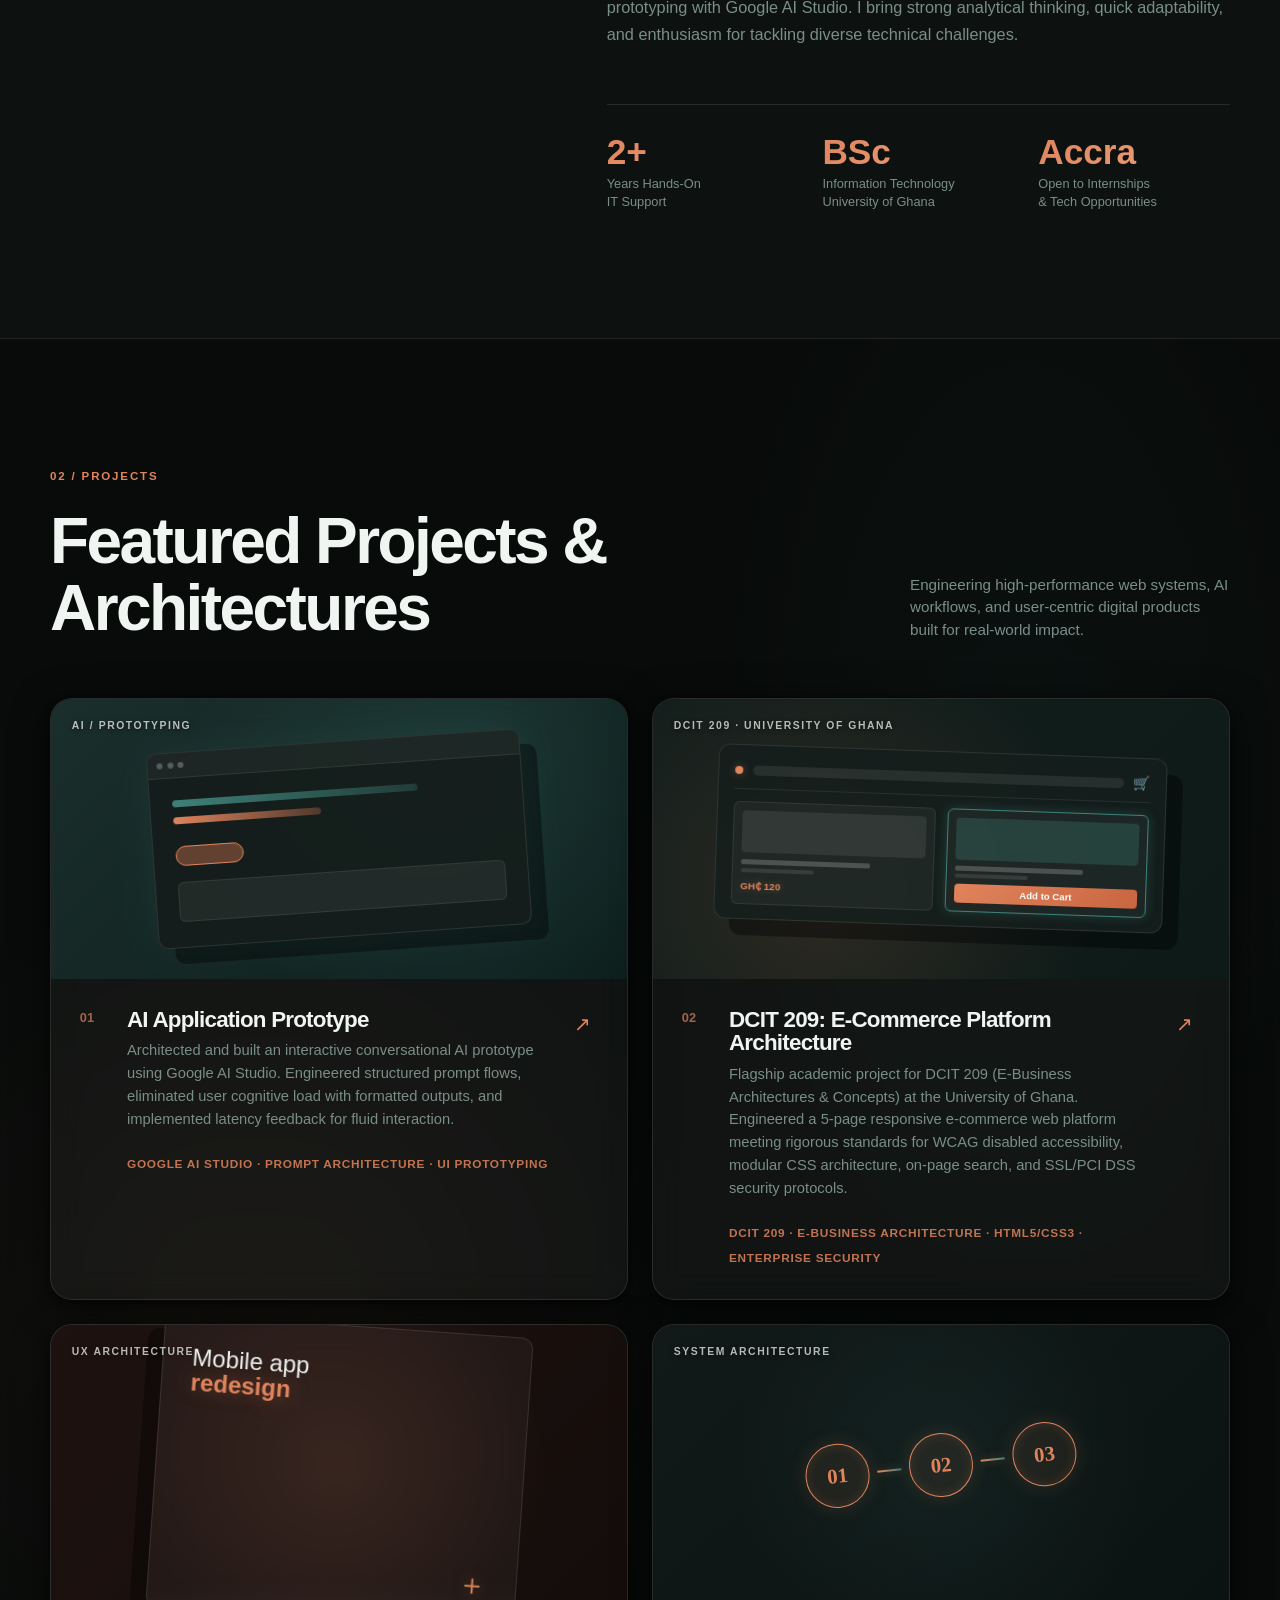
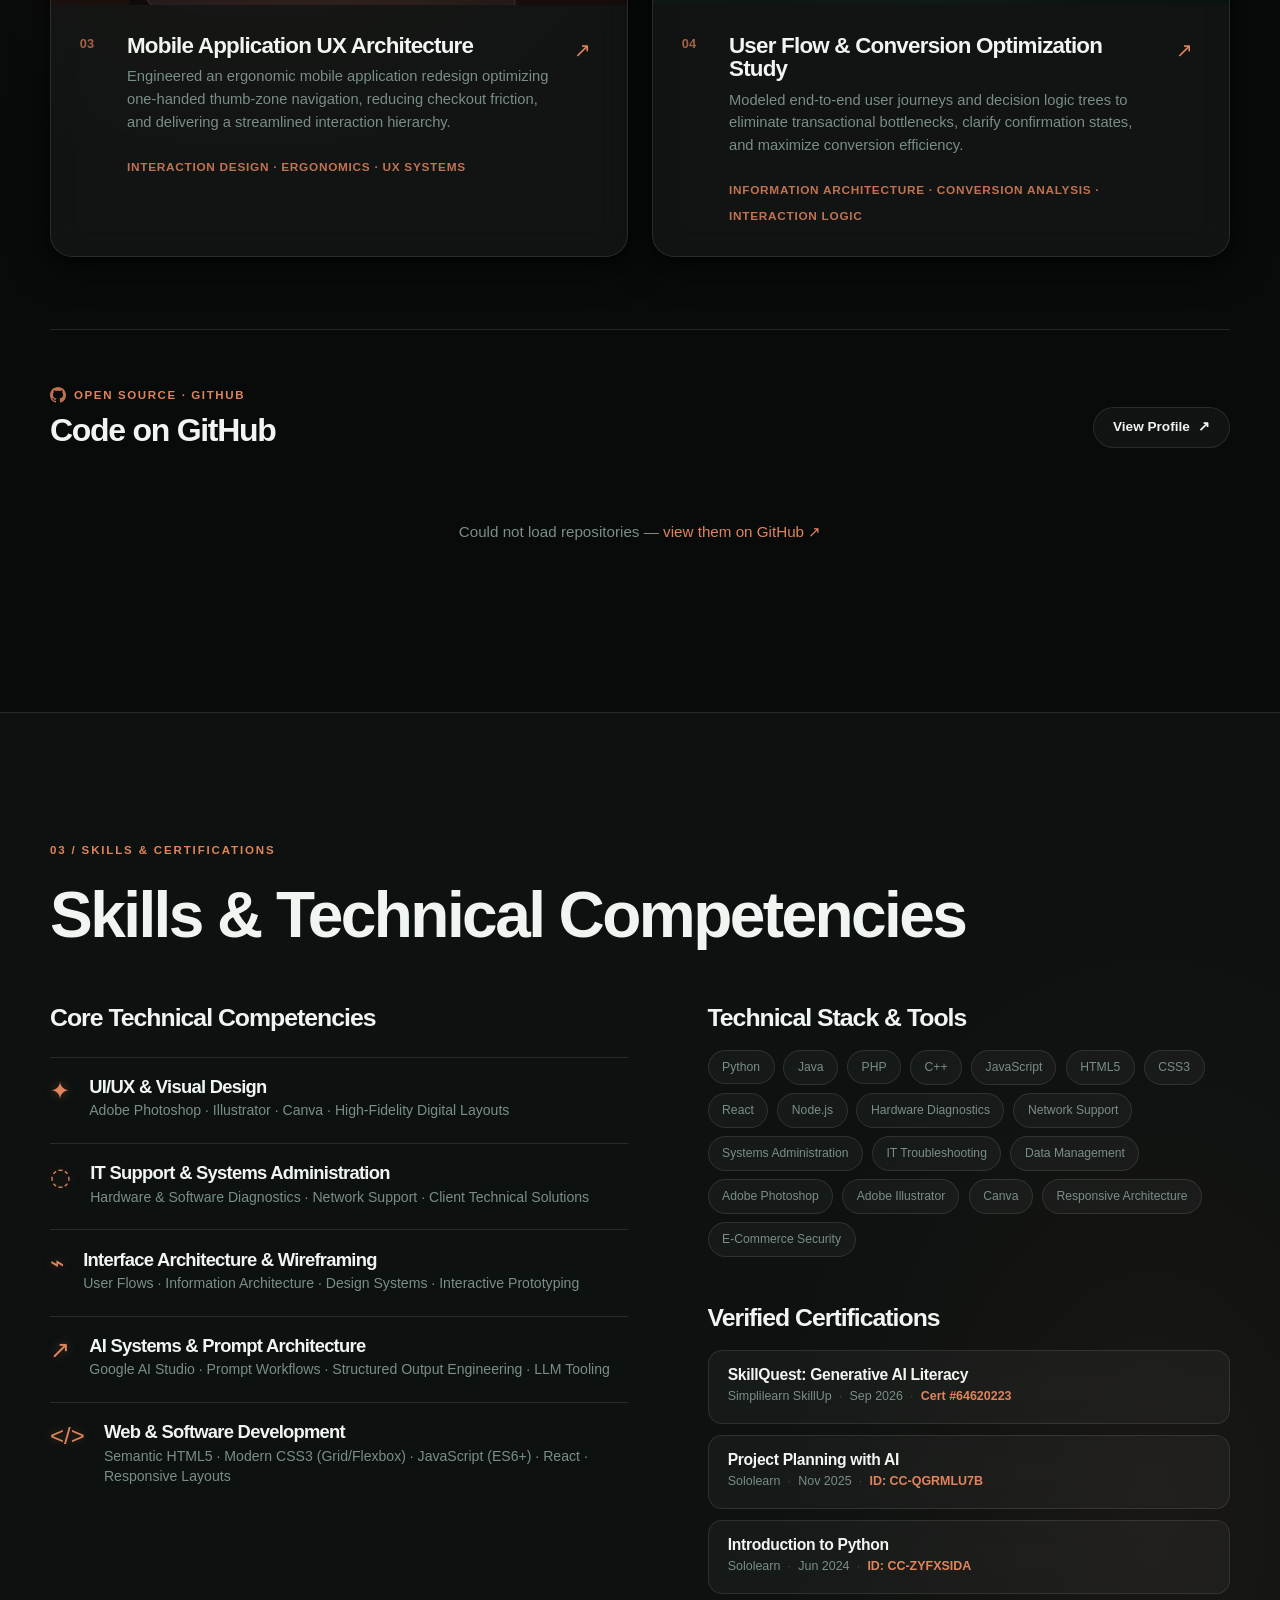
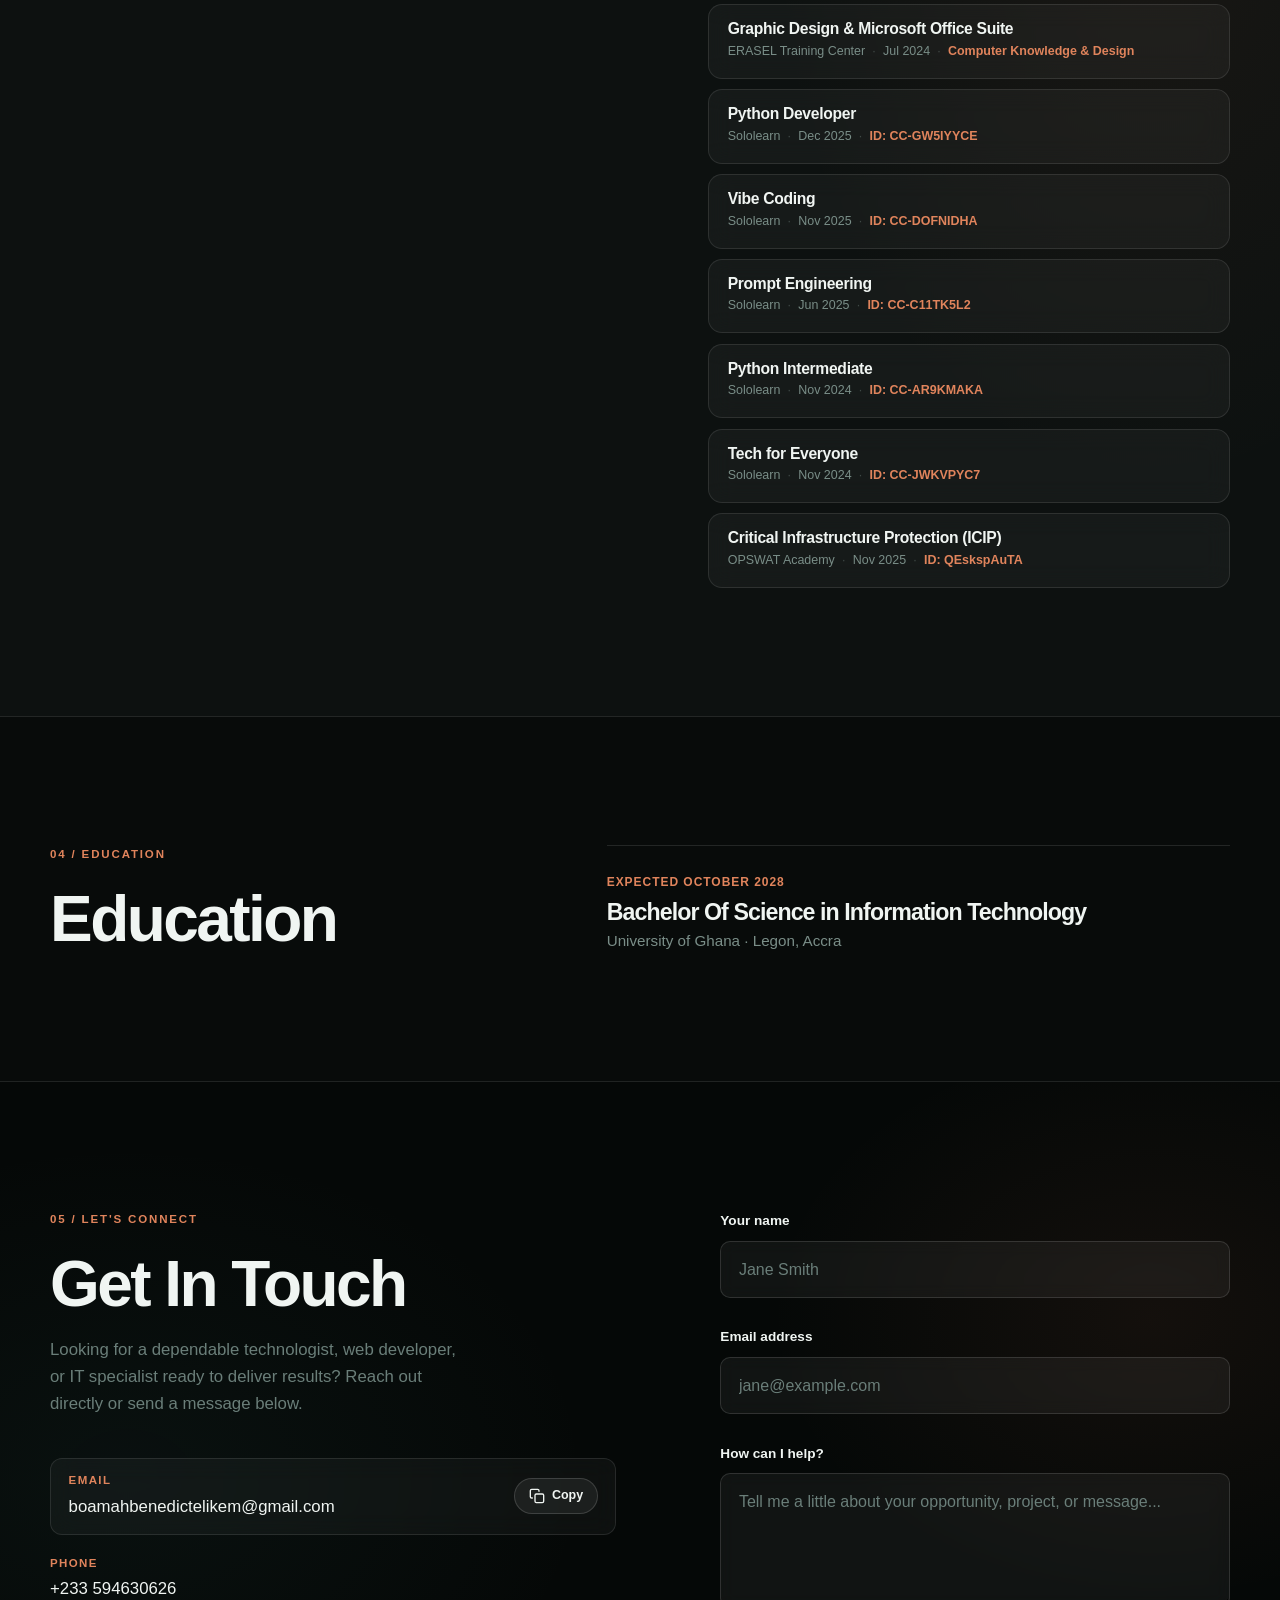
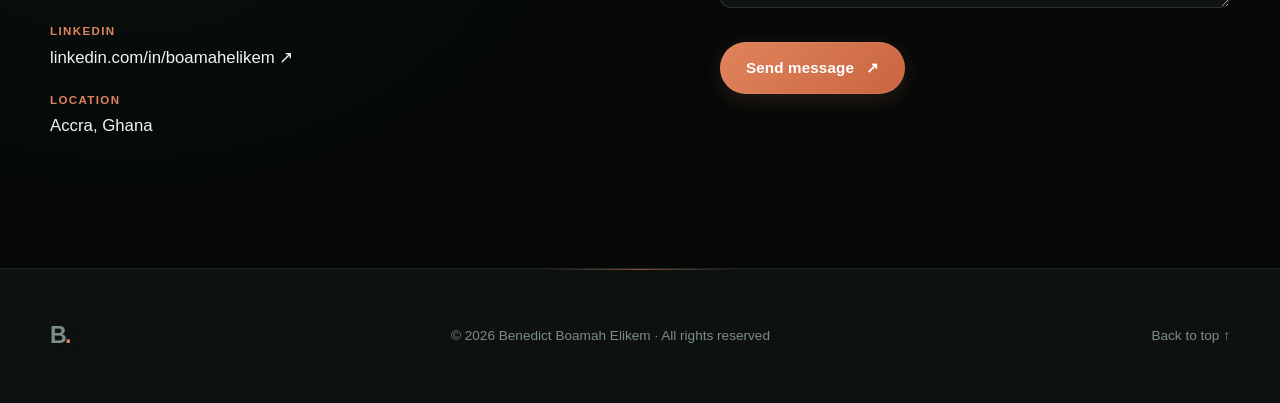
==== commit 87291231: "feat: add live GitHub repos section to Projects - Fetches all public repos from GitHub API (boamahbe" ====
--- a/index.html
+++ b/index.html
@@ -212,6 +212,31 @@
                         </div>
                         <span class="card-arrow" aria-hidden="true">↗</span>
                     </div>
+                </div>
+            </div>
+
+            <!-- GitHub Repositories -->
+            <div class="container gh-repos-wrap">
+                <div class="gh-repos-header">
+                    <div>
+                        <p class="gh-repos-label">
+                            <svg width="16" height="16" viewBox="0 0 24 24" fill="currentColor" aria-hidden="true"><path d="M12 0C5.37 0 0 5.37 0 12c0 5.31 3.435 9.795 8.205 11.385.6.105.825-.255.825-.57 0-.285-.015-1.23-.015-2.235-3.015.555-3.795-.735-4.035-1.41-.135-.345-.72-1.41-1.23-1.695-.42-.225-1.02-.78-.015-.795.945-.015 1.62.87 1.845 1.23 1.08 1.815 2.805 1.305 3.495.99.105-.78.42-1.305.765-1.605-2.67-.3-5.46-1.335-5.46-5.925 0-1.305.465-2.385 1.23-3.225-.12-.3-.54-1.53.12-3.18 0 0 1.005-.315 3.3 1.23.96-.27 1.98-.405 3-.405s2.04.135 3 .405c2.295-1.56 3.3-1.23 3.3-1.23.66 1.65.24 2.88.12 3.18.765.84 1.23 1.905 1.23 3.225 0 4.605-2.805 5.625-5.475 5.925.435.375.81 1.095.81 2.22 0 1.605-.015 2.895-.015 3.3 0 .315.225.69.825.57A12.02 12.02 0 0 0 24 12c0-6.63-5.37-12-12-12z"/></svg>
+                            Open Source · GitHub
+                        </p>
+                        <h3 class="gh-repos-title">Code on GitHub</h3>
+                    </div>
+                    <a href="https://github.com/boamahbenedictelikem" target="_blank" rel="noopener noreferrer" class="gh-profile-btn">
+                        View Profile <span aria-hidden="true">↗</span>
+                    </a>
+                </div>
+                <div id="gh-repo-grid" class="gh-repo-grid" aria-live="polite" aria-label="GitHub repositories">
+                    <!-- Skeleton loaders -->
+                    <div class="gh-repo-card gh-skeleton" aria-hidden="true"></div>
+                    <div class="gh-repo-card gh-skeleton" aria-hidden="true"></div>
+                    <div class="gh-repo-card gh-skeleton" aria-hidden="true"></div>
+                    <div class="gh-repo-card gh-skeleton" aria-hidden="true"></div>
+                    <div class="gh-repo-card gh-skeleton" aria-hidden="true"></div>
+                    <div class="gh-repo-card gh-skeleton" aria-hidden="true"></div>
                 </div>
             </div>
         </section>
--- a/styles.css
+++ b/styles.css
@@ -1135,6 +1135,227 @@
 }
 
 /* ==========================================================================
+   GitHub Repositories Sub-section
+   ========================================================================== */
+.gh-repos-wrap {
+    margin-top: 4.5rem;
+    padding-top: 3.5rem;
+    border-top: 1px solid var(--line);
+}
+
+.gh-repos-header {
+    display: flex;
+    align-items: flex-end;
+    justify-content: space-between;
+    gap: 1.5rem;
+    margin-bottom: 2rem;
+    flex-wrap: wrap;
+}
+
+.gh-repos-label {
+    color: var(--accent);
+    font-size: .72rem;
+    font-weight: 700;
+    letter-spacing: .14em;
+    text-transform: uppercase;
+    display: flex;
+    align-items: center;
+    gap: .5rem;
+    margin-bottom: .6rem;
+}
+
+.gh-repos-label svg {
+    opacity: .85;
+}
+
+.gh-repos-title {
+    font-size: clamp(1.4rem, 3vw, 2rem);
+    color: var(--text);
+    letter-spacing: -.04em;
+}
+
+.gh-profile-btn {
+    display: inline-flex;
+    align-items: center;
+    gap: .5rem;
+    padding: .55rem 1.2rem;
+    border: 1px solid var(--glass-border);
+    border-radius: 99px;
+    font-size: .85rem;
+    font-weight: 600;
+    color: var(--text);
+    background: var(--glass-bg);
+    -webkit-backdrop-filter: blur(8px);
+    backdrop-filter: blur(8px);
+    transition: background .2s ease, border-color .2s ease, color .2s ease, box-shadow .2s ease;
+    white-space: nowrap;
+}
+
+.gh-profile-btn:hover {
+    background: var(--accent);
+    border-color: var(--accent);
+    color: #fff;
+    box-shadow: 0 0 24px var(--accent-glow);
+}
+
+.gh-repo-grid {
+    display: grid;
+    grid-template-columns: repeat(3, 1fr);
+    gap: 1.1rem;
+}
+
+.gh-repo-card {
+    background: var(--glass-bg);
+    border: 1px solid var(--glass-border);
+    border-radius: 16px;
+    padding: 1.4rem 1.5rem;
+    display: flex;
+    flex-direction: column;
+    gap: .75rem;
+    text-decoration: none;
+    color: var(--text);
+    -webkit-backdrop-filter: blur(12px);
+    backdrop-filter: blur(12px);
+    transition: transform .3s cubic-bezier(0.16, 1, 0.3, 1), border-color .25s ease, box-shadow .25s ease;
+    position: relative;
+    overflow: hidden;
+}
+
+.gh-repo-card::before {
+    content: "";
+    position: absolute;
+    top: 0;
+    left: 0;
+    right: 0;
+    height: 2px;
+    background: linear-gradient(90deg, var(--accent), var(--teal));
+    opacity: 0;
+    transition: opacity .25s ease;
+}
+
+.gh-repo-card:hover,
+.gh-repo-card:focus-visible {
+    transform: translateY(-6px);
+    border-color: rgba(224, 132, 92, 0.35);
+    box-shadow: 0 16px 48px rgba(0, 0, 0, 0.55), 0 0 0 1px rgba(224, 132, 92, 0.18);
+}
+
+.gh-repo-card:hover::before,
+.gh-repo-card:focus-visible::before {
+    opacity: 1;
+}
+
+.gh-repo-name {
+    font: 600 1rem/1.2 "Space Grotesk", sans-serif;
+    color: var(--text);
+    letter-spacing: -.02em;
+    word-break: break-word;
+}
+
+.gh-repo-desc {
+    color: var(--muted);
+    font-size: .84rem;
+    line-height: 1.5;
+    flex: 1;
+    display: -webkit-box;
+    -webkit-line-clamp: 2;
+    -webkit-box-orient: vertical;
+    overflow: hidden;
+}
+
+.gh-repo-footer {
+    display: flex;
+    align-items: center;
+    flex-wrap: wrap;
+    gap: .65rem;
+    margin-top: auto;
+}
+
+.gh-lang-dot {
+    display: inline-block;
+    width: 9px;
+    height: 9px;
+    border-radius: 50%;
+    flex-shrink: 0;
+}
+
+.gh-lang-name {
+    font-size: .74rem;
+    color: var(--muted);
+    font-weight: 500;
+}
+
+.gh-stat {
+    display: inline-flex;
+    align-items: center;
+    gap: .28rem;
+    font-size: .74rem;
+    color: var(--muted);
+}
+
+.gh-stat svg {
+    opacity: .65;
+}
+
+.gh-arrow {
+    margin-left: auto;
+    color: var(--accent);
+    font-size: 1rem;
+    transition: transform .2s ease;
+    opacity: .7;
+}
+
+.gh-repo-card:hover .gh-arrow {
+    transform: translate(3px, -3px);
+    opacity: 1;
+}
+
+/* Skeleton loading state */
+@keyframes shimmer {
+    0% { background-position: -400px 0; }
+    100% { background-position: 400px 0; }
+}
+
+.gh-skeleton {
+    height: 148px;
+    background: linear-gradient(
+        90deg,
+        var(--glass-bg) 25%,
+        rgba(255, 255, 255, 0.07) 50%,
+        var(--glass-bg) 75%
+    );
+    background-size: 800px 100%;
+    animation: shimmer 1.6s infinite linear;
+    pointer-events: none;
+}
+
+/* Error state */
+.gh-error {
+    grid-column: 1 / -1;
+    text-align: center;
+    color: var(--muted);
+    font-size: .95rem;
+    padding: 2.5rem 1rem;
+}
+
+@media (max-width: 960px) {
+    .gh-repo-grid {
+        grid-template-columns: repeat(2, 1fr);
+    }
+}
+
+@media (max-width: 600px) {
+    .gh-repo-grid {
+        grid-template-columns: 1fr;
+    }
+
+    .gh-repos-header {
+        flex-direction: column;
+        align-items: flex-start;
+    }
+}
+
+/* ==========================================================================
    Skills Section
    ========================================================================== */
 .skills-section {
